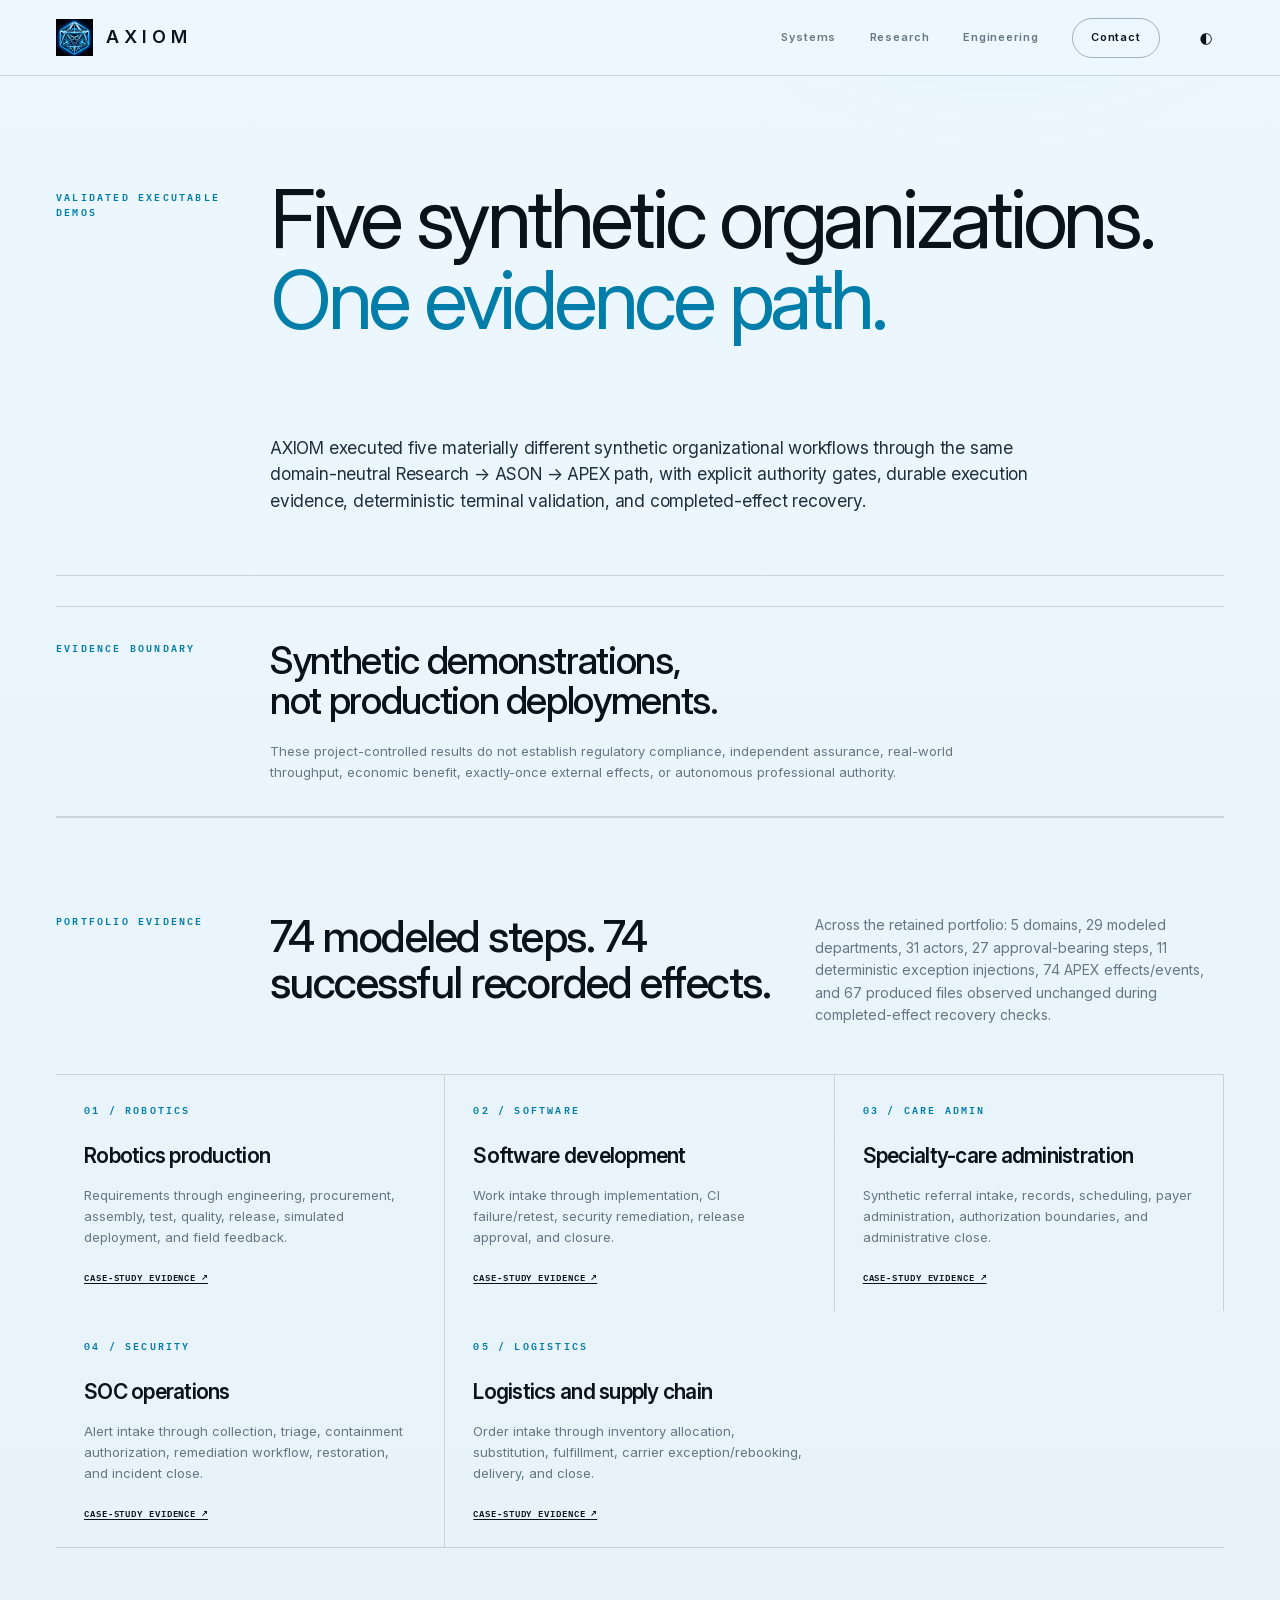
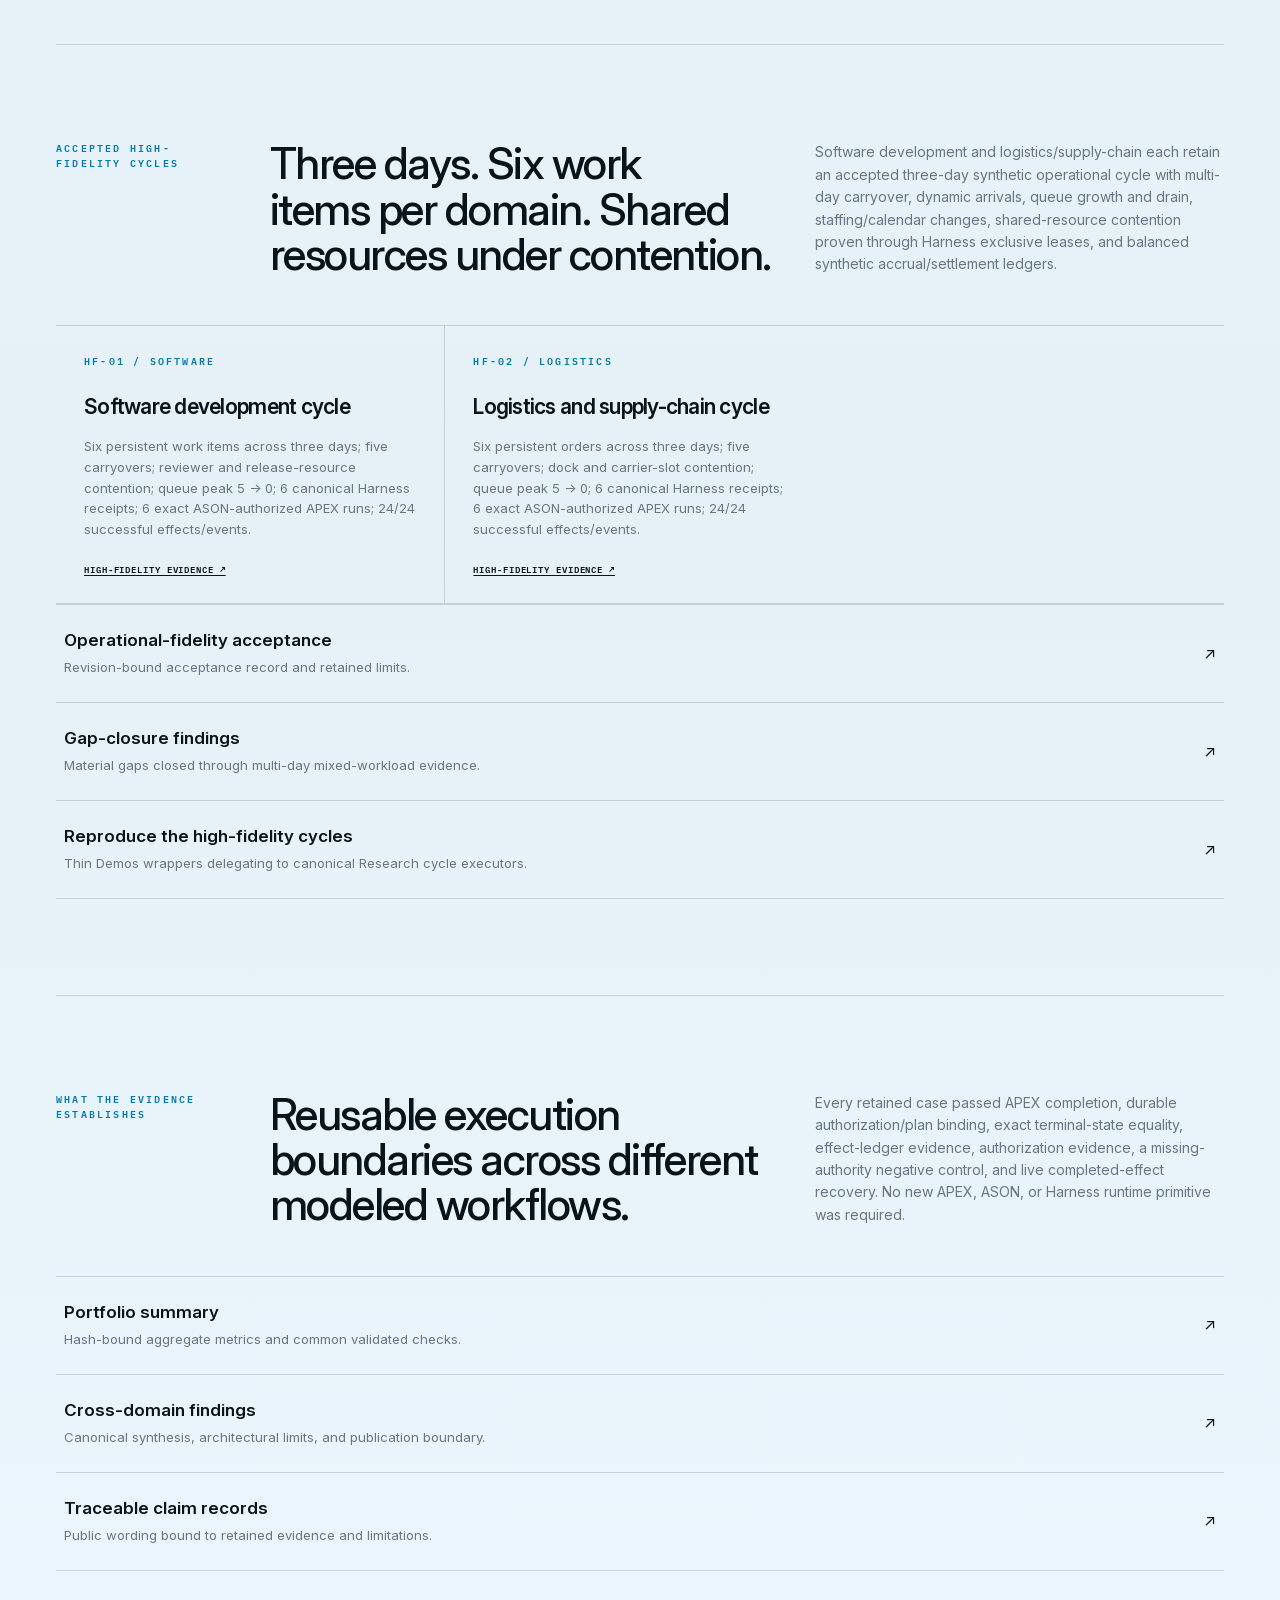
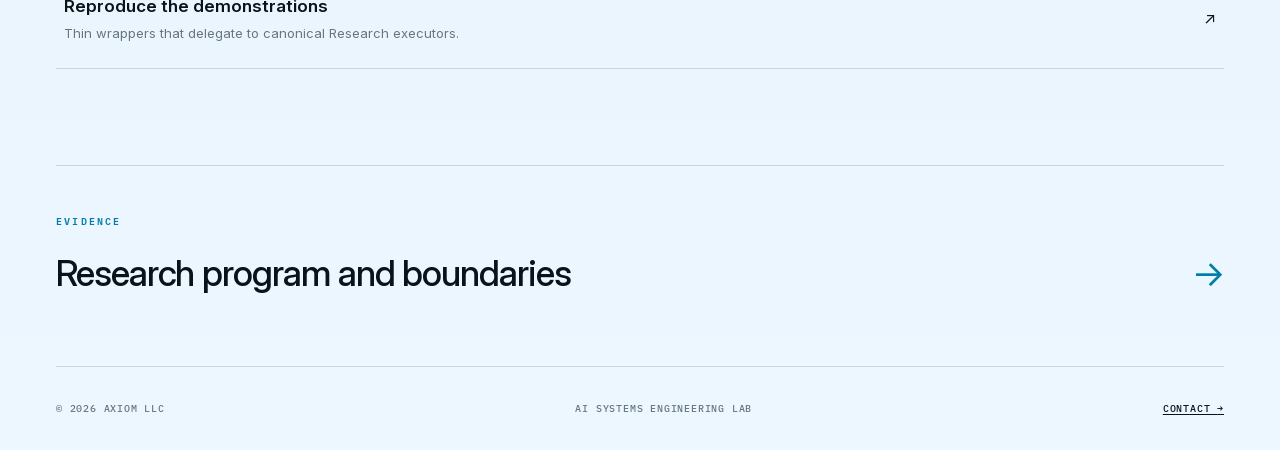
==== case-studies/index.html @ 838a7080 "Implement approved AXIOM Direction C design" ====
<!doctype html>
<html lang="en">
<head>
  <meta charset="utf-8"><meta name="viewport" content="width=device-width, initial-scale=1"><meta name="color-scheme" content="light dark"><meta name="theme-color" content="#edf7ff">
  <title>Organizational Simulation Case Studies — AXIOM LLC</title><meta name="description" content="Evidence-traceable AXIOM case studies from five validated synthetic organizational simulations.">
  <link rel="icon" type="image/svg+xml" href="../favicon.svg"><link rel="icon" type="image/png" sizes="32x32" href="../assets/brand/axiom-mark-32.png"><link rel="apple-touch-icon" sizes="180x180" href="../assets/brand/axiom-mark-180.png"><link rel="manifest" href="../site.webmanifest"><script>(()=>{try{const m=localStorage.getItem("axiom-theme");if(m==="light"||m==="dark")document.documentElement.dataset.theme=m;}catch(_){}})();</script><link rel="stylesheet" href="../styles.css">
</head>
<body>
  <a class="skip-link" href="#main">Skip to content</a>
  <header class="site-header wrap"><a class="brand" href="../" aria-label="AXIOM LLC home"><img src="../assets/brand/axiom-mark-64.png" width="37" height="37" srcset="../assets/brand/axiom-mark-64.png 1x, ../assets/brand/axiom-mark-128.png 2x" alt=""><span>AXIOM</span></a><button class="nav-toggle" type="button" data-nav-toggle aria-expanded="false" aria-label="Toggle navigation"><span aria-hidden="true"></span><span aria-hidden="true"></span><span aria-hidden="true"></span></button><nav aria-label="Main navigation"><a href="../systems/">Systems</a><a href="../research/">Research</a><a href="../engineering/">Engineering</a><a href="../contact/">Contact</a></nav><button class="theme-toggle" type="button" data-theme-toggle aria-label="Theme: system"><span data-theme-label aria-hidden="true">◐</span><span class="sr-only">Change theme</span></button></header>
  <main id="main">
    <header class="page-hero wrap"><p class="eyebrow">Validated executable demos</p><h1>Five synthetic organizations.<br><span class="hero-accent">One evidence path.</span></h1><p class="lede">AXIOM executed five materially different synthetic organizational workflows through the same domain-neutral Research → ASON → APEX path, with explicit authority gates, durable execution evidence, deterministic terminal validation, and completed-effect recovery.</p></header>
    <aside class="evidence-boundary wrap" aria-labelledby="boundary-title"><p class="eyebrow">Evidence boundary</p><div><h2 id="boundary-title">Synthetic demonstrations, not production deployments.</h2><p>These project-controlled results do not establish regulatory compliance, independent assurance, real-world throughput, economic benefit, exactly-once external effects, or autonomous professional authority.</p></div></aside>
    <section class="section wrap" aria-labelledby="portfolio-title">
      <div class="section-intro"><p class="eyebrow">Portfolio evidence</p><h2 id="portfolio-title">74 modeled steps. 74 successful recorded effects.</h2><p>Across the retained portfolio: 5 domains, 29 modeled departments, 31 actors, 27 approval-bearing steps, 11 deterministic exception injections, 74 APEX effects/events, and 67 produced files observed unchanged during completed-effect recovery checks.</p></div>
      <div class="agenda">
        <article><span class="index">01 / Robotics</span><h3>Robotics production</h3><p>Requirements through engineering, procurement, assembly, test, quality, release, simulated deployment, and field feedback.</p><a href="https://github.com/axiom-llc/axiom-research/blob/main/simulations/case-studies/robotics-production.md">Case-study evidence ↗</a></article>
        <article><span class="index">02 / Software</span><h3>Software development</h3><p>Work intake through implementation, CI failure/retest, security remediation, release approval, and closure.</p><a href="https://github.com/axiom-llc/axiom-research/blob/main/simulations/case-studies/software-development.md">Case-study evidence ↗</a></article>
        <article><span class="index">03 / Care admin</span><h3>Specialty-care administration</h3><p>Synthetic referral intake, records, scheduling, payer administration, authorization boundaries, and administrative close.</p><a href="https://github.com/axiom-llc/axiom-research/blob/main/simulations/case-studies/specialty-care-administration.md">Case-study evidence ↗</a></article>
        <article><span class="index">04 / Security</span><h3>SOC operations</h3><p>Alert intake through collection, triage, containment authorization, remediation workflow, restoration, and incident close.</p><a href="https://github.com/axiom-llc/axiom-research/blob/main/simulations/case-studies/soc-operations.md">Case-study evidence ↗</a></article>
        <article><span class="index">05 / Logistics</span><h3>Logistics and supply chain</h3><p>Order intake through inventory allocation, substitution, fulfillment, carrier exception/rebooking, delivery, and close.</p><a href="https://github.com/axiom-llc/axiom-research/blob/main/simulations/case-studies/logistics-supply-chain.md">Case-study evidence ↗</a></article>
      </div>
    </section>
    <section class="section wrap" aria-labelledby="high-fidelity-title">
      <div class="section-intro"><p class="eyebrow">Accepted high-fidelity cycles</p><h2 id="high-fidelity-title">Three days. Six work items per domain. Shared resources under contention.</h2><p>Software development and logistics/supply-chain each retain an accepted three-day synthetic operational cycle with multi-day carryover, dynamic arrivals, queue growth and drain, staffing/calendar changes, shared-resource contention proven through Harness exclusive leases, and balanced synthetic accrual/settlement ledgers.</p></div>
      <div class="agenda">
        <article><span class="index">HF-01 / Software</span><h3>Software development cycle</h3><p>Six persistent work items across three days; five carryovers; reviewer and release-resource contention; queue peak 5 → 0; 6 canonical Harness receipts; 6 exact ASON-authorized APEX runs; 24/24 successful effects/events.</p><a href="https://github.com/axiom-llc/axiom-research/blob/main/simulations/case-studies/software-development.md">High-fidelity evidence ↗</a></article>
        <article><span class="index">HF-02 / Logistics</span><h3>Logistics and supply-chain cycle</h3><p>Six persistent orders across three days; five carryovers; dock and carrier-slot contention; queue peak 5 → 0; 6 canonical Harness receipts; 6 exact ASON-authorized APEX runs; 24/24 successful effects/events.</p><a href="https://github.com/axiom-llc/axiom-research/blob/main/simulations/case-studies/logistics-supply-chain.md">High-fidelity evidence ↗</a></article>
      </div>
      <div class="artifact-list">
        <a href="https://github.com/axiom-llc/axiom-research/blob/main/simulations/operational-fidelity/portfolio-acceptance.json"><span><strong>Operational-fidelity acceptance</strong><small>Revision-bound acceptance record and retained limits.</small></span><b aria-hidden="true">↗</b></a>
        <a href="https://github.com/axiom-llc/axiom-research/blob/main/simulations/operational-fidelity/gap-closure-findings.md"><span><strong>Gap-closure findings</strong><small>Material gaps closed through multi-day mixed-workload evidence.</small></span><b aria-hidden="true">↗</b></a>
        <a href="https://github.com/axiom-llc/axiom-demos/tree/main/organizational-simulations/high-fidelity"><span><strong>Reproduce the high-fidelity cycles</strong><small>Thin Demos wrappers delegating to canonical Research cycle executors.</small></span><b aria-hidden="true">↗</b></a>
      </div>
    </section>
    <section class="section wrap" aria-labelledby="establish-title">
      <div class="section-intro"><p class="eyebrow">What the evidence establishes</p><h2 id="establish-title">Reusable execution boundaries across different modeled workflows.</h2><p>Every retained case passed APEX completion, durable authorization/plan binding, exact terminal-state equality, effect-ledger evidence, authorization evidence, a missing-authority negative control, and live completed-effect recovery. No new APEX, ASON, or Harness runtime primitive was required.</p></div>
      <div class="artifact-list">
        <a href="https://github.com/axiom-llc/axiom-research/blob/main/simulations/portfolio-summary.json"><span><strong>Portfolio summary</strong><small>Hash-bound aggregate metrics and common validated checks.</small></span><b aria-hidden="true">↗</b></a>
        <a href="https://github.com/axiom-llc/axiom-research/blob/main/simulations/cross-domain-findings.md"><span><strong>Cross-domain findings</strong><small>Canonical synthesis, architectural limits, and publication boundary.</small></span><b aria-hidden="true">↗</b></a>
        <a href="https://github.com/axiom-llc/axiom-research/tree/main/simulations/claims"><span><strong>Traceable claim records</strong><small>Public wording bound to retained evidence and limitations.</small></span><b aria-hidden="true">↗</b></a>
        <a href="https://github.com/axiom-llc/axiom-demos/tree/main/organizational-simulations"><span><strong>Reproduce the demonstrations</strong><small>Thin wrappers that delegate to canonical Research executors.</small></span><b aria-hidden="true">↗</b></a>
      </div>
    </section>
    <section class="next-page wrap"><p class="eyebrow">Evidence</p><a href="../research/"><span>Research program and boundaries</span><b aria-hidden="true">→</b></a></section>
  </main>
  <footer class="site-footer wrap"><p>© 2026 AXIOM LLC</p><p>AI systems engineering lab</p><a href="../contact/">Contact <span aria-hidden="true">→</span></a></footer>
  <script src="../theme.js" defer></script>
</body>
</html>
---- styles.css ----
@font-face {
  font-family: "Inter";
  src: url("assets/fonts/InterVariable.woff2") format("woff2");
  font-style: normal;
  font-weight: 100 900;
  font-display: swap;
}
@font-face {
  font-family: "IBM Plex Mono";
  src: url("assets/fonts/IBMPlexMonoVariable.woff2") format("woff2");
  font-style: normal;
  font-weight: 100 700;
  font-display: swap;
}

:root {
  color-scheme: light dark;
  --bg: #edf7ff;
  --bg-2: #e5f0f7;
  --surface: rgba(255,255,255,.52);
  --surface-solid: #f8fbfd;
  --surface-raised: rgba(255,255,255,.82);
  --text: #20303b;
  --text-strong: #08131a;
  --muted: #667782;
  --accent: #009fd4;
  --accent-strong: #007da8;
  --accent-soft: #c4efff;
  --line: rgba(20,48,64,.16);
  --line-strong: rgba(20,48,64,.34);
  --focus: #007da8;
  --header: rgba(237,247,255,.96);
  --mono-filter: none;
  --sans: "Inter", ui-sans-serif, system-ui, -apple-system, BlinkMacSystemFont, "Segoe UI", Arial, sans-serif;
  --mono: "IBM Plex Mono", ui-monospace, "SFMono-Regular", Consolas, monospace;
  --max: 1420px;
  --edge: 56px;
  background: var(--bg);
  color: var(--text);
  font-family: var(--sans);
  font-synthesis: none;
}

:root[data-theme="dark"] {
  color-scheme: dark;
  --bg: #03090e;
  --bg-2: #07121a;
  --surface: rgba(255,255,255,.018);
  --surface-solid: #071017;
  --surface-raised: rgba(255,255,255,.035);
  --text: #c8d2d8;
  --text-strong: #f5f7f8;
  --muted: #7f8d95;
  --accent: #4ad9ff;
  --accent-strong: #81e6ff;
  --accent-soft: #123b49;
  --line: rgba(152,198,218,.16);
  --line-strong: rgba(168,215,235,.34);
  --focus: #7ce5ff;
  --header: rgba(3,9,14,.96);
  --mono-filter: invert(1);
}

@media (prefers-color-scheme: dark) {
  :root:not([data-theme]) {
    color-scheme: dark;
    --bg: #03090e;
    --bg-2: #07121a;
    --surface: rgba(255,255,255,.018);
    --surface-solid: #071017;
    --surface-raised: rgba(255,255,255,.035);
    --text: #c8d2d8;
    --text-strong: #f5f7f8;
    --muted: #7f8d95;
    --accent: #4ad9ff;
    --accent-strong: #81e6ff;
    --accent-soft: #123b49;
    --line: rgba(152,198,218,.16);
    --line-strong: rgba(168,215,235,.34);
    --focus: #7ce5ff;
    --header: rgba(3,9,14,.96);
    --mono-filter: invert(1);
  }
}

* { box-sizing: border-box; }
html { min-height: 100%; background: var(--bg); scroll-behavior: smooth; }
body {
  min-height: 100vh;
  margin: 0;
  color: var(--text);
  background:
    radial-gradient(circle at 78% -8%, color-mix(in srgb, var(--accent) 7%, transparent), transparent 28rem),
    linear-gradient(180deg, var(--bg), var(--bg-2) 58%, var(--bg));
  font: 400 16px/1.6 var(--sans);
  text-rendering: optimizeLegibility;
}
body::before {
  content: "";
  position: fixed;
  inset: 0;
  z-index: -1;
  pointer-events: none;
  background:
    linear-gradient(90deg, transparent 0 calc(50% - .5px), var(--line) 50%, transparent calc(50% + .5px)),
    linear-gradient(0deg, transparent 0 calc(50% - .5px), color-mix(in srgb, var(--line) 45%, transparent) 50%, transparent calc(50% + .5px));
  opacity: .12;
}
a { color: inherit; text-underline-offset: .24em; text-decoration-thickness: 1px; }
a:hover { color: var(--text-strong); }
a:focus-visible, button:focus-visible { outline: 2px solid var(--focus); outline-offset: 5px; }
button { font: inherit; }
p, h1, h2, h3 { margin: 0; }
h1, h2, h3 { color: var(--text-strong); font-weight: 600; letter-spacing: -.035em; line-height: 1.04; text-wrap: balance; }
p { text-wrap: pretty; }
img { display: block; max-width: 100%; }
.wrap { width: min(var(--max), calc(100% - (var(--edge) * 2))); margin-inline: auto; }
.sr-only { position: absolute; width: 1px; height: 1px; padding: 0; margin: -1px; overflow: hidden; clip: rect(0,0,0,0); white-space: nowrap; border: 0; }
.skip-link { position: fixed; left: 18px; top: 12px; z-index: 100; padding: 9px 14px; color: #031017; background: #9beaff; transform: translateY(-160%); }
.skip-link:focus { transform: none; }
.eyebrow, .index {
  color: var(--accent-strong);
  font: 600 10px/1.5 var(--mono);
  letter-spacing: .22em;
  text-transform: uppercase;
}
.lede { color: var(--text); font-size: clamp(17px, 1.35vw, 21px); line-height: 1.55; letter-spacing: -.012em; }

.site-header {
  position: sticky;
  top: 0;
  z-index: 50;
  min-height: 76px;
  display: flex;
  align-items: center;
  gap: 28px;
  border-bottom: 1px solid var(--line);
  background: var(--header);
}
.site-header.wrap { width: 100%; padding-inline: max(var(--edge), calc((100vw - var(--max))/2)); }
.brand {
  display: inline-flex;
  align-items: center;
  gap: 13px;
  margin-right: auto;
  color: var(--text-strong);
  font-size: 18px;
  font-weight: 600;
  letter-spacing: .28em;
  text-decoration: none;
  white-space: nowrap;
}
.brand img { width: 37px; height: 37px; object-fit: contain; image-rendering: auto; }
.brand small { display: none; }
.site-header nav { display: flex; align-items: center; gap: clamp(18px, 2.6vw, 40px); }
.site-header nav a {
  position: relative;
  padding-block: 13px;
  color: var(--muted);
  font: 600 11px/1.2 var(--sans);
  letter-spacing: .08em;
  text-decoration: none;
}
.site-header nav a:hover, .site-header nav a[aria-current="page"] { color: var(--text-strong); }
.site-header nav a[aria-current="page"]::after {
  content: "";
  position: absolute;
  right: 0;
  bottom: 7px;
  left: 0;
  height: 1px;
  background: var(--accent);
}
.site-header nav a:last-child {
  min-height: 40px;
  display: inline-flex;
  align-items: center;
  padding: 0 18px;
  border: 1px solid var(--line-strong);
  border-radius: 999px;
  color: var(--text-strong);
}
.site-header nav a:last-child::after { display: none; }
.theme-toggle, .nav-toggle {
  color: var(--text-strong);
  background: transparent;
  border: 0;
  cursor: pointer;
}
.theme-toggle { width: 36px; height: 36px; flex: 0 0 36px; font-size: 15px; }
.nav-toggle { display: none; width: 38px; height: 38px; padding: 8px; }
.nav-toggle span { display: block; width: 100%; height: 1px; margin: 5px 0; background: var(--text-strong); }

.home-hero {
  position: relative;
  min-height: min(820px, calc(100vh - 76px));
  padding-block: clamp(86px, 9vw, 138px) 42px;
  display: grid;
  grid-template-columns: minmax(0, .86fr) minmax(520px, 1.14fr);
  grid-template-areas:
    "copy visual"
    "index index";
  gap: 24px 50px;
  align-content: start;
  overflow: clip;
}
.hero-copy { grid-area: copy; z-index: 2; align-self: start; }
.home-hero h1 {
  max-width: 720px;
  margin-top: 24px;
  font-size: clamp(64px, 6.2vw, 104px);
  font-weight: 400;
  letter-spacing: -.055em;
  line-height: .98;
}
.hero-accent { color: var(--accent-strong); }
.hero-bottom { z-index: 2; display: grid; gap: 28px; margin-top: 34px; }
.hero-bottom .lede { max-width: 570px; }
.actions { display: flex; align-items: center; gap: 28px; flex-wrap: wrap; }
.button {
  min-height: 48px;
  display: inline-flex;
  align-items: center;
  justify-content: space-between;
  gap: 28px;
  padding: 11px 20px;
  border: 1px solid var(--text-strong);
  border-radius: 999px;
  color: var(--bg);
  background: var(--text-strong);
  font: 600 10px/1 var(--mono);
  letter-spacing: .14em;
  text-transform: uppercase;
  text-decoration: none;
  transition: transform .16s ease, background-color .16s ease, color .16s ease;
}
.button:hover { color: var(--bg); transform: translateY(-1px); }
.quiet-link, .section-link {
  color: var(--text-strong);
  font: 600 10px/1.4 var(--mono);
  letter-spacing: .13em;
  text-transform: uppercase;
}
.quiet-link { padding-bottom: 6px; border-bottom: 1px solid var(--line-strong); text-decoration: none; }
.hero-geometry {
  grid-area: visual;
  position: relative;
  align-self: stretch;
  min-height: 530px;
  margin: -54px -11vw -36px -10%;
  display: grid;
  place-items: center;
  pointer-events: none;
}
.hero-geometry::before {
  content: "";
  position: absolute;
  width: min(680px, 65vw);
  aspect-ratio: 1;
  border: 1px solid var(--line);
  transform: rotate(45deg) scale(.66);
  opacity: .35;
}
.hero-geometry img {
  width: min(900px, 74vw);
  max-width: none;
  opacity: .98;
  filter: saturate(.82) contrast(1.02);
}
:root[data-theme="light"] .hero-geometry img { opacity: .78; mix-blend-mode: multiply; }\n@media (prefers-color-scheme: light) { :root:not([data-theme]) .hero-geometry img { opacity: .78; mix-blend-mode: multiply; } }
.hero-index {
  grid-area: index;
  z-index: 3;
  display: grid;
  grid-template-columns: repeat(4, 1fr);
  border-top: 1px solid var(--line);
}
.hero-index span {
  min-height: 62px;
  display: grid;
  align-content: center;
  gap: 4px;
  padding: 12px 18px;
  border-right: 1px solid var(--line);
  color: var(--muted);
  font: 500 9px/1.4 var(--mono);
  letter-spacing: .16em;
  text-transform: uppercase;
}
.hero-index span:last-child { border-right: 0; }
.hero-index b { color: var(--accent-strong); font-weight: 600; }

.section { padding-block: clamp(72px, 7.5vw, 112px); border-top: 1px solid var(--line); }
.section-intro {
  display: grid;
  grid-template-columns: 180px minmax(280px, 1fr) minmax(260px, .8fr);
  align-items: start;
  gap: 34px;
  margin-bottom: 48px;
}
.section-intro h2 { max-width: 720px; font-size: clamp(34px, 3.4vw, 50px); font-weight: 500; }
.section-intro > p:last-child { max-width: 480px; color: var(--muted); font-size: 14px; }
.section-intro.compact { grid-template-columns: 180px 1fr; }
.section-link {
  display: inline-flex;
  gap: 18px;
  margin-top: 30px;
  padding-bottom: 4px;
  border-bottom: 1px solid var(--line-strong);
  text-decoration: none;
}

.core-grid, .agenda, .principles {
  display: grid;
  grid-template-columns: repeat(3, 1fr);
  border-top: 1px solid var(--line);
  border-bottom: 1px solid var(--line);
}
.core-grid article, .agenda article, .principles article, .stack-group {
  min-height: 236px;
  padding: 28px;
  border-right: 1px solid var(--line);
  background: transparent;
}
.core-grid article:last-child, .agenda article:last-child, .stack-group:nth-child(3n) { border-right: 0; }
.core-grid article { position: relative; display: flex; flex-direction: column; }
.core-grid h3 { margin-block: 38px 18px; font-size: clamp(40px, 4vw, 58px); font-weight: 500; letter-spacing: -.045em; }
.core-grid article > p:last-child { margin-top: auto; max-width: 36ch; color: var(--muted); font-size: 13px; }
.system-glyph {
  position: absolute;
  top: 28px;
  right: 28px;
  width: 82px;
  aspect-ratio: 1;
  opacity: .58;
}
.system-glyph::before, .system-glyph::after {
  content: "";
  position: absolute;
  inset: 15px;
  border: 1px solid var(--line-strong);
  transform: rotate(30deg) skewY(-8deg);
}
.system-glyph::after { inset: 27px; transform: rotate(30deg) skewY(-8deg); border-color: var(--accent); }
.glyph-runtime::before { transform: rotate(45deg); }
.glyph-runtime::after { transform: rotate(45deg) scale(.65); }
.glyph-context::before { border-radius: 50%; transform: none; }
.glyph-context::after { border-radius: 50%; transform: scale(.58); }

.evidence-list, .artifact-list { display: grid; gap: 0; border-top: 1px solid var(--line); }
.evidence-list > a, .artifact-list > a {
  min-height: 98px;
  display: grid;
  grid-template-columns: 1fr 1.15fr auto;
  align-items: center;
  gap: 30px;
  padding: 22px 8px;
  border-bottom: 1px solid var(--line);
  text-decoration: none;
}
.evidence-list > a:hover, .artifact-list > a:hover { background: var(--surface); }
.evidence-list strong, .artifact-list strong { display: block; color: var(--text-strong); font-weight: 600; font-size: 17px; }
.evidence-list small { display: block; margin-top: 5px; color: var(--accent-strong); font: 600 9px var(--mono); letter-spacing: .14em; text-transform: uppercase; }
.evidence-list > a > span:nth-child(2), .artifact-list small { color: var(--muted); font-size: 13px; }
.evidence-list b, .artifact-list b { color: var(--text-strong); font-weight: 400; }

.evidence-panels { display: grid; grid-template-columns: repeat(3, 1fr); border-top: 1px solid var(--line); border-bottom: 1px solid var(--line); }
.evidence-panel { padding: 22px; border-right: 1px solid var(--line); text-decoration: none; }
.evidence-panel:last-child { border-right: 0; }
.evidence-panel h3 { margin-top: 18px; font-size: 24px; font-weight: 500; }
.evidence-panel p { margin-top: 9px; color: var(--muted); font-size: 13px; }
.evidence-visual { position: relative; display: block; aspect-ratio: 16/7; overflow: hidden; border: 1px solid var(--line); background: #071017; }
.evidence-visual::before, .evidence-visual::after { content: ""; position: absolute; inset: 0; }
.visual-systems::before { background: radial-gradient(circle at 75% 72%, rgba(117,222,255,.45), transparent 16%), linear-gradient(155deg, transparent 0 54%, rgba(175,224,242,.22) 54.3% 54.7%, transparent 55%), linear-gradient(25deg, #071017, #132531 62%, #030608); }
.visual-research::before { background: repeating-radial-gradient(ellipse at 50% 80%, transparent 0 8px, rgba(121,214,243,.18) 9px 10px, transparent 11px 18px), linear-gradient(#071017,#0b1921); transform: scale(1.25); }
.visual-engineering::before { background: linear-gradient(90deg, rgba(255,255,255,.04) 0 1px, transparent 1px 18%), linear-gradient(0deg, rgba(255,255,255,.04) 0 1px, transparent 1px 28%), linear-gradient(125deg,#05090d,#12212a 58%,#030607); background-size: 18% 100%,100% 28%,100% 100%; }
.evidence-visual::after { border-left: 1px solid rgba(113,220,255,.34); border-bottom: 1px solid rgba(113,220,255,.18); transform: skewX(-34deg) scale(.7); }

.ecosystem-grid {
  display: grid;
  grid-template-columns: repeat(5, minmax(0, 1fr));
  border-top: 1px solid var(--line);
  border-bottom: 1px solid var(--line);
}
.ecosystem-card {
  min-height: 150px;
  display: grid;
  align-content: center;
  gap: 12px;
  padding: 24px;
  border-right: 1px solid var(--line);
}
.ecosystem-card:last-child { border-right: 0; }
.ecosystem-logo { min-height: 58px; display: flex; align-items: center; background: transparent; }
.ecosystem-logo img { width: auto; max-width: 116px; max-height: 40px; object-fit: contain; }
:root[data-theme="dark"] .ecosystem-logo img { filter: saturate(.72) brightness(1.5) grayscale(.18); }
@media (prefers-color-scheme: dark) { :root:not([data-theme]) .ecosystem-logo img { filter: saturate(.72) brightness(1.5) grayscale(.18); } }
.ecosystem-card h3 { font-size: 16px; font-weight: 600; letter-spacing: -.015em; }
.ecosystem-card div > p:last-child { color: var(--muted); font-size: 12px; }
.ecosystem-attribution, .trademark-note { max-width: 850px; margin-top: 18px; color: var(--muted); font-size: 11px; }

.principle {
  padding-block: clamp(82px, 9vw, 132px);
  display: grid;
  grid-template-columns: 180px 1.15fr .85fr;
  gap: 34px;
  border-top: 1px solid var(--line);
}
.principle h2 { max-width: 760px; font-size: clamp(46px, 4.8vw, 72px); font-weight: 400; }
.principle > p:nth-of-type(2) { align-self: end; max-width: 430px; color: var(--muted); font-size: 14px; }
.principle .section-link { grid-column: 2; margin-top: 0; justify-self: start; }

.home-contact {
  position: relative;
  margin-block: 0;
  padding-block: clamp(64px, 7vw, 100px);
  display: grid;
  grid-template-columns: 1.1fr .9fr;
  gap: 70px;
  border-top: 1px solid var(--line);
  overflow: clip;
}
.home-contact::after {
  content: "";
  position: absolute;
  right: 0;
  bottom: 12%;
  width: 28%;
  aspect-ratio: 2.2;
  border-top: 1px solid var(--line-strong);
  border-right: 1px solid var(--line);
  transform: skewX(-32deg);
  opacity: .5;
  pointer-events: none;
}
.home-contact h2 { margin-top: 18px; max-width: 760px; font-size: clamp(44px, 5vw, 76px); font-weight: 400; }
.home-contact > div:last-child { align-self: end; z-index: 1; }
.home-contact > div:last-child p { max-width: 470px; color: var(--muted); }
.home-contact .button { margin-top: 26px; }

.page-hero {
  min-height: 500px;
  padding-block: clamp(76px, 8vw, 118px) 60px;
  display: grid;
  grid-template-columns: 180px 1fr;
  grid-template-rows: auto 1fr;
  gap: 24px 34px;
  border-bottom: 1px solid var(--line);
}
.page-hero .eyebrow { padding-top: 12px; }
.page-hero h1 { margin: 0; max-width: 1050px; font-size: clamp(54px, 6.4vw, 92px); font-weight: 400; letter-spacing: -.052em; line-height: .99; }
.page-hero .lede { grid-column: 2; max-width: 760px; margin-top: 28px; align-self: end; }

.architecture { padding-top: 54px; }
.architecture-flow { margin: 0; padding: 0; list-style: none; display: grid; border-top: 1px solid var(--line); }
.architecture-flow > li {
  display: grid;
  grid-template-columns: 150px .8fr 1.2fr;
  gap: 30px;
  padding: 32px 8px;
  border-bottom: 1px solid var(--line);
}
.arch-meta { display: flex; flex-direction: column; gap: 10px; color: var(--muted); font: 600 9px/1.45 var(--mono); letter-spacing: .14em; text-transform: uppercase; }
.arch-meta span:first-child { color: var(--accent-strong); }
.arch-name h3 { font-size: clamp(34px, 3.6vw, 50px); font-weight: 500; }
.arch-name p { margin-top: 8px; color: var(--muted); font-size: 13px; }
.arch-copy p { max-width: 560px; color: var(--text); font-size: 14px; }
.arch-copy a { display: inline-block; margin-top: 20px; color: var(--text-strong); font: 600 10px var(--mono); letter-spacing: .12em; text-transform: uppercase; }
.relationship-note { margin: 24px 0 0 150px; padding: 28px 0 28px 30px; display: grid; grid-template-columns: .7fr 1.3fr; gap: 30px; border-left: 1px solid var(--accent); }
.relationship-note p { max-width: 620px; color: var(--muted); font-size: 13px; }

.system-rows { display: grid; border-top: 1px solid var(--line); }
.system-rows article {
  min-height: 126px;
  display: grid;
  grid-template-columns: .8fr 1.25fr auto;
  align-items: center;
  gap: 36px;
  padding: 24px 8px;
  border-bottom: 1px solid var(--line);
}
.system-rows h3 { margin-top: 7px; font-size: 26px; font-weight: 500; }
.system-rows article > p { max-width: 540px; color: var(--muted); font-size: 13px; }
.system-rows a { color: var(--text-strong); font: 600 10px var(--mono); letter-spacing: .11em; text-transform: uppercase; }

.evidence-boundary {
  margin-top: 30px;
  padding: 34px 0;
  display: grid;
  grid-template-columns: 180px 1fr;
  gap: 34px;
  border-top: 1px solid var(--line);
  border-bottom: 1px solid var(--line);
}
.evidence-boundary h2 { max-width: 850px; font-size: clamp(28px, 3vw, 42px); font-weight: 500; }
.evidence-boundary div p { max-width: 720px; margin-top: 20px; color: var(--muted); font-size: 13px; }

.agenda { grid-template-columns: repeat(3, 1fr); }
.agenda article { display: flex; flex-direction: column; }
.agenda h3, .principles h3 { margin-block: 26px 16px; font-size: 21px; line-height: 1.18; }
.agenda p, .principles p { color: var(--muted); font-size: 13px; }
.agenda a { margin-top: auto; padding-top: 24px; color: var(--text-strong); font: 600 9px var(--mono); letter-spacing: .1em; text-transform: uppercase; }
.artifact-list > a { grid-template-columns: 1fr auto; }

.principles { grid-template-columns: repeat(2, 1fr); }
.principles article { min-height: 215px; }
.principles article:nth-child(2n) { border-right: 0; }
.principles article:nth-child(n+3) { border-top: 1px solid var(--line); }

.validation-flow {
  margin: 0;
  padding: 0;
  list-style: none;
  display: grid;
  grid-template-columns: repeat(3, 1fr);
  border-top: 1px solid var(--line);
  border-bottom: 1px solid var(--line);
}
.validation-flow li { padding: 28px; border-right: 1px solid var(--line); }
.validation-flow li:last-child { border-right: 0; }
.validation-flow li > span { color: var(--accent-strong); font: 600 10px var(--mono); }
.validation-flow h3 { margin-block: 30px 14px; font-size: 20px; }
.validation-flow p { color: var(--muted); font-size: 13px; }

.stack { display: grid; grid-template-columns: repeat(3, minmax(0, 1fr)); border-top: 1px solid var(--line); border-bottom: 1px solid var(--line); }
.stack-group { min-width: 0; min-height: 0; }
.stack-group > h3 { margin-bottom: 14px; color: var(--accent-strong); font: 600 9px var(--mono); letter-spacing: .14em; text-transform: uppercase; }
.stack-group ul { margin: 0; padding: 0; list-style: none; }
.stack-group li { min-height: 56px; border-top: 1px solid var(--line); }
.technology { display: flex; align-items: center; gap: 14px; }
.technology img { width: 68px; height: 26px; object-fit: contain; object-position: left center; }
.technology.icon-only img { width: 25px; height: 25px; }
.technology.mono-mark img { filter: var(--mono-filter); }
.technology span, .text-technology { color: var(--text); font: 400 13px var(--sans); }
.text-technology { display: flex; align-items: center; }
.trademark-note { max-width: 850px; margin-top: 18px; color: var(--muted); font-size: 11px; }

.contact-page {
  min-height: calc(100vh - 150px);
  padding-block: clamp(76px, 8vw, 120px);
  display: grid;
  grid-template-columns: 1.05fr .95fr;
  gap: 64px 90px;
}
.contact-statement h1 { margin-block: 22px 34px; font-size: clamp(52px, 6.4vw, 88px); font-weight: 400; letter-spacing: -.052em; }
.contact-statement .lede { max-width: 650px; }
.contact-details { align-self: center; padding: 0; font-style: normal; border-top: 1px solid var(--line); }
.contact-details a {
  min-height: 88px;
  display: grid;
  grid-template-columns: 82px 1fr auto;
  align-items: center;
  gap: 18px;
  padding-inline: 0;
  border-bottom: 1px solid var(--line);
  text-decoration: none;
}
.contact-details span { color: var(--muted); font: 600 9px var(--mono); letter-spacing: .13em; text-transform: uppercase; }
.contact-details strong { font-size: clamp(16px, 1.55vw, 20px); font-weight: 500; overflow-wrap: anywhere; }
.contact-details b { color: var(--text-strong); font-weight: 400; }
.contact-note { grid-column: 2; max-width: 570px; color: var(--muted); font-size: 13px; }

.next-page { padding-block: 48px 64px; border-top: 1px solid var(--line); }
.next-page > a { margin-top: 16px; display: flex; justify-content: space-between; align-items: center; gap: 30px; color: var(--text-strong); font-size: clamp(26px, 2.8vw, 38px); font-weight: 500; letter-spacing: -.03em; text-decoration: none; }
.next-page b { color: var(--accent-strong); font-weight: 400; }

.site-footer {
  min-height: 84px;
  display: flex;
  justify-content: space-between;
  align-items: center;
  gap: 25px;
  border-top: 1px solid var(--line);
  color: var(--muted);
  font: 500 10px/1.4 var(--mono);
  letter-spacing: .08em;
  text-transform: uppercase;
}
.site-footer a { padding-block: 10px; color: var(--text-strong); }

@media (max-width: 1080px) {
  :root { --edge: 32px; }
  .home-hero { grid-template-columns: .95fr 1.05fr; }
  .hero-geometry { margin-right: -22vw; }
  .section-intro { grid-template-columns: 130px 1fr; }
  .section-intro > p:last-child { grid-column: 2; }
  .section-intro.compact { grid-template-columns: 130px 1fr; }
  .principle { grid-template-columns: 130px 1fr; }
  .principle > p:nth-of-type(2), .principle .section-link { grid-column: 2; }
  .page-hero { grid-template-columns: 130px 1fr; }
  .architecture-flow > li { grid-template-columns: 120px .75fr 1.25fr; }
  .relationship-note { margin-left: 120px; }
  .ecosystem-grid { grid-template-columns: repeat(3, 1fr); }
  .ecosystem-card:nth-child(3) { border-right: 0; }
  .ecosystem-card:nth-child(n+4) { border-top: 1px solid var(--line); }
}

@media (max-width: 760px) {
  :root { --edge: 18px; }
  body { font-size: 15px; }
  .site-header { min-height: 66px; flex-wrap: wrap; gap: 7px 12px; padding-block: 8px; }
  .brand { font-size: 16px; letter-spacing: .22em; }
  .brand img { width: 34px; height: 34px; }
  .theme-toggle { width: 34px; height: 34px; flex-basis: 34px; }
  .nav-toggle { display: block; }
  .site-header nav { display: none; order: 3; width: 100%; padding: 10px 0 2px; grid-template-columns: repeat(2, 1fr); gap: 0; border-top: 1px solid var(--line); }
  .site-header.nav-open nav { display: grid; }
  .site-header nav a, .site-header nav a:last-child { min-height: 44px; padding: 13px 0; border: 0; border-radius: 0; font-size: 10px; }
  .site-header nav a:nth-child(odd) { border-right: 1px solid var(--line); }
  .site-header nav a:nth-child(n+3) { border-top: 1px solid var(--line); }

  .home-hero {
    min-height: auto;
    padding-block: 64px 26px;
    grid-template-columns: 1fr;
    grid-template-areas: "copy" "visual" "index";
    gap: 22px;
  }
  .home-hero h1 { font-size: clamp(50px, 15vw, 72px); }
  .hero-bottom { gap: 22px; }
  .actions { align-items: flex-start; flex-direction: column; gap: 18px; }
  .hero-geometry { min-height: 330px; margin: -16px -38% -40px -25%; }
  .hero-geometry img { width: 175%; }
  .hero-index { grid-template-columns: repeat(2, 1fr); }
  .hero-index span:nth-child(2) { border-right: 0; }
  .hero-index span:nth-child(n+3) { border-top: 1px solid var(--line); }

  .section { padding-block: 64px; }
  .section-intro, .section-intro.compact { display: block; margin-bottom: 32px; }
  .section-intro h2 { margin-top: 13px; }
  .section-intro > p:last-child { margin-top: 18px; }
  .core-grid, .agenda, .principles, .validation-flow, .stack, .ecosystem-grid, .evidence-panels { grid-template-columns: 1fr; }
  .core-grid article, .agenda article, .principles article, .validation-flow li, .stack-group, .ecosystem-card, .evidence-panel { min-height: 0; border-right: 0; border-bottom: 1px solid var(--line); }
  .core-grid article:last-child, .agenda article:last-child, .principles article:last-child, .validation-flow li:last-child, .stack-group:last-child, .ecosystem-card:last-child, .evidence-panel:last-child { border-bottom: 0; }
  .system-glyph { width: 68px; }
  .evidence-list > a, .artifact-list > a { grid-template-columns: 1fr auto; gap: 9px 16px; }
  .evidence-list > a > span:nth-child(2) { grid-column: 1; }
  .ecosystem-card:nth-child(n) { border-top: 0; }
  .principle { display: block; padding-block: 70px; }
  .principle h2, .principle > p:nth-of-type(2), .principle .section-link { margin-top: 20px; }
  .home-contact { grid-template-columns: 1fr; gap: 28px; }
  .home-contact::after { width: 52%; }
  .page-hero { min-height: auto; display: block; padding-block: 58px; }
  .page-hero h1 { margin-top: 17px; font-size: clamp(46px, 14vw, 68px); }
  .page-hero .lede { margin-top: 26px; }
  .architecture-flow > li { grid-template-columns: 1fr; gap: 18px; }
  .relationship-note { margin-left: 0; grid-template-columns: 1fr; }
  .system-rows article { grid-template-columns: 1fr auto; gap: 13px; }
  .system-rows article > p { grid-column: 1 / -1; }
  .evidence-boundary { grid-template-columns: 1fr; }
  .contact-page { grid-template-columns: 1fr; gap: 32px; padding-block: 58px; }
  .contact-note { grid-column: 1; }
  .contact-details a { grid-template-columns: 70px 1fr auto; min-height: 82px; }
  .site-footer { padding-block: 22px; flex-wrap: wrap; }
}

@media (prefers-reduced-motion: reduce) {
  html { scroll-behavior: auto; }
  *, *::before, *::after { transition: none !important; animation: none !important; }
}
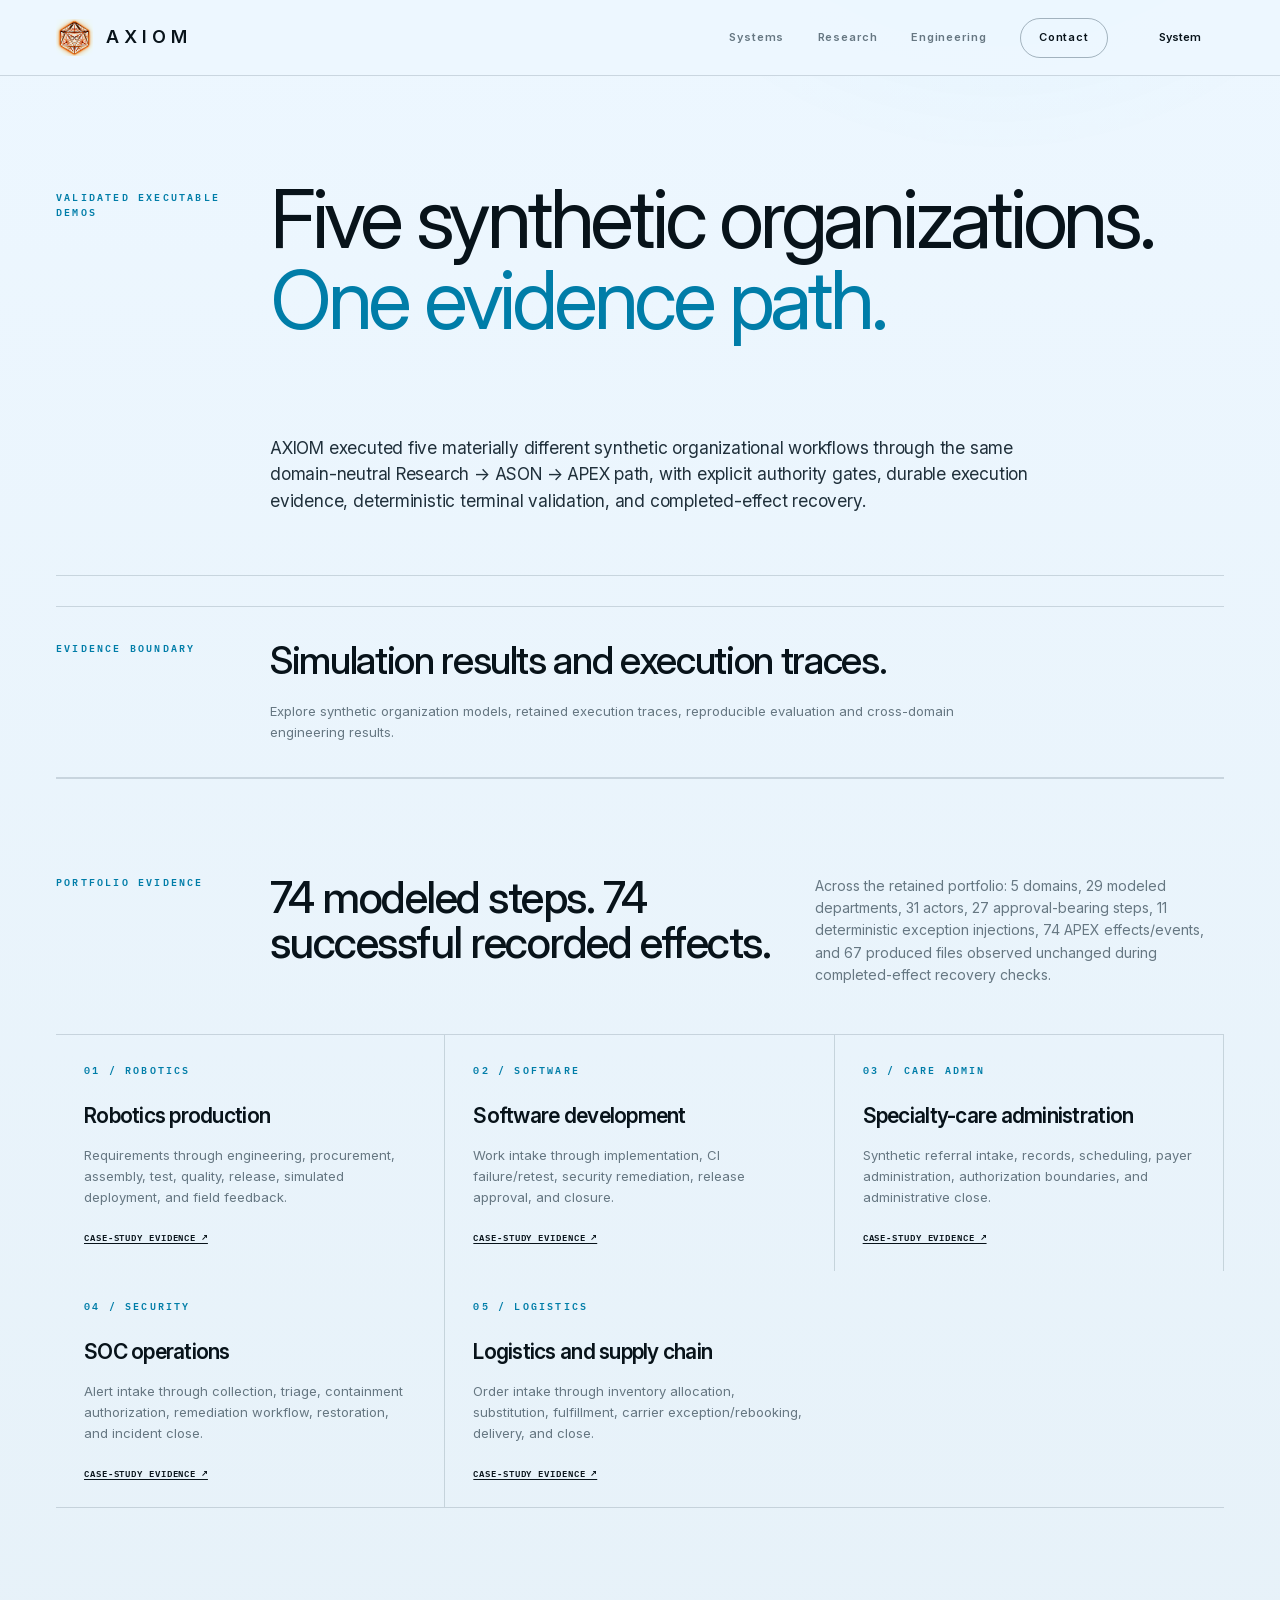
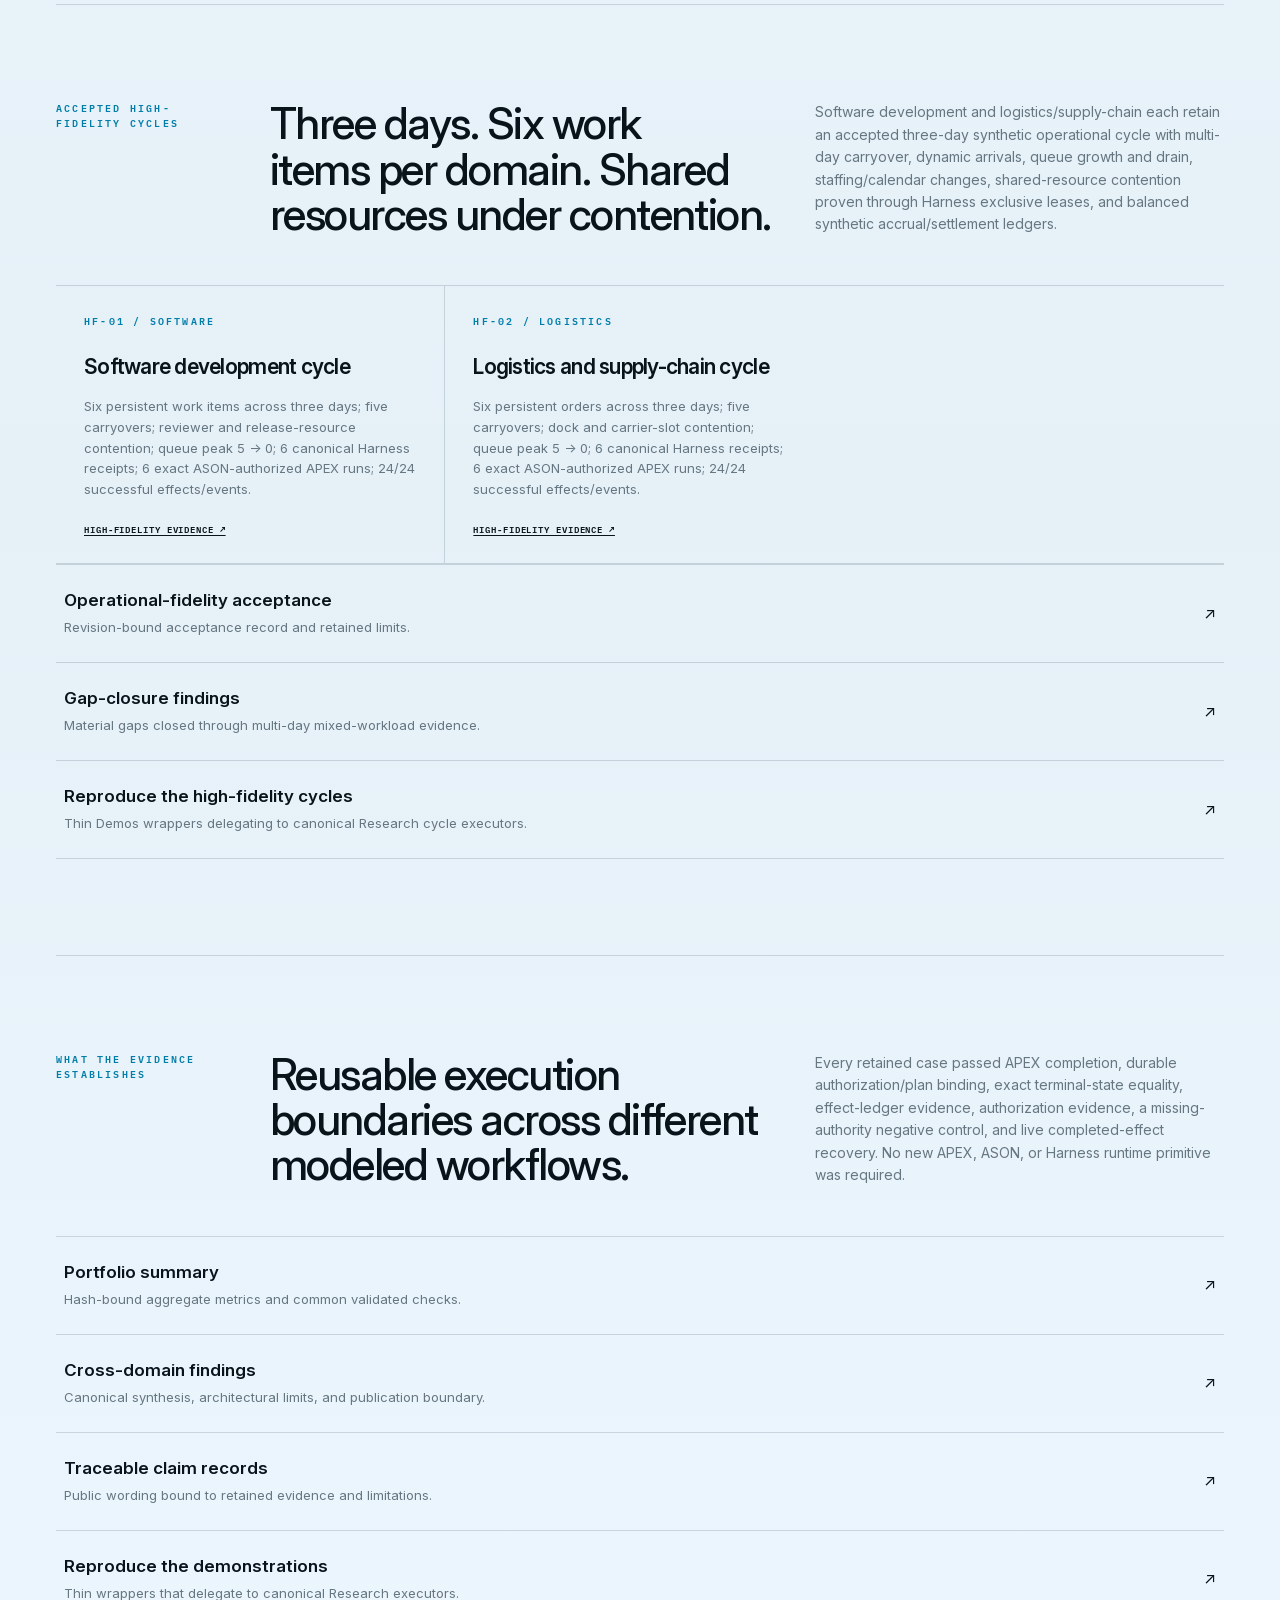
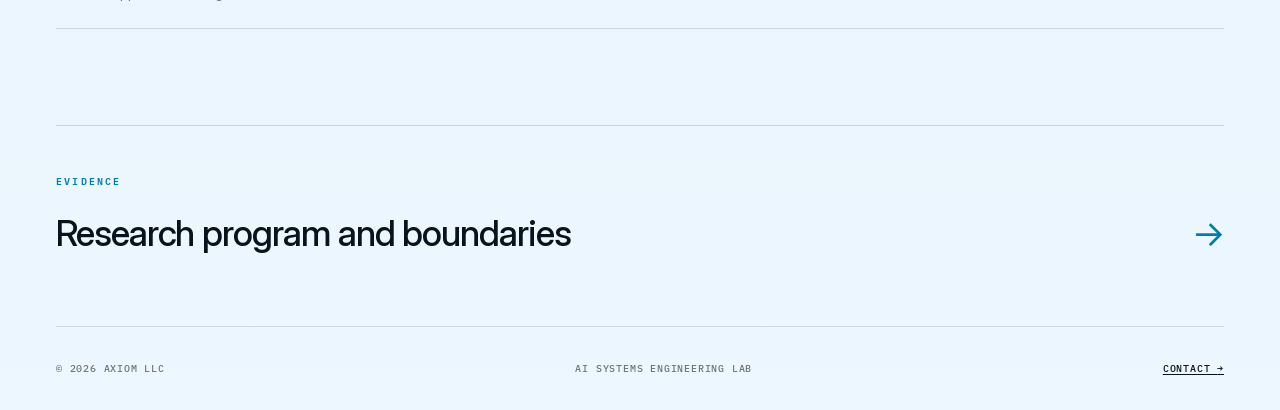
==== commit 3ca76ecb: "Present advanced AI systems directly across the AXIOM portfolio" ====
--- a/case-studies/index.html
+++ b/case-studies/index.html
@@ -10,7 +10,7 @@
   <header class="site-header wrap"><a class="brand" href="../" aria-label="AXIOM LLC home"><img src="../assets/brand/axiom-mark-64.png" width="37" height="37" srcset="../assets/brand/axiom-mark-64.png 1x, ../assets/brand/axiom-mark-128.png 2x" alt=""><span>AXIOM</span></a><button class="nav-toggle" type="button" data-nav-toggle aria-expanded="false" aria-label="Toggle navigation"><span aria-hidden="true"></span><span aria-hidden="true"></span><span aria-hidden="true"></span></button><nav aria-label="Main navigation"><a href="../systems/">Systems</a><a href="../research/">Research</a><a href="../engineering/">Engineering</a><a href="../contact/">Contact</a></nav><button class="theme-toggle" type="button" data-theme-toggle aria-label="Theme: system"><span data-theme-label aria-hidden="true">◐</span><span class="sr-only">Change theme</span></button></header>
   <main id="main">
     <header class="page-hero wrap"><p class="eyebrow">Validated executable demos</p><h1>Five synthetic organizations.<br><span class="hero-accent">One evidence path.</span></h1><p class="lede">AXIOM executed five materially different synthetic organizational workflows through the same domain-neutral Research → ASON → APEX path, with explicit authority gates, durable execution evidence, deterministic terminal validation, and completed-effect recovery.</p></header>
-    <aside class="evidence-boundary wrap" aria-labelledby="boundary-title"><p class="eyebrow">Evidence boundary</p><div><h2 id="boundary-title">Synthetic demonstrations, not production deployments.</h2><p>These project-controlled results do not establish regulatory compliance, independent assurance, real-world throughput, economic benefit, exactly-once external effects, or autonomous professional authority.</p></div></aside>
+    <aside class="evidence-boundary wrap" aria-labelledby="boundary-title"><p class="eyebrow">Evidence boundary</p><div><h2 id="boundary-title">Simulation results and execution traces.</h2><p>Explore synthetic organization models, retained execution traces, reproducible evaluation and cross-domain engineering results.</p></div></aside>
     <section class="section wrap" aria-labelledby="portfolio-title">
       <div class="section-intro"><p class="eyebrow">Portfolio evidence</p><h2 id="portfolio-title">74 modeled steps. 74 successful recorded effects.</h2><p>Across the retained portfolio: 5 domains, 29 modeled departments, 31 actors, 27 approval-bearing steps, 11 deterministic exception injections, 74 APEX effects/events, and 67 produced files observed unchanged during completed-effect recovery checks.</p></div>
       <div class="agenda">
--- a/styles.css
+++ b/styles.css
@@ -151,6 +151,11 @@
   white-space: nowrap;
 }
 .brand img { width: 37px; height: 37px; object-fit: contain; image-rendering: auto; }
+/* Opaque brand PNG: invert light lines to dark, then multiply its light backdrop into the page. */
+:root[data-theme="light"] .brand img { filter: invert(1); mix-blend-mode: multiply; }
+@media (prefers-color-scheme: light) {
+  :root:not([data-theme]) .brand img { filter: invert(1); mix-blend-mode: multiply; }
+}
 .brand small { display: none; }
 .site-header nav { display: flex; align-items: center; gap: clamp(18px, 2.6vw, 40px); }
 .site-header nav a {
@@ -187,7 +192,21 @@
   border: 0;
   cursor: pointer;
 }
-.theme-toggle { width: 36px; height: 36px; flex: 0 0 36px; font-size: 15px; }
+.theme-toggle {
+  display: inline-flex;
+  align-items: center;
+  justify-content: center;
+  gap: 7px;
+  height: 36px;
+  min-width: 88px;
+  padding: 0 8px;
+  flex: 0 0 auto;
+  font: 600 11px/1 var(--sans);
+}
+.theme-toggle .theme-icon { display: none; width: 18px; height: 18px; flex: none; }
+.theme-toggle[data-mode="system"] .theme-icon-system,
+.theme-toggle[data-mode="light"] .theme-icon-light,
+.theme-toggle[data-mode="dark"] .theme-icon-dark { display: block; }
 .nav-toggle { display: none; width: 38px; height: 38px; padding: 8px; }
 .nav-toggle span { display: block; width: 100%; height: 1px; margin: 5px 0; background: var(--text-strong); }
 
@@ -263,11 +282,13 @@
 }
 .hero-geometry img {
   width: min(900px, 74vw);
+  height: auto;
   max-width: none;
   opacity: .98;
   filter: saturate(.82) contrast(1.02);
 }
-:root[data-theme="light"] .hero-geometry img { opacity: .78; mix-blend-mode: multiply; }\n@media (prefers-color-scheme: light) { :root:not([data-theme]) .hero-geometry img { opacity: .78; mix-blend-mode: multiply; } }
+:root[data-theme="light"] .hero-geometry img { opacity: .78; mix-blend-mode: multiply; }
+@media (prefers-color-scheme: light) { :root:not([data-theme]) .hero-geometry img { opacity: .78; mix-blend-mode: multiply; } }
 .hero-index {
   grid-area: index;
   z-index: 3;
@@ -369,12 +390,12 @@
 .evidence-panel:last-child { border-right: 0; }
 .evidence-panel h3 { margin-top: 18px; font-size: 24px; font-weight: 500; }
 .evidence-panel p { margin-top: 9px; color: var(--muted); font-size: 13px; }
-.evidence-visual { position: relative; display: block; aspect-ratio: 16/7; overflow: hidden; border: 1px solid var(--line); background: #071017; }
-.evidence-visual::before, .evidence-visual::after { content: ""; position: absolute; inset: 0; }
-.visual-systems::before { background: radial-gradient(circle at 75% 72%, rgba(117,222,255,.45), transparent 16%), linear-gradient(155deg, transparent 0 54%, rgba(175,224,242,.22) 54.3% 54.7%, transparent 55%), linear-gradient(25deg, #071017, #132531 62%, #030608); }
-.visual-research::before { background: repeating-radial-gradient(ellipse at 50% 80%, transparent 0 8px, rgba(121,214,243,.18) 9px 10px, transparent 11px 18px), linear-gradient(#071017,#0b1921); transform: scale(1.25); }
-.visual-engineering::before { background: linear-gradient(90deg, rgba(255,255,255,.04) 0 1px, transparent 1px 18%), linear-gradient(0deg, rgba(255,255,255,.04) 0 1px, transparent 1px 28%), linear-gradient(125deg,#05090d,#12212a 58%,#030607); background-size: 18% 100%,100% 28%,100% 100%; }
-.evidence-visual::after { border-left: 1px solid rgba(113,220,255,.34); border-bottom: 1px solid rgba(113,220,255,.18); transform: skewX(-34deg) scale(.7); }
+/* Editorial assets are 1672 × 941: preserve every subject, including the full engineering assembly. */
+.evidence-visual { position: relative; display: block; aspect-ratio: 1672 / 941; overflow: hidden; border: 1px solid var(--line); background: #071017; }
+.evidence-visual img { width: 100%; height: 100%; object-fit: contain; }
+.visual-systems img { object-position: center 54%; }
+.visual-research img { object-position: center; }
+.visual-engineering img { object-position: center 48%; }
 
 .ecosystem-grid {
   display: grid;
@@ -395,6 +416,9 @@
 .ecosystem-logo img { width: auto; max-width: 116px; max-height: 40px; object-fit: contain; }
 :root[data-theme="dark"] .ecosystem-logo img { filter: saturate(.72) brightness(1.5) grayscale(.18); }
 @media (prefers-color-scheme: dark) { :root:not([data-theme]) .ecosystem-logo img { filter: saturate(.72) brightness(1.5) grayscale(.18); } }
+/* ASUS has black SVG paths; brighten() leaves black unchanged. Invert only this mark. */
+:root[data-theme="dark"] .ecosystem-logo img[src$="/asus.svg"] { filter: invert(1); }
+@media (prefers-color-scheme: dark) { :root:not([data-theme]) .ecosystem-logo img[src$="/asus.svg"] { filter: invert(1); } }
 .ecosystem-card h3 { font-size: 16px; font-weight: 600; letter-spacing: -.015em; }
 .ecosystem-card div > p:last-child { color: var(--muted); font-size: 12px; }
 .ecosystem-attribution, .trademark-note { max-width: 850px; margin-top: 18px; color: var(--muted); font-size: 11px; }
@@ -411,32 +435,24 @@
 .principle .section-link { grid-column: 2; margin-top: 0; justify-self: start; }
 
 .home-contact {
-  position: relative;
   margin-block: 0;
-  padding-block: clamp(64px, 7vw, 100px);
-  display: grid;
-  grid-template-columns: 1.1fr .9fr;
-  gap: 70px;
-  border-top: 1px solid var(--line);
-  overflow: clip;
-}
-.home-contact::after {
-  content: "";
-  position: absolute;
-  right: 0;
-  bottom: 12%;
-  width: 28%;
-  aspect-ratio: 2.2;
-  border-top: 1px solid var(--line-strong);
-  border-right: 1px solid var(--line);
-  transform: skewX(-32deg);
-  opacity: .5;
-  pointer-events: none;
-}
-.home-contact h2 { margin-top: 18px; max-width: 760px; font-size: clamp(44px, 5vw, 76px); font-weight: 400; }
-.home-contact > div:last-child { align-self: end; z-index: 1; }
-.home-contact > div:last-child p { max-width: 470px; color: var(--muted); }
-.home-contact .button { margin-top: 26px; }
+  padding-block: clamp(80px, 9vw, 132px);
+  display: grid;
+  grid-template-columns: minmax(0, .94fr) minmax(0, 1.06fr);
+  align-items: center;
+  gap: clamp(36px, 6vw, 92px);
+  border-top: 1px solid var(--line);
+}
+.home-contact-main { min-width: 0; }
+.home-contact h2 { margin-top: 18px; max-width: 720px; font-size: clamp(44px, 5vw, 76px); font-weight: 400; }
+.home-contact-lede { max-width: 580px; margin-top: 25px; color: var(--text-strong); font-size: clamp(18px, 1.6vw, 22px); line-height: 1.5; }
+.home-contact-detail { max-width: 570px; margin-top: 16px; color: var(--muted); font-size: 14px; }
+.home-contact-focus { display: flex; flex-wrap: wrap; gap: 10px 24px; margin: 26px 0 0; padding: 18px 0 0; border-top: 1px solid var(--line); list-style: none; }
+.home-contact-focus li { color: var(--text); font: 500 11px/1.5 var(--mono); }
+.home-contact .actions { margin-top: 26px; }
+.home-contact-direct { margin-top: 24px; color: var(--muted); font-size: 12px; }
+.home-contact-direct a { color: var(--text-strong); }
+.home-contact-visual { display: block; width: 100%; height: auto; aspect-ratio: 1672 / 941; object-fit: cover; border: 1px solid var(--line); }
 
 .page-hero {
   min-height: 500px;
@@ -601,7 +617,8 @@
   .site-header { min-height: 66px; flex-wrap: wrap; gap: 7px 12px; padding-block: 8px; }
   .brand { font-size: 16px; letter-spacing: .22em; }
   .brand img { width: 34px; height: 34px; }
-  .theme-toggle { width: 34px; height: 34px; flex-basis: 34px; }
+  .theme-toggle { width: 34px; min-width: 34px; height: 34px; flex-basis: 34px; gap: 0; padding: 0; }
+  .theme-toggle [data-theme-label] { display: none; }
   .nav-toggle { display: block; }
   .site-header nav { display: none; order: 3; width: 100%; padding: 10px 0 2px; grid-template-columns: repeat(2, 1fr); gap: 0; border-top: 1px solid var(--line); }
   .site-header.nav-open nav { display: grid; }
@@ -639,7 +656,7 @@
   .principle { display: block; padding-block: 70px; }
   .principle h2, .principle > p:nth-of-type(2), .principle .section-link { margin-top: 20px; }
   .home-contact { grid-template-columns: 1fr; gap: 28px; }
-  .home-contact::after { width: 52%; }
+  .home-contact-visual { width: 100%; }
   .page-hero { min-height: auto; display: block; padding-block: 58px; }
   .page-hero h1 { margin-top: 17px; font-size: clamp(46px, 14vw, 68px); }
   .page-hero .lede { margin-top: 26px; }
@@ -658,3 +675,27 @@
   html { scroll-behavior: auto; }
   *, *::before, *::after { transition: none !important; animation: none !important; }
 }
+
+
+/* Featured evidence: keep the demo readable alongside the existing editorial grid. */
+.featured-demo {
+  display: grid;
+  grid-template-columns: minmax(0, .8fr) minmax(0, 1.2fr);
+  align-items: center;
+  gap: clamp(28px, 4vw, 64px);
+  padding-block: clamp(44px, 6vw, 88px);
+  border-top: 1px solid var(--line);
+  border-bottom: 1px solid var(--line);
+}
+.featured-demo-copy { display: grid; gap: 22px; min-width: 0; }
+.featured-demo h2 { font-size: clamp(32px, 3.3vw, 52px); }
+.featured-demo .actions { gap: 22px; }
+.featured-demo .demo-requirements { font: 400 12px/1.7 var(--mono); }
+.featured-demo-figure { min-width: 0; margin: 0; }
+.featured-demo-figure > a { display: block; border-radius: 14px; }
+.featured-demo-figure img { width: 100%; height: auto; border: 1px solid var(--line-strong); border-radius: 14px; }
+.featured-demo-figure figcaption { margin-top: 16px; font-size: 13px; line-height: 1.65; }
+@media (max-width: 1000px) {
+  .featured-demo { grid-template-columns: minmax(0, 1fr); }
+  .featured-demo-copy { max-width: 680px; }
+}
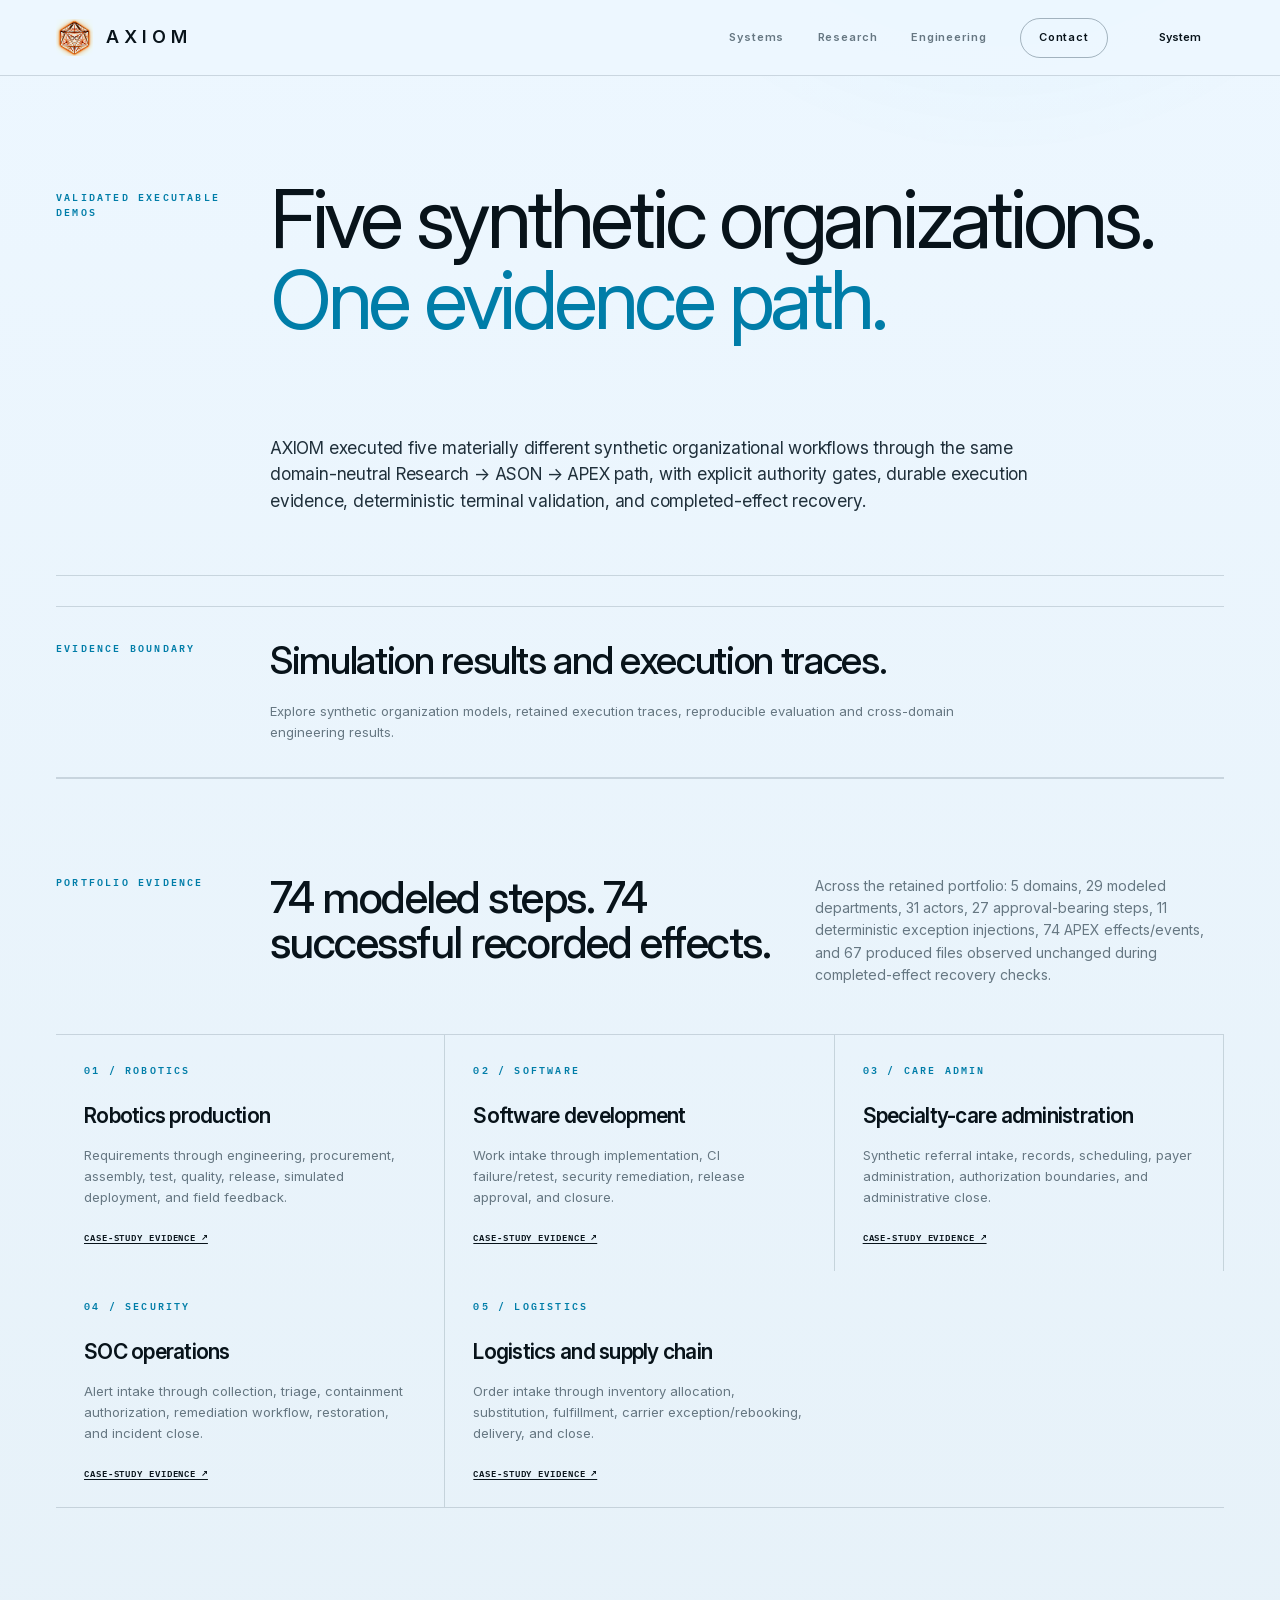
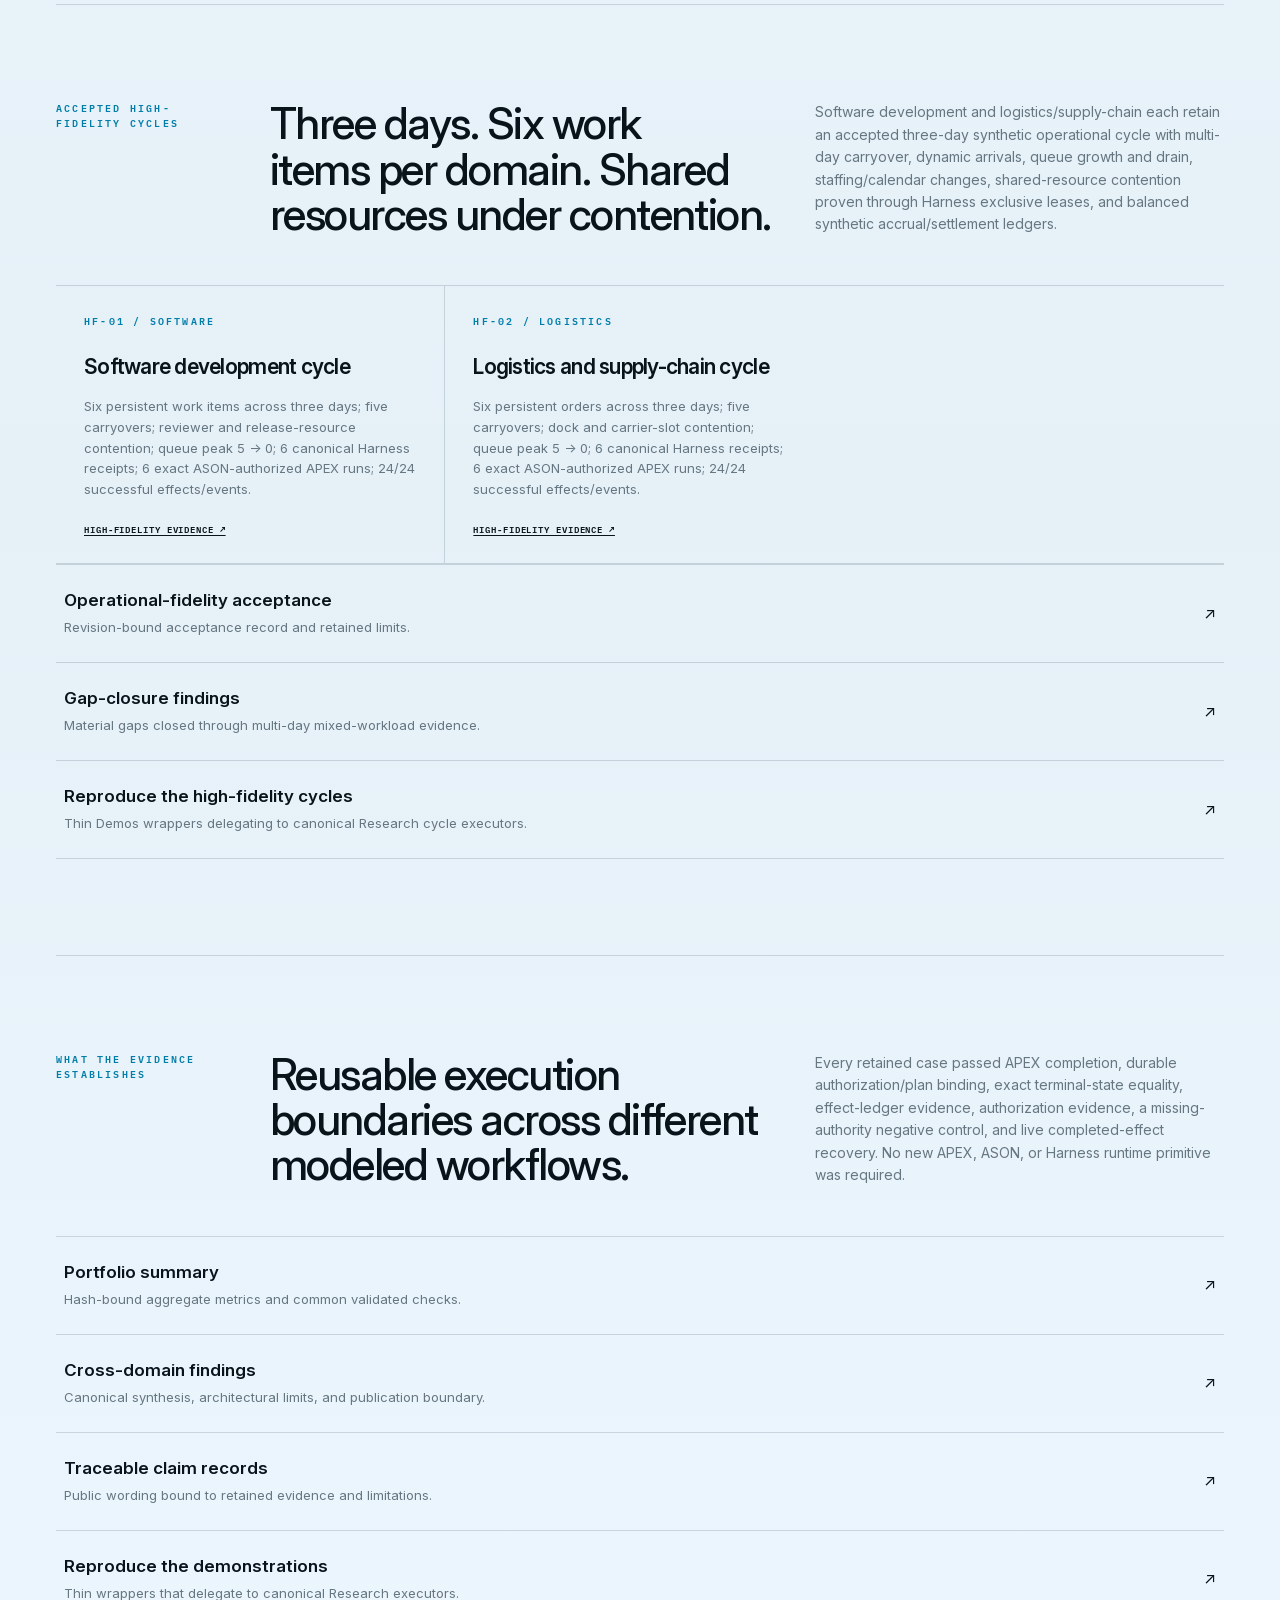
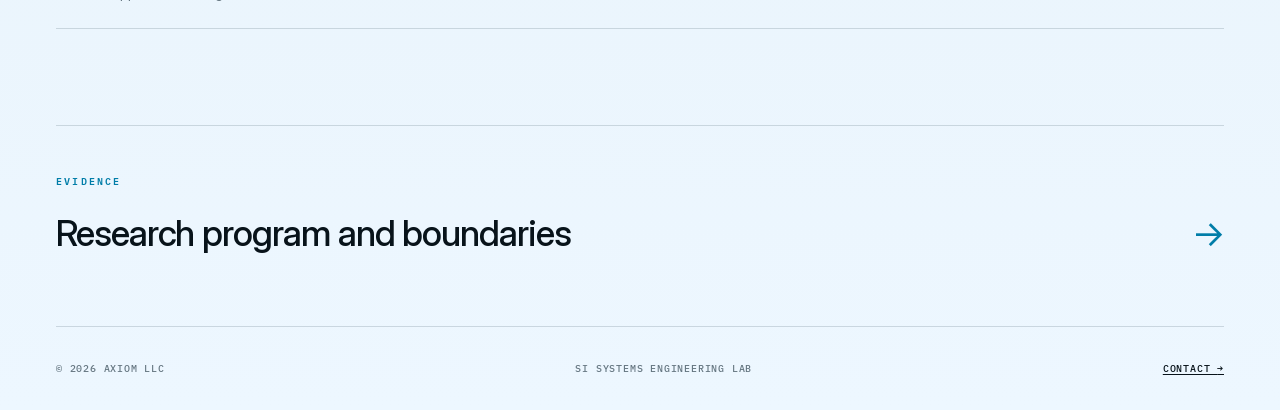
==== commit b1e153e2: "Use SI exclusively in public positioning and metadata" ====
--- a/case-studies/index.html
+++ b/case-studies/index.html
@@ -44,7 +44,7 @@
     </section>
     <section class="next-page wrap"><p class="eyebrow">Evidence</p><a href="../research/"><span>Research program and boundaries</span><b aria-hidden="true">→</b></a></section>
   </main>
-  <footer class="site-footer wrap"><p>© 2026 AXIOM LLC</p><p>AI systems engineering lab</p><a href="../contact/">Contact <span aria-hidden="true">→</span></a></footer>
+  <footer class="site-footer wrap"><p>© 2026 AXIOM LLC</p><p>SI systems engineering lab</p><a href="../contact/">Contact <span aria-hidden="true">→</span></a></footer>
   <script src="../theme.js" defer></script>
 </body>
 </html>
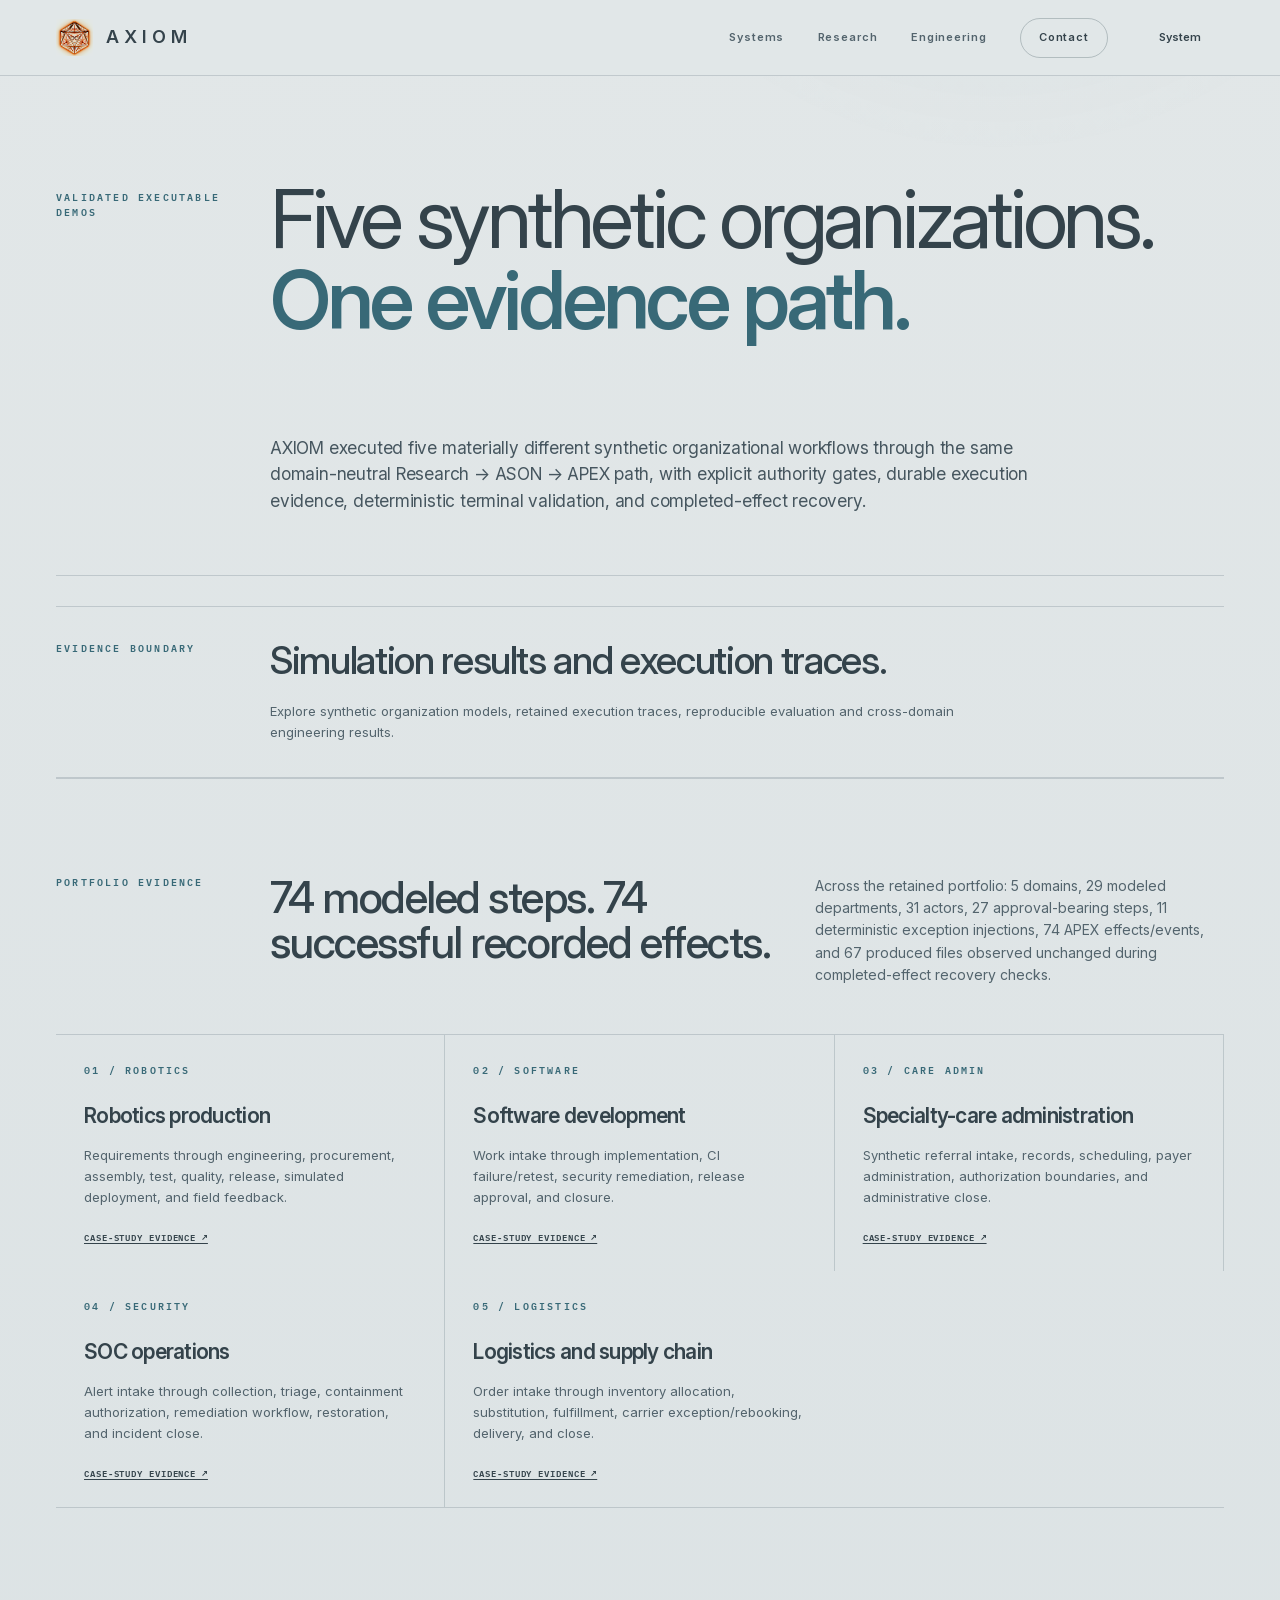
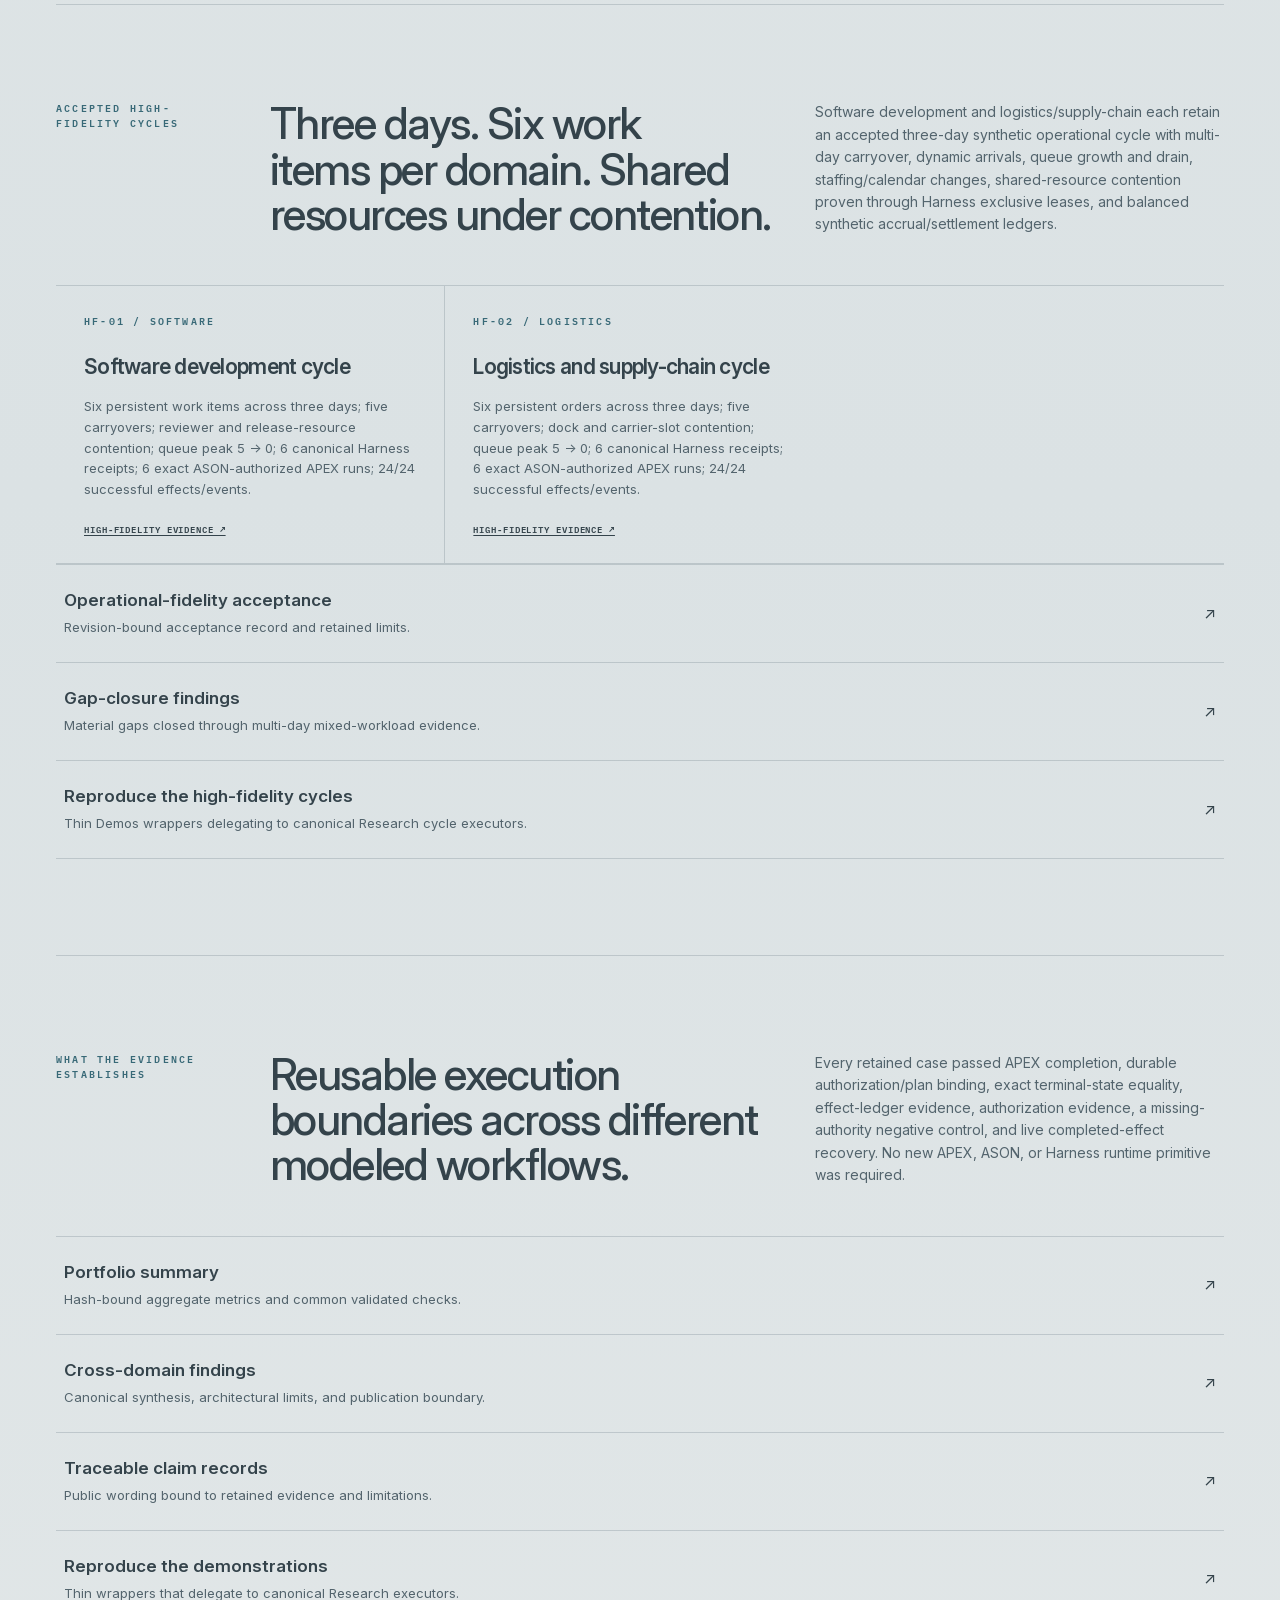
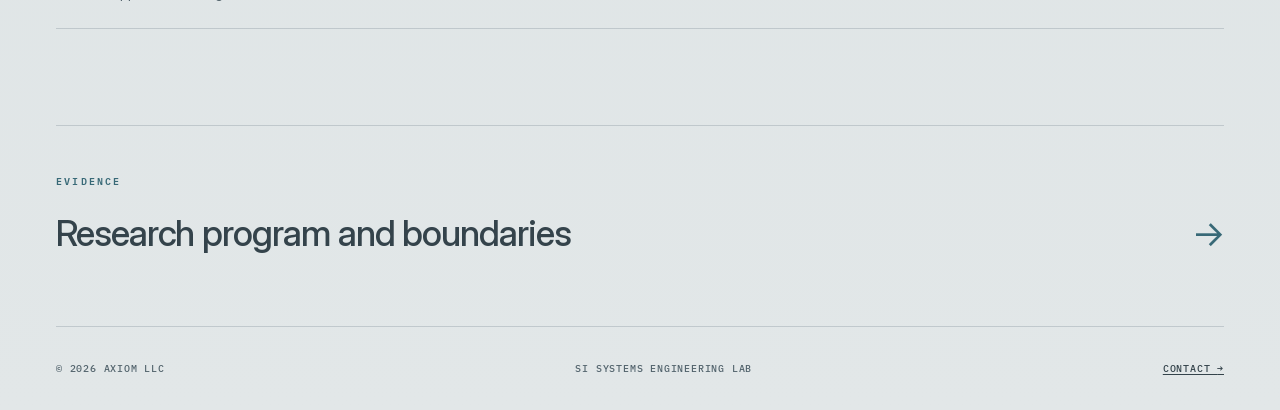
==== commit e288e864: "Soften light and dark palettes and accent structure in hero title" ====
--- a/case-studies/index.html
+++ b/case-studies/index.html
@@ -1,7 +1,7 @@
 <!doctype html>
 <html lang="en">
 <head>
-  <meta charset="utf-8"><meta name="viewport" content="width=device-width, initial-scale=1"><meta name="color-scheme" content="light dark"><meta name="theme-color" content="#edf7ff">
+  <meta charset="utf-8"><meta name="viewport" content="width=device-width, initial-scale=1"><meta name="color-scheme" content="light dark"><meta name="theme-color" content="#e2e7e8">
   <title>Organizational Simulation Case Studies — AXIOM LLC</title><meta name="description" content="Evidence-traceable AXIOM case studies from five validated synthetic organizational simulations.">
   <link rel="icon" type="image/svg+xml" href="../favicon.svg"><link rel="icon" type="image/png" sizes="32x32" href="../assets/brand/axiom-mark-32.png"><link rel="apple-touch-icon" sizes="180x180" href="../assets/brand/axiom-mark-180.png"><link rel="manifest" href="../site.webmanifest"><script>(()=>{try{const m=localStorage.getItem("axiom-theme");if(m==="light"||m==="dark")document.documentElement.dataset.theme=m;}catch(_){}})();</script><link rel="stylesheet" href="../styles.css">
 </head>
--- a/styles.css
+++ b/styles.css
@@ -14,22 +14,22 @@
 }
 
 :root {
-  color-scheme: light dark;
-  --bg: #edf7ff;
-  --bg-2: #e5f0f7;
-  --surface: rgba(255,255,255,.52);
-  --surface-solid: #f8fbfd;
-  --surface-raised: rgba(255,255,255,.82);
-  --text: #20303b;
-  --text-strong: #08131a;
-  --muted: #667782;
-  --accent: #009fd4;
-  --accent-strong: #007da8;
-  --accent-soft: #c4efff;
+  color-scheme: light;
+  --bg: #e2e7e8;
+  --bg-2: #dbe2e4;
+  --surface: rgba(255,255,255,.20);
+  --surface-solid: #e8edee;
+  --surface-raised: rgba(255,255,255,.32);
+  --text: #46565f;
+  --text-strong: #34434b;
+  --muted: #53646d;
+  --accent: #507f8b;
+  --accent-strong: #386977;
+  --accent-soft: #cfdee2;
   --line: rgba(20,48,64,.16);
-  --line-strong: rgba(20,48,64,.34);
-  --focus: #007da8;
-  --header: rgba(237,247,255,.96);
+  --line-strong: rgba(42,65,76,.26);
+  --focus: #386977;
+  --header: rgba(226,231,232,.97);
   --mono-filter: none;
   --sans: "Inter", ui-sans-serif, system-ui, -apple-system, BlinkMacSystemFont, "Segoe UI", Arial, sans-serif;
   --mono: "IBM Plex Mono", ui-monospace, "SFMono-Regular", Consolas, monospace;
@@ -43,42 +43,42 @@
 
 :root[data-theme="dark"] {
   color-scheme: dark;
-  --bg: #03090e;
-  --bg-2: #07121a;
+  --bg: #182126;
+  --bg-2: #1d282e;
   --surface: rgba(255,255,255,.018);
-  --surface-solid: #071017;
+  --surface-solid: #1c272d;
   --surface-raised: rgba(255,255,255,.035);
-  --text: #c8d2d8;
-  --text-strong: #f5f7f8;
-  --muted: #7f8d95;
-  --accent: #4ad9ff;
-  --accent-strong: #81e6ff;
-  --accent-soft: #123b49;
+  --text: #adbcc4;
+  --text-strong: #c4cdd1;
+  --muted: #96a4ac;
+  --accent: #759eac;
+  --accent-strong: #91b5c1;
+  --accent-soft: #293e47;
   --line: rgba(152,198,218,.16);
-  --line-strong: rgba(168,215,235,.34);
-  --focus: #7ce5ff;
-  --header: rgba(3,9,14,.96);
+  --line-strong: rgba(168,194,207,.26);
+  --focus: #91b5c1;
+  --header: rgba(24,33,38,.97);
   --mono-filter: invert(1);
 }
 
 @media (prefers-color-scheme: dark) {
   :root:not([data-theme]) {
     color-scheme: dark;
-    --bg: #03090e;
-    --bg-2: #07121a;
+    --bg: #182126;
+    --bg-2: #1d282e;
     --surface: rgba(255,255,255,.018);
-    --surface-solid: #071017;
+    --surface-solid: #1c272d;
     --surface-raised: rgba(255,255,255,.035);
-    --text: #c8d2d8;
-    --text-strong: #f5f7f8;
-    --muted: #7f8d95;
-    --accent: #4ad9ff;
-    --accent-strong: #81e6ff;
-    --accent-soft: #123b49;
+    --text: #adbcc4;
+    --text-strong: #c4cdd1;
+    --muted: #96a4ac;
+    --accent: #759eac;
+    --accent-strong: #91b5c1;
+    --accent-soft: #293e47;
     --line: rgba(152,198,218,.16);
-    --line-strong: rgba(168,215,235,.34);
-    --focus: #7ce5ff;
-    --header: rgba(3,9,14,.96);
+    --line-strong: rgba(168,194,207,.26);
+    --focus: #91b5c1;
+    --header: rgba(24,33,38,.97);
     --mono-filter: invert(1);
   }
 }
@@ -116,7 +116,7 @@
 img { display: block; max-width: 100%; }
 .wrap { width: min(var(--max), calc(100% - (var(--edge) * 2))); margin-inline: auto; }
 .sr-only { position: absolute; width: 1px; height: 1px; padding: 0; margin: -1px; overflow: hidden; clip: rect(0,0,0,0); white-space: nowrap; border: 0; }
-.skip-link { position: fixed; left: 18px; top: 12px; z-index: 100; padding: 9px 14px; color: #031017; background: #9beaff; transform: translateY(-160%); }
+.skip-link { position: fixed; left: 18px; top: 12px; z-index: 100; padding: 9px 14px; color: var(--bg); background: var(--text-strong); transform: translateY(-160%); }
 .skip-link:focus { transform: none; }
 .eyebrow, .index {
   color: var(--accent-strong);
@@ -232,7 +232,7 @@
   letter-spacing: -.055em;
   line-height: .98;
 }
-.hero-accent { color: var(--accent-strong); }
+.hero-accent { color: var(--accent-strong); font-weight: 550; }
 .hero-bottom { z-index: 2; display: grid; gap: 28px; margin-top: 34px; }
 .hero-bottom .lede { max-width: 570px; }
 .actions { display: flex; align-items: center; gap: 28px; flex-wrap: wrap; }
@@ -285,7 +285,7 @@
   height: auto;
   max-width: none;
   opacity: .98;
-  filter: saturate(.82) contrast(1.02);
+  filter: saturate(.68) contrast(.9);
 }
 :root[data-theme="light"] .hero-geometry img { opacity: .78; mix-blend-mode: multiply; }
 @media (prefers-color-scheme: light) { :root:not([data-theme]) .hero-geometry img { opacity: .78; mix-blend-mode: multiply; } }
@@ -391,8 +391,9 @@
 .evidence-panel h3 { margin-top: 18px; font-size: 24px; font-weight: 500; }
 .evidence-panel p { margin-top: 9px; color: var(--muted); font-size: 13px; }
 /* Editorial assets are 1672 × 941: preserve every subject, including the full engineering assembly. */
-.evidence-visual { position: relative; display: block; aspect-ratio: 1672 / 941; overflow: hidden; border: 1px solid var(--line); background: #071017; }
+.evidence-visual { position: relative; display: block; aspect-ratio: 1672 / 941; overflow: hidden; border: 1px solid var(--line); background: #1c272d; }
 .evidence-visual img { width: 100%; height: 100%; object-fit: contain; }
+.evidence-visual img, .home-contact-visual { filter: saturate(.82) contrast(.94); }
 .visual-systems img { object-position: center 54%; }
 .visual-research img { object-position: center; }
 .visual-engineering img { object-position: center 48%; }
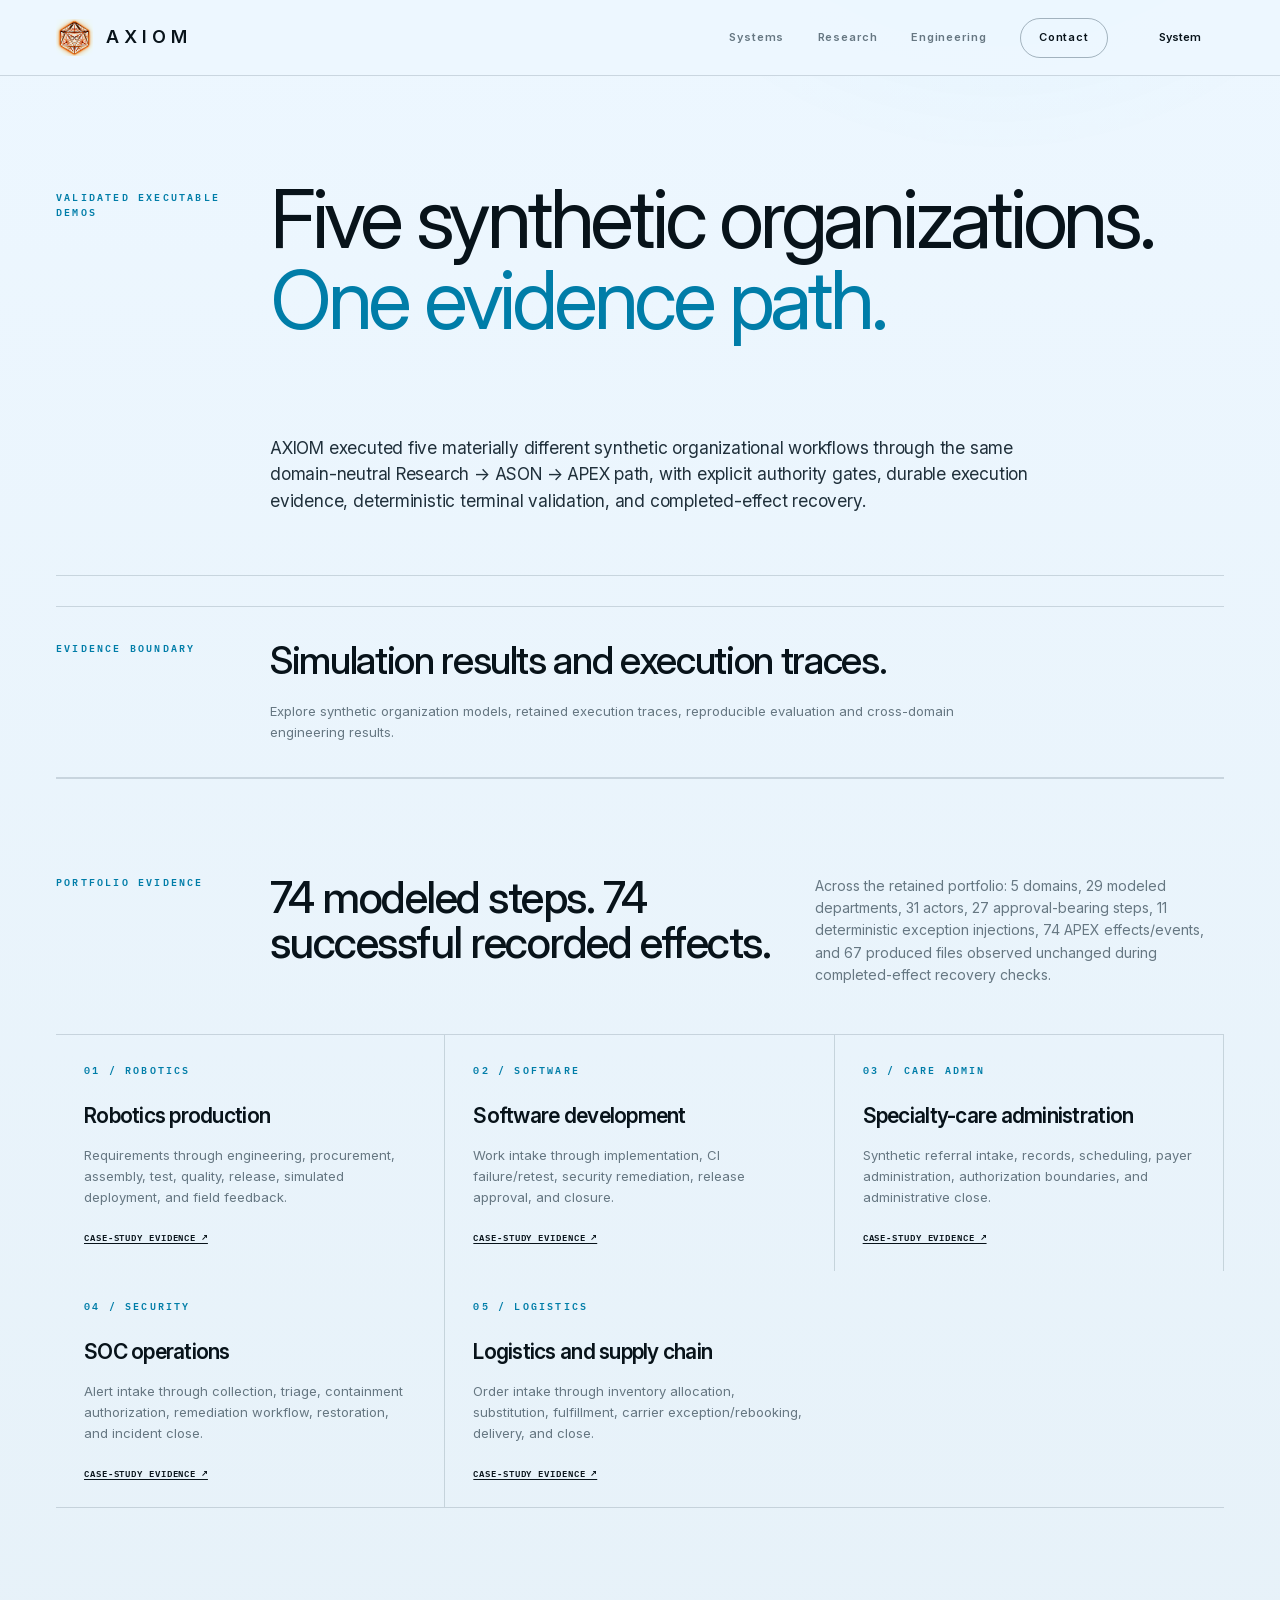
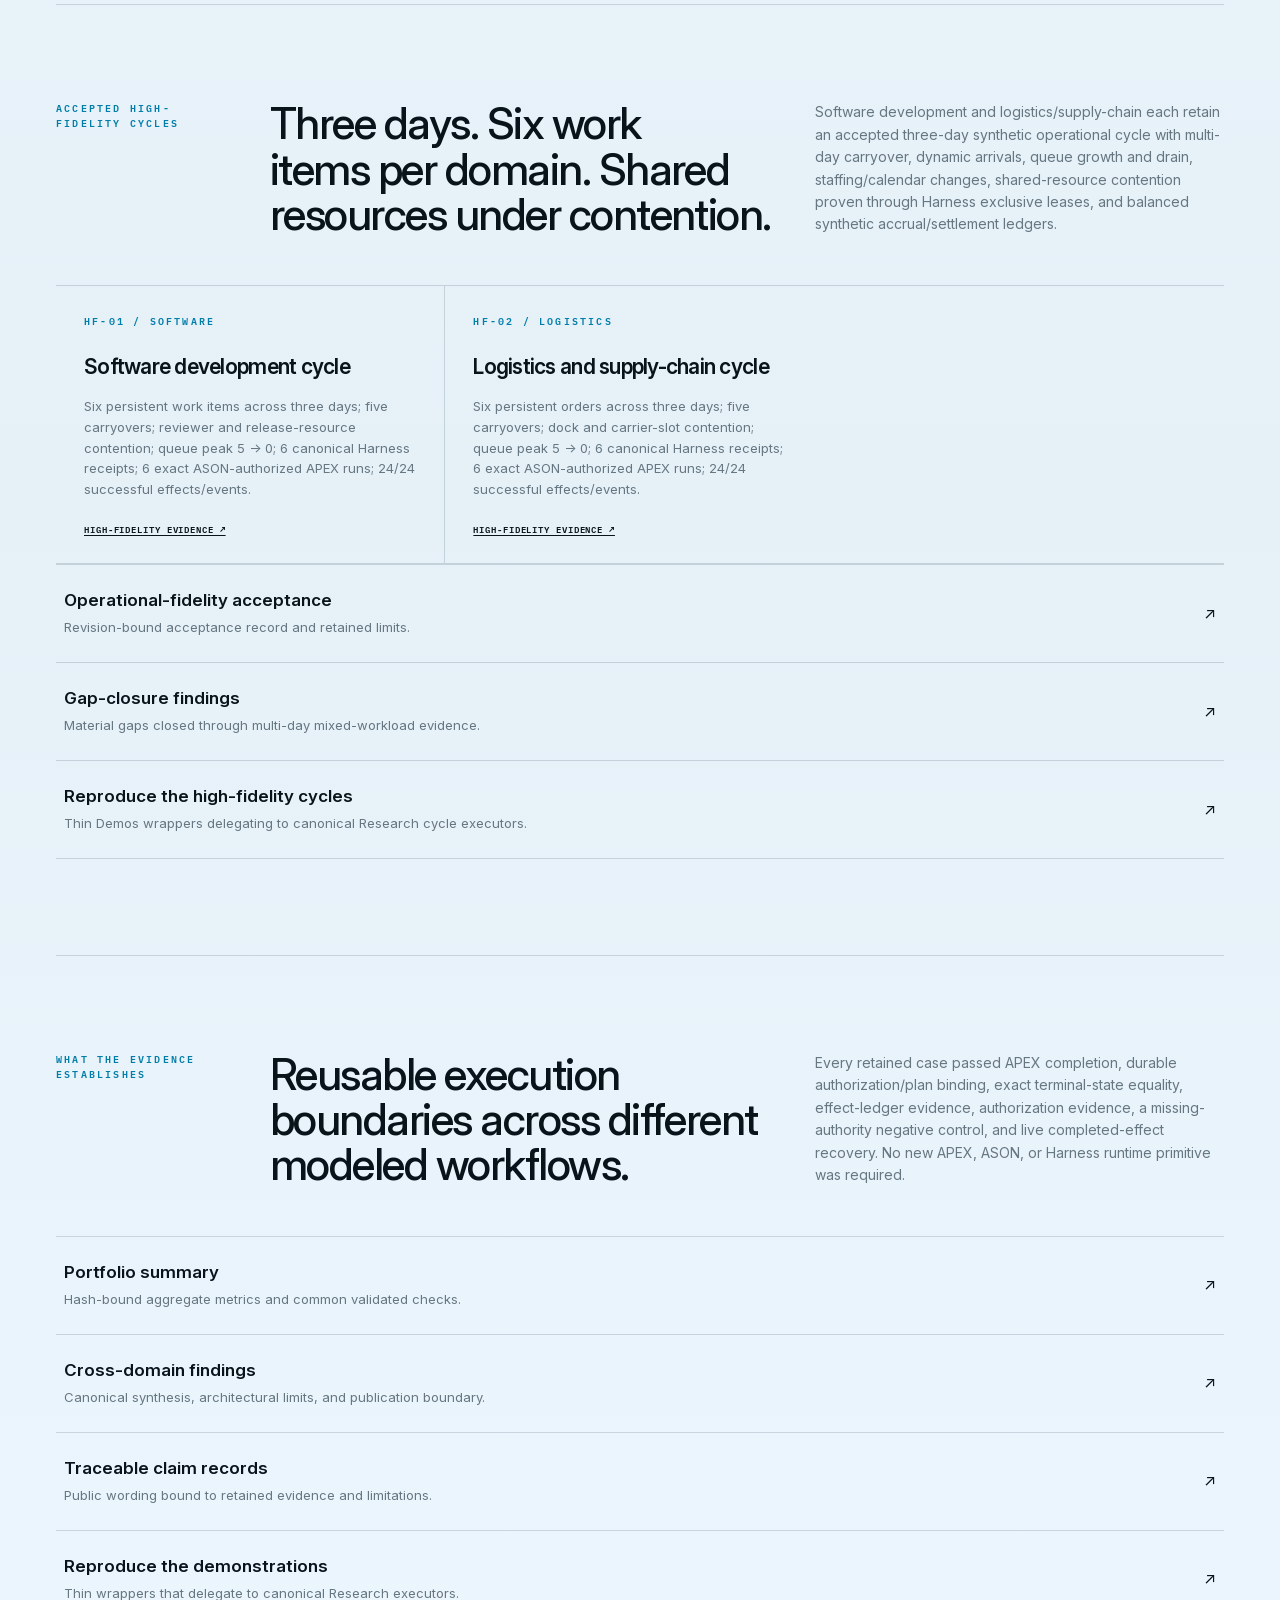
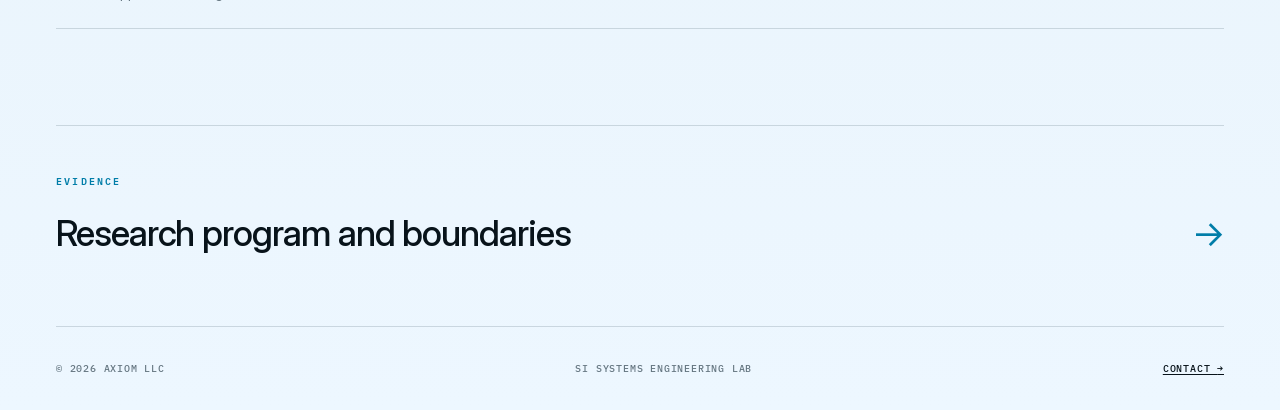
==== commit 5d7c84cc: "Revert rejected visual changes and remove redundant hero label" ====
--- a/case-studies/index.html
+++ b/case-studies/index.html
@@ -1,7 +1,7 @@
 <!doctype html>
 <html lang="en">
 <head>
-  <meta charset="utf-8"><meta name="viewport" content="width=device-width, initial-scale=1"><meta name="color-scheme" content="light dark"><meta name="theme-color" content="#e2e7e8">
+  <meta charset="utf-8"><meta name="viewport" content="width=device-width, initial-scale=1"><meta name="color-scheme" content="light dark"><meta name="theme-color" content="#edf7ff">
   <title>Organizational Simulation Case Studies — AXIOM LLC</title><meta name="description" content="Evidence-traceable AXIOM case studies from five validated synthetic organizational simulations.">
   <link rel="icon" type="image/svg+xml" href="../favicon.svg"><link rel="icon" type="image/png" sizes="32x32" href="../assets/brand/axiom-mark-32.png"><link rel="apple-touch-icon" sizes="180x180" href="../assets/brand/axiom-mark-180.png"><link rel="manifest" href="../site.webmanifest"><script>(()=>{try{const m=localStorage.getItem("axiom-theme");if(m==="light"||m==="dark")document.documentElement.dataset.theme=m;}catch(_){}})();</script><link rel="stylesheet" href="../styles.css">
 </head>
--- a/styles.css
+++ b/styles.css
@@ -14,22 +14,22 @@
 }
 
 :root {
-  color-scheme: light;
-  --bg: #e2e7e8;
-  --bg-2: #dbe2e4;
-  --surface: rgba(255,255,255,.20);
-  --surface-solid: #e8edee;
-  --surface-raised: rgba(255,255,255,.32);
-  --text: #46565f;
-  --text-strong: #34434b;
-  --muted: #53646d;
-  --accent: #507f8b;
-  --accent-strong: #386977;
-  --accent-soft: #cfdee2;
+  color-scheme: light dark;
+  --bg: #edf7ff;
+  --bg-2: #e5f0f7;
+  --surface: rgba(255,255,255,.52);
+  --surface-solid: #f8fbfd;
+  --surface-raised: rgba(255,255,255,.82);
+  --text: #20303b;
+  --text-strong: #08131a;
+  --muted: #667782;
+  --accent: #009fd4;
+  --accent-strong: #007da8;
+  --accent-soft: #c4efff;
   --line: rgba(20,48,64,.16);
-  --line-strong: rgba(42,65,76,.26);
-  --focus: #386977;
-  --header: rgba(226,231,232,.97);
+  --line-strong: rgba(20,48,64,.34);
+  --focus: #007da8;
+  --header: rgba(237,247,255,.96);
   --mono-filter: none;
   --sans: "Inter", ui-sans-serif, system-ui, -apple-system, BlinkMacSystemFont, "Segoe UI", Arial, sans-serif;
   --mono: "IBM Plex Mono", ui-monospace, "SFMono-Regular", Consolas, monospace;
@@ -43,42 +43,42 @@
 
 :root[data-theme="dark"] {
   color-scheme: dark;
-  --bg: #182126;
-  --bg-2: #1d282e;
+  --bg: #03090e;
+  --bg-2: #07121a;
   --surface: rgba(255,255,255,.018);
-  --surface-solid: #1c272d;
+  --surface-solid: #071017;
   --surface-raised: rgba(255,255,255,.035);
-  --text: #adbcc4;
-  --text-strong: #c4cdd1;
-  --muted: #96a4ac;
-  --accent: #759eac;
-  --accent-strong: #91b5c1;
-  --accent-soft: #293e47;
+  --text: #c8d2d8;
+  --text-strong: #f5f7f8;
+  --muted: #7f8d95;
+  --accent: #4ad9ff;
+  --accent-strong: #81e6ff;
+  --accent-soft: #123b49;
   --line: rgba(152,198,218,.16);
-  --line-strong: rgba(168,194,207,.26);
-  --focus: #91b5c1;
-  --header: rgba(24,33,38,.97);
+  --line-strong: rgba(168,215,235,.34);
+  --focus: #7ce5ff;
+  --header: rgba(3,9,14,.96);
   --mono-filter: invert(1);
 }
 
 @media (prefers-color-scheme: dark) {
   :root:not([data-theme]) {
     color-scheme: dark;
-    --bg: #182126;
-    --bg-2: #1d282e;
+    --bg: #03090e;
+    --bg-2: #07121a;
     --surface: rgba(255,255,255,.018);
-    --surface-solid: #1c272d;
+    --surface-solid: #071017;
     --surface-raised: rgba(255,255,255,.035);
-    --text: #adbcc4;
-    --text-strong: #c4cdd1;
-    --muted: #96a4ac;
-    --accent: #759eac;
-    --accent-strong: #91b5c1;
-    --accent-soft: #293e47;
+    --text: #c8d2d8;
+    --text-strong: #f5f7f8;
+    --muted: #7f8d95;
+    --accent: #4ad9ff;
+    --accent-strong: #81e6ff;
+    --accent-soft: #123b49;
     --line: rgba(152,198,218,.16);
-    --line-strong: rgba(168,194,207,.26);
-    --focus: #91b5c1;
-    --header: rgba(24,33,38,.97);
+    --line-strong: rgba(168,215,235,.34);
+    --focus: #7ce5ff;
+    --header: rgba(3,9,14,.96);
     --mono-filter: invert(1);
   }
 }
@@ -116,7 +116,7 @@
 img { display: block; max-width: 100%; }
 .wrap { width: min(var(--max), calc(100% - (var(--edge) * 2))); margin-inline: auto; }
 .sr-only { position: absolute; width: 1px; height: 1px; padding: 0; margin: -1px; overflow: hidden; clip: rect(0,0,0,0); white-space: nowrap; border: 0; }
-.skip-link { position: fixed; left: 18px; top: 12px; z-index: 100; padding: 9px 14px; color: var(--bg); background: var(--text-strong); transform: translateY(-160%); }
+.skip-link { position: fixed; left: 18px; top: 12px; z-index: 100; padding: 9px 14px; color: #031017; background: #9beaff; transform: translateY(-160%); }
 .skip-link:focus { transform: none; }
 .eyebrow, .index {
   color: var(--accent-strong);
@@ -232,7 +232,7 @@
   letter-spacing: -.055em;
   line-height: .98;
 }
-.hero-accent { color: var(--accent-strong); font-weight: 550; }
+.hero-accent { color: var(--accent-strong); }
 .hero-bottom { z-index: 2; display: grid; gap: 28px; margin-top: 34px; }
 .hero-bottom .lede { max-width: 570px; }
 .actions { display: flex; align-items: center; gap: 28px; flex-wrap: wrap; }
@@ -285,7 +285,7 @@
   height: auto;
   max-width: none;
   opacity: .98;
-  filter: saturate(.68) contrast(.9);
+  filter: saturate(.82) contrast(1.02);
 }
 :root[data-theme="light"] .hero-geometry img { opacity: .78; mix-blend-mode: multiply; }
 @media (prefers-color-scheme: light) { :root:not([data-theme]) .hero-geometry img { opacity: .78; mix-blend-mode: multiply; } }
@@ -391,9 +391,8 @@
 .evidence-panel h3 { margin-top: 18px; font-size: 24px; font-weight: 500; }
 .evidence-panel p { margin-top: 9px; color: var(--muted); font-size: 13px; }
 /* Editorial assets are 1672 × 941: preserve every subject, including the full engineering assembly. */
-.evidence-visual { position: relative; display: block; aspect-ratio: 1672 / 941; overflow: hidden; border: 1px solid var(--line); background: #1c272d; }
+.evidence-visual { position: relative; display: block; aspect-ratio: 1672 / 941; overflow: hidden; border: 1px solid var(--line); background: #071017; }
 .evidence-visual img { width: 100%; height: 100%; object-fit: contain; }
-.evidence-visual img, .home-contact-visual { filter: saturate(.82) contrast(.94); }
 .visual-systems img { object-position: center 54%; }
 .visual-research img { object-position: center; }
 .visual-engineering img { object-position: center 48%; }
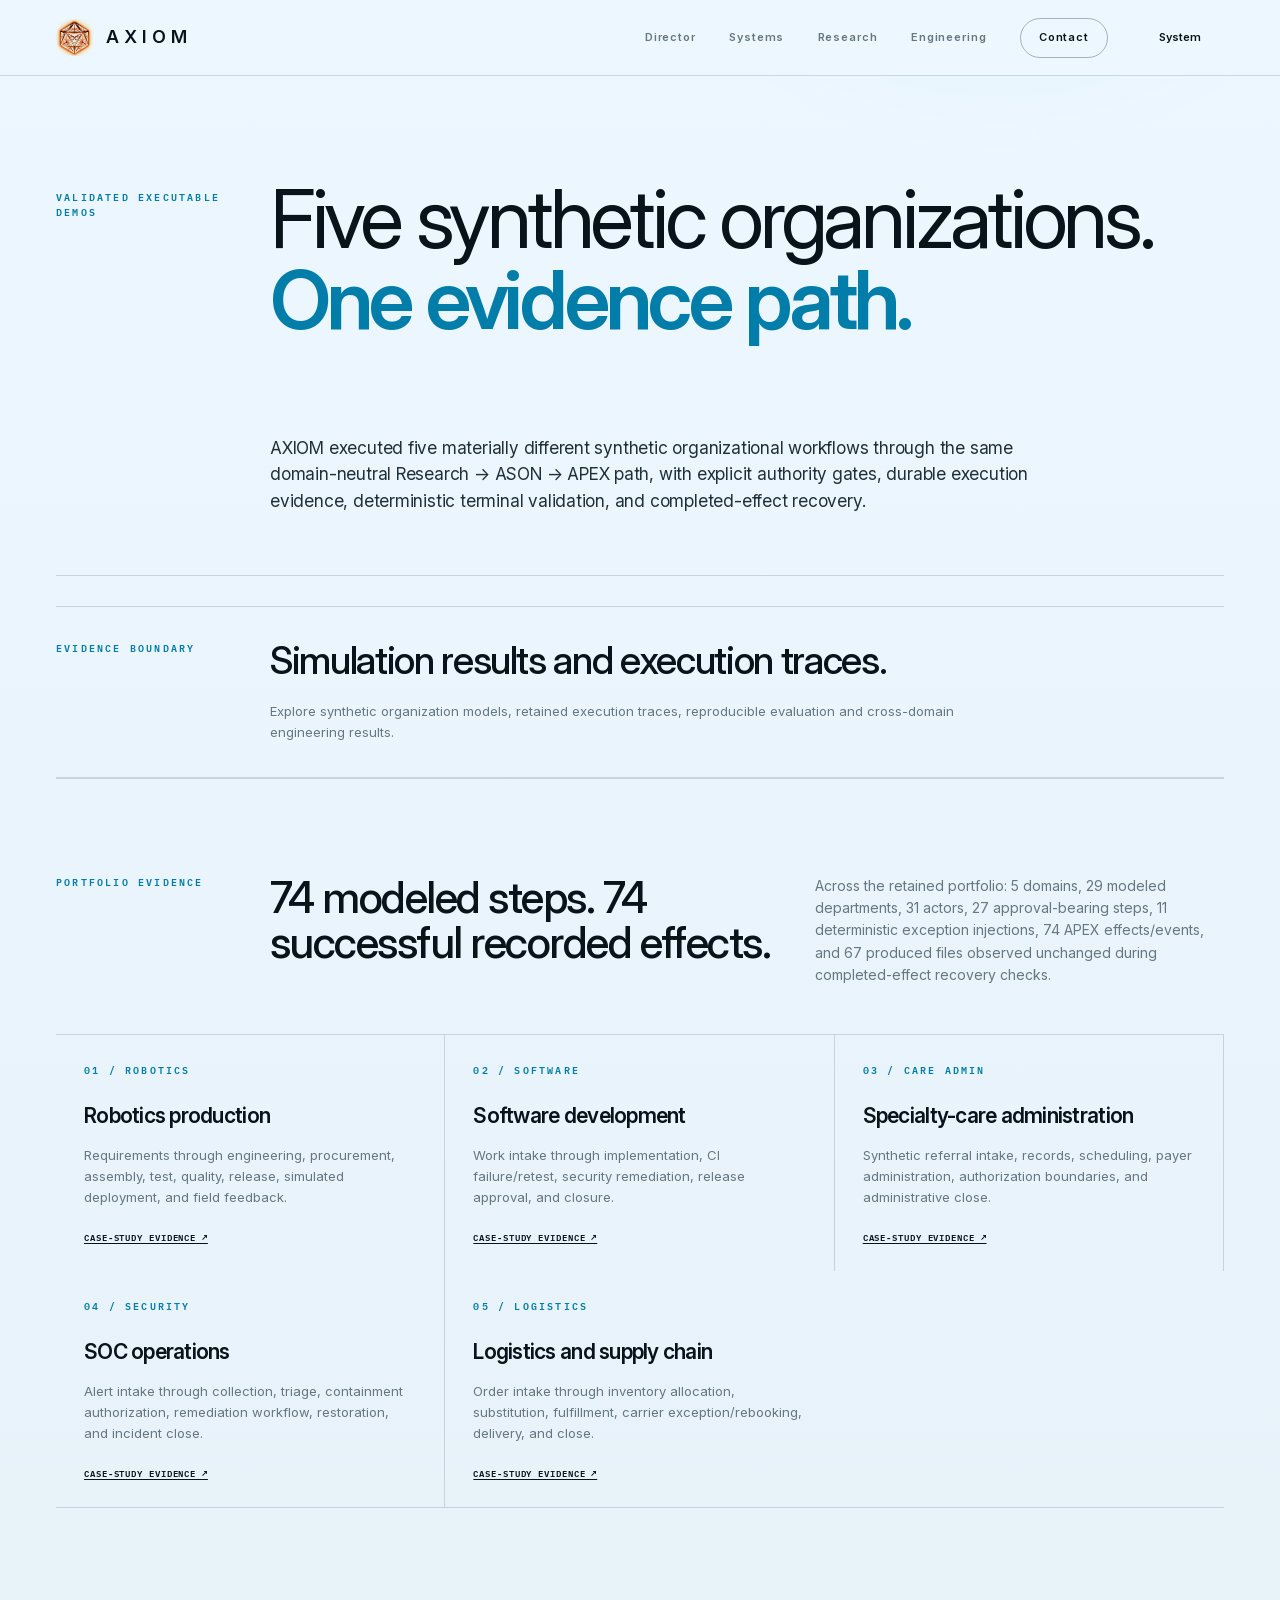
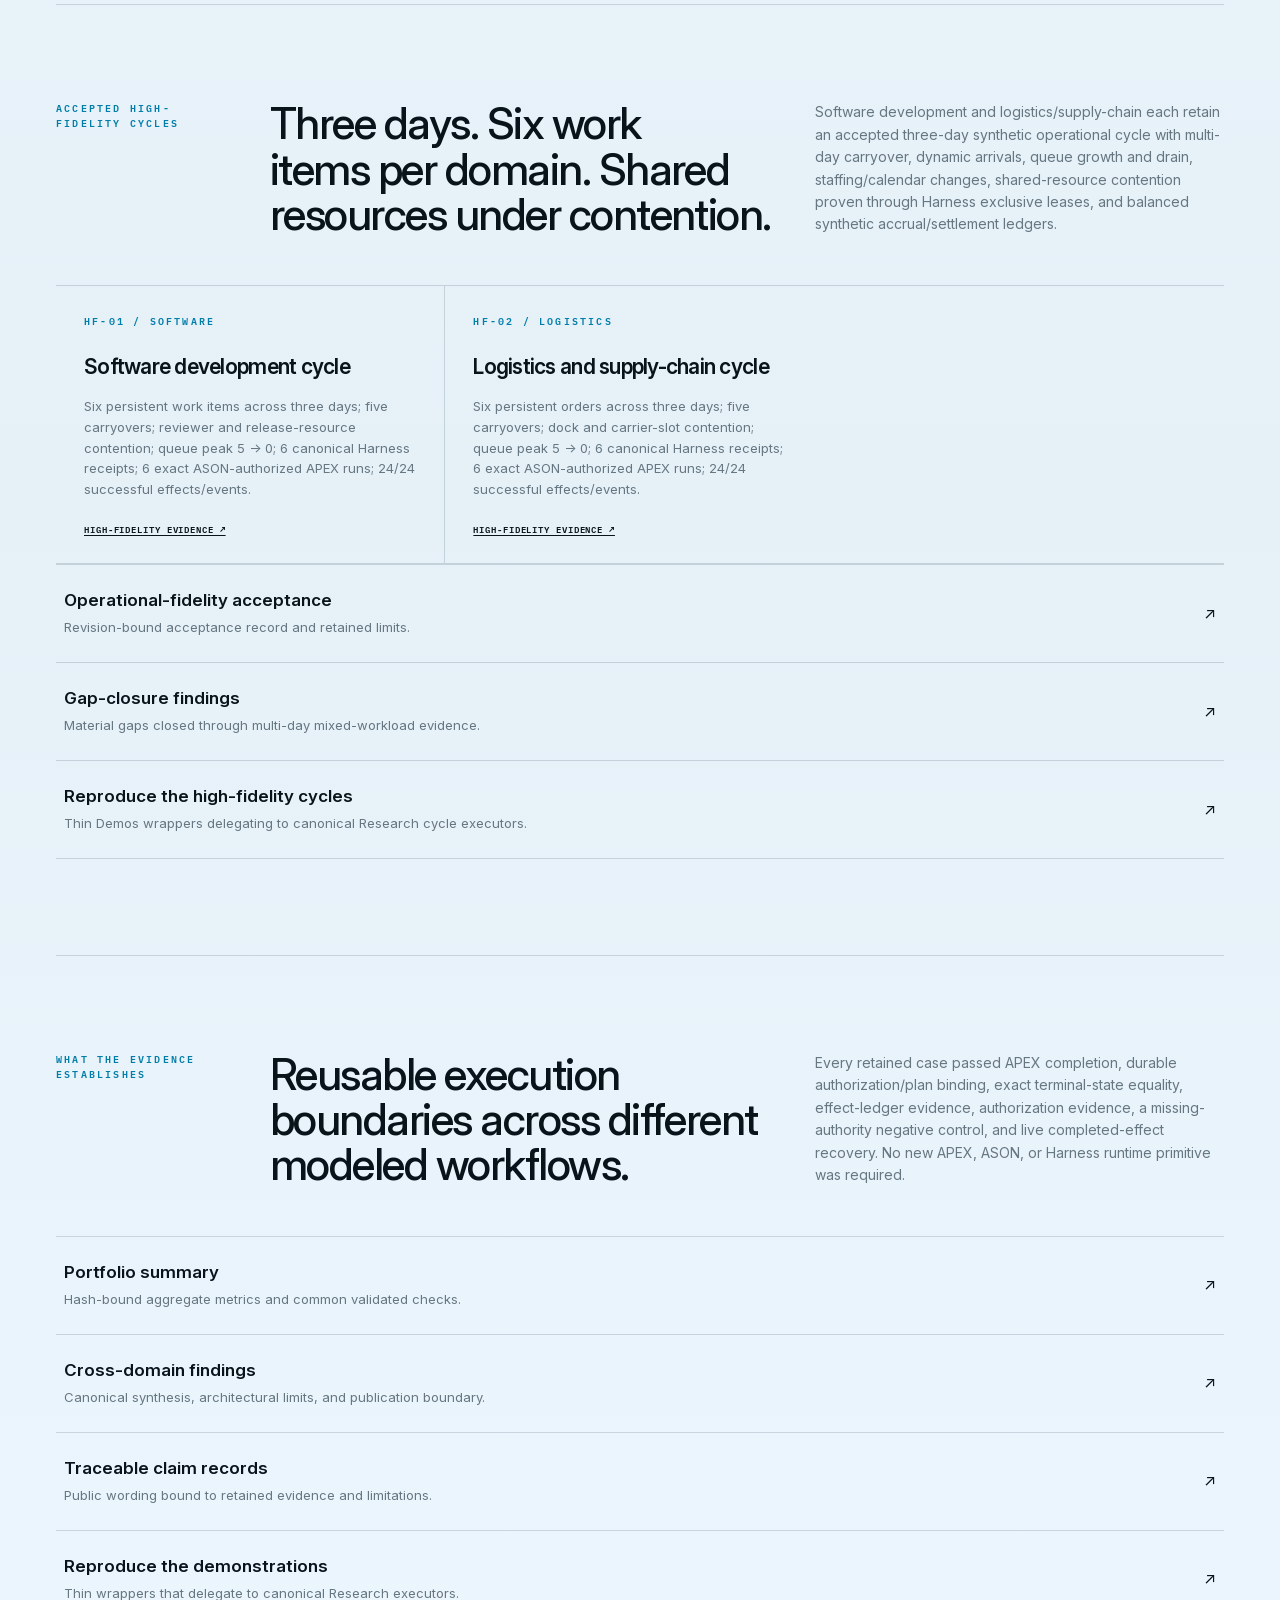
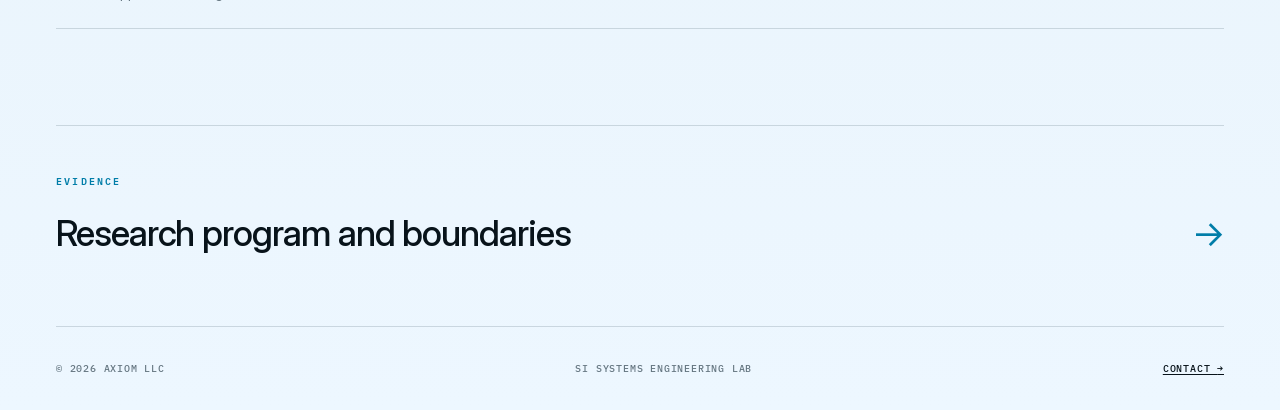
==== commit ea7aaa2b: "Launch dedicated Director flagship page and site-wide navigation" ====
--- a/case-studies/index.html
+++ b/case-studies/index.html
@@ -7,7 +7,7 @@
 </head>
 <body>
   <a class="skip-link" href="#main">Skip to content</a>
-  <header class="site-header wrap"><a class="brand" href="../" aria-label="AXIOM LLC home"><img src="../assets/brand/axiom-mark-64.png" width="37" height="37" srcset="../assets/brand/axiom-mark-64.png 1x, ../assets/brand/axiom-mark-128.png 2x" alt=""><span>AXIOM</span></a><button class="nav-toggle" type="button" data-nav-toggle aria-expanded="false" aria-label="Toggle navigation"><span aria-hidden="true"></span><span aria-hidden="true"></span><span aria-hidden="true"></span></button><nav aria-label="Main navigation"><a href="../systems/">Systems</a><a href="../research/">Research</a><a href="../engineering/">Engineering</a><a href="../contact/">Contact</a></nav><button class="theme-toggle" type="button" data-theme-toggle aria-label="Theme: system"><span data-theme-label aria-hidden="true">◐</span><span class="sr-only">Change theme</span></button></header>
+  <header class="site-header wrap"><a class="brand" href="../" aria-label="AXIOM LLC home"><img src="../assets/brand/axiom-mark-64.png" width="37" height="37" srcset="../assets/brand/axiom-mark-64.png 1x, ../assets/brand/axiom-mark-128.png 2x" alt=""><span>AXIOM</span></a><button class="nav-toggle" type="button" data-nav-toggle aria-expanded="false" aria-label="Toggle navigation"><span aria-hidden="true"></span><span aria-hidden="true"></span><span aria-hidden="true"></span></button><nav aria-label="Main navigation"><a href="../director/">Director</a><a href="../systems/">Systems</a><a href="../research/">Research</a><a href="../engineering/">Engineering</a><a href="../contact/">Contact</a></nav><button class="theme-toggle" type="button" data-theme-toggle aria-label="Theme: system"><span data-theme-label aria-hidden="true">◐</span><span class="sr-only">Change theme</span></button></header>
   <main id="main">
     <header class="page-hero wrap"><p class="eyebrow">Validated executable demos</p><h1>Five synthetic organizations.<br><span class="hero-accent">One evidence path.</span></h1><p class="lede">AXIOM executed five materially different synthetic organizational workflows through the same domain-neutral Research → ASON → APEX path, with explicit authority gates, durable execution evidence, deterministic terminal validation, and completed-effect recovery.</p></header>
     <aside class="evidence-boundary wrap" aria-labelledby="boundary-title"><p class="eyebrow">Evidence boundary</p><div><h2 id="boundary-title">Simulation results and execution traces.</h2><p>Explore synthetic organization models, retained execution traces, reproducible evaluation and cross-domain engineering results.</p></div></aside>
--- a/styles.css
+++ b/styles.css
@@ -20,6 +20,7 @@
   --surface: rgba(255,255,255,.52);
   --surface-solid: #f8fbfd;
   --surface-raised: rgba(255,255,255,.82);
+  --button-text: #c6d0d6;
   --text: #20303b;
   --text-strong: #08131a;
   --muted: #667782;
@@ -39,6 +40,10 @@
   color: var(--text);
   font-family: var(--sans);
   font-synthesis: none;
+  font-optical-sizing: auto;
+  font-kerning: normal;
+  -webkit-font-smoothing: antialiased;
+  -moz-osx-font-smoothing: grayscale;
 }
 
 :root[data-theme="dark"] {
@@ -48,11 +53,12 @@
   --surface: rgba(255,255,255,.018);
   --surface-solid: #071017;
   --surface-raised: rgba(255,255,255,.035);
-  --text: #c8d2d8;
-  --text-strong: #f5f7f8;
+  --button-text: #10202a;
+  --text: #a6b5bf;
+  --text-strong: #b9c5cd;
   --muted: #7f8d95;
   --accent: #4ad9ff;
-  --accent-strong: #81e6ff;
+  --accent-strong: #89afbd;
   --accent-soft: #123b49;
   --line: rgba(152,198,218,.16);
   --line-strong: rgba(168,215,235,.34);
@@ -69,11 +75,12 @@
     --surface: rgba(255,255,255,.018);
     --surface-solid: #071017;
     --surface-raised: rgba(255,255,255,.035);
-    --text: #c8d2d8;
-    --text-strong: #f5f7f8;
+    --button-text: #10202a;
+    --text: #a6b5bf;
+    --text-strong: #b9c5cd;
     --muted: #7f8d95;
     --accent: #4ad9ff;
-    --accent-strong: #81e6ff;
+    --accent-strong: #89afbd;
     --accent-soft: #123b49;
     --line: rgba(152,198,218,.16);
     --line-strong: rgba(168,215,235,.34);
@@ -232,7 +239,7 @@
   letter-spacing: -.055em;
   line-height: .98;
 }
-.hero-accent { color: var(--accent-strong); }
+.hero-accent { color: var(--accent-strong); font-weight: 600; }
 .hero-bottom { z-index: 2; display: grid; gap: 28px; margin-top: 34px; }
 .hero-bottom .lede { max-width: 570px; }
 .actions { display: flex; align-items: center; gap: 28px; flex-wrap: wrap; }
@@ -245,7 +252,7 @@
   padding: 11px 20px;
   border: 1px solid var(--text-strong);
   border-radius: 999px;
-  color: var(--bg);
+  color: var(--button-text);
   background: var(--text-strong);
   font: 600 10px/1 var(--mono);
   letter-spacing: .14em;
@@ -253,7 +260,7 @@
   text-decoration: none;
   transition: transform .16s ease, background-color .16s ease, color .16s ease;
 }
-.button:hover { color: var(--bg); transform: translateY(-1px); }
+.button:hover { color: var(--button-text); transform: translateY(-1px); }
 .quiet-link, .section-link {
   color: var(--text-strong);
   font: 600 10px/1.4 var(--mono);
@@ -363,10 +370,11 @@
   transform: rotate(30deg) skewY(-8deg);
 }
 .system-glyph::after { inset: 27px; transform: rotate(30deg) skewY(-8deg); border-color: var(--accent); }
-.glyph-runtime::before { transform: rotate(45deg); }
-.glyph-runtime::after { transform: rotate(45deg) scale(.65); }
-.glyph-context::before { border-radius: 50%; transform: none; }
-.glyph-context::after { border-radius: 50%; transform: scale(.58); }
+.glyph-policy::before, .glyph-policy::after,
+.glyph-runtime::before, .glyph-runtime::after,
+.glyph-context::before, .glyph-context::after { content: none; }
+.glyph-policy, .glyph-runtime, .glyph-context { opacity: .8; color: var(--accent-strong); }
+.system-glyph svg { width: 100%; height: 100%; }
 
 .evidence-list, .artifact-list { display: grid; gap: 0; border-top: 1px solid var(--line); }
 .evidence-list > a, .artifact-list > a {
@@ -614,17 +622,6 @@
 @media (max-width: 760px) {
   :root { --edge: 18px; }
   body { font-size: 15px; }
-  .site-header { min-height: 66px; flex-wrap: wrap; gap: 7px 12px; padding-block: 8px; }
-  .brand { font-size: 16px; letter-spacing: .22em; }
-  .brand img { width: 34px; height: 34px; }
-  .theme-toggle { width: 34px; min-width: 34px; height: 34px; flex-basis: 34px; gap: 0; padding: 0; }
-  .theme-toggle [data-theme-label] { display: none; }
-  .nav-toggle { display: block; }
-  .site-header nav { display: none; order: 3; width: 100%; padding: 10px 0 2px; grid-template-columns: repeat(2, 1fr); gap: 0; border-top: 1px solid var(--line); }
-  .site-header.nav-open nav { display: grid; }
-  .site-header nav a, .site-header nav a:last-child { min-height: 44px; padding: 13px 0; border: 0; border-radius: 0; font-size: 10px; }
-  .site-header nav a:nth-child(odd) { border-right: 1px solid var(--line); }
-  .site-header nav a:nth-child(n+3) { border-top: 1px solid var(--line); }
 
   .home-hero {
     min-height: auto;
@@ -699,3 +696,60 @@
   .featured-demo { grid-template-columns: minmax(0, 1fr); }
   .featured-demo-copy { max-width: 680px; }
 }
+
+/* Director has its own control-plane presentation above the three core services. */
+.director-feature { scroll-margin-top: 100px; }
+.director-capabilities { display: grid; grid-template-columns: repeat(3, minmax(0, 1fr)); border-block: 1px solid var(--line); }
+.director-capabilities-wide { grid-template-columns: repeat(2, minmax(0, 1fr)); }
+.director-capabilities article { min-width: 0; padding: 28px; border-right: 1px solid var(--line); }
+.director-capabilities article:last-child, .director-capabilities-wide article:nth-child(2n) { border-right: 0; }
+.director-capabilities-wide article:nth-child(n+3) { border-top: 1px solid var(--line); }
+.director-capabilities h3, .director-boundary h3 { font-size: 22px; font-weight: 500; line-height: 1.2; }
+.director-capabilities p { margin-top: 14px; color: var(--muted); font-size: 14px; max-width: 52ch; }
+.director-boundary { display: grid; grid-template-columns: minmax(0, .7fr) minmax(0, 1.3fr); gap: 32px; margin-top: 32px; }
+.director-boundary p { color: var(--text); font-size: 14px; }
+@media (max-width: 760px) {
+  .director-capabilities, .director-capabilities-wide, .director-boundary { grid-template-columns: 1fr; }
+  .director-capabilities article { padding: 24px 0; border-right: 0; }
+  .director-capabilities article + article { border-top: 1px solid var(--line); }
+}
+
+/* Collapse the expanded primary navigation before it crowds the header. */
+@media (max-width: 960px) {
+  .site-header { min-height: 66px; flex-wrap: wrap; gap: 7px 12px; padding-block: 8px; }
+  .brand { font-size: 16px; letter-spacing: .22em; }
+  .brand img { width: 34px; height: 34px; }
+  .theme-toggle { width: 34px; min-width: 34px; height: 34px; flex-basis: 34px; gap: 0; padding: 0; }
+  .theme-toggle [data-theme-label] { display: none; }
+  .nav-toggle { display: block; }
+  .site-header nav { display: none; order: 3; width: 100%; padding: 10px 0 2px; grid-template-columns: repeat(2, 1fr); gap: 0; border-top: 1px solid var(--line); }
+  .site-header.nav-open nav { display: grid; }
+  .site-header nav a, .site-header nav a:last-child { min-height: 44px; padding: 13px 0; border: 0; border-radius: 0; font-size: 10px; }
+  .site-header nav a:nth-child(odd) { border-right: 1px solid var(--line); }
+  .site-header nav a:nth-child(n+3) { border-top: 1px solid var(--line); }
+
+}
+.director-cycle { list-style: none; margin: 0; padding: 0; display: grid; grid-template-columns: repeat(2, minmax(0, 1fr)); border-block: 1px solid var(--line); }
+.director-cycle li { min-width: 0; padding: 28px; border-right: 1px solid var(--line); }
+.director-cycle li:nth-child(2n) { border-right: 0; }
+.director-cycle li:nth-child(n+3) { border-top: 1px solid var(--line); }
+.director-cycle h3 { margin-top: 18px; font-size: 22px; font-weight: 500; }
+.director-cycle p { margin-top: 14px; color: var(--muted); font-size: 14px; }
+.director-example { list-style: none; margin: 0; padding: 0; border-top: 1px solid var(--line); }
+.director-example li { display: grid; grid-template-columns: minmax(100px, .3fr) minmax(0, 1fr); gap: 28px; padding: 24px 0; border-bottom: 1px solid var(--line); }
+.director-example b { color: var(--accent-strong); font: 500 12px/1.6 var(--mono); }
+.director-example p { color: var(--text); font-size: 14px; }
+.director-table-wrap { width: 100%; }
+.director-table { width: 100%; border-collapse: collapse; text-align: left; font-size: 14px; }
+.director-table caption { text-align: left; margin-bottom: 16px; color: var(--muted); font-size: 12px; }
+.director-table th, .director-table td { padding: 20px; border-bottom: 1px solid var(--line); vertical-align: top; }
+.director-table th { color: var(--text-strong); font-weight: 500; }
+.director-table thead th { color: var(--accent-strong); font: 500 11px/1.5 var(--mono); }
+.director-table td { color: var(--text); overflow-wrap: anywhere; }
+@media (max-width: 760px) {
+  .director-cycle { grid-template-columns: 1fr; }
+  .director-cycle li { border-right: 0; padding: 24px 0; }
+  .director-cycle li + li { border-top: 1px solid var(--line); }
+  .director-example li { grid-template-columns: 1fr; gap: 10px; }
+  .director-table th, .director-table td { padding: 16px 10px; }
+}
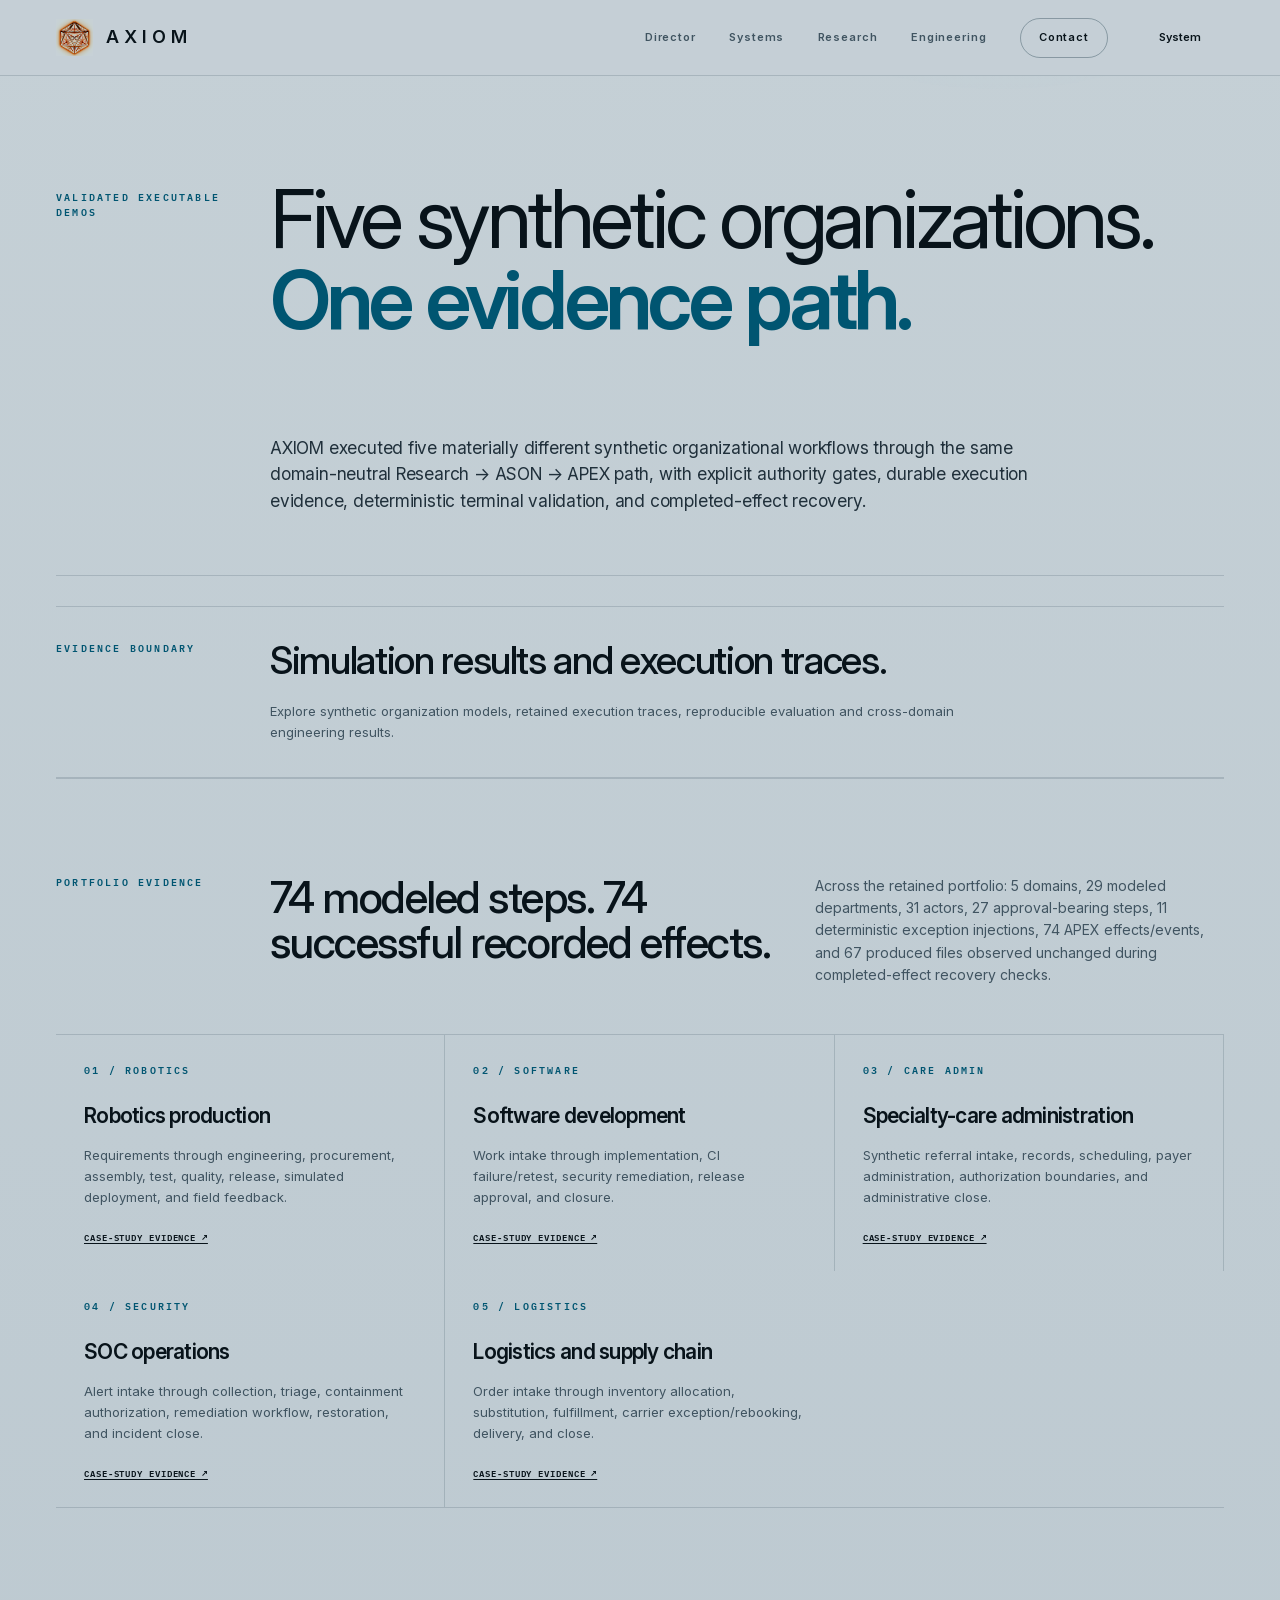
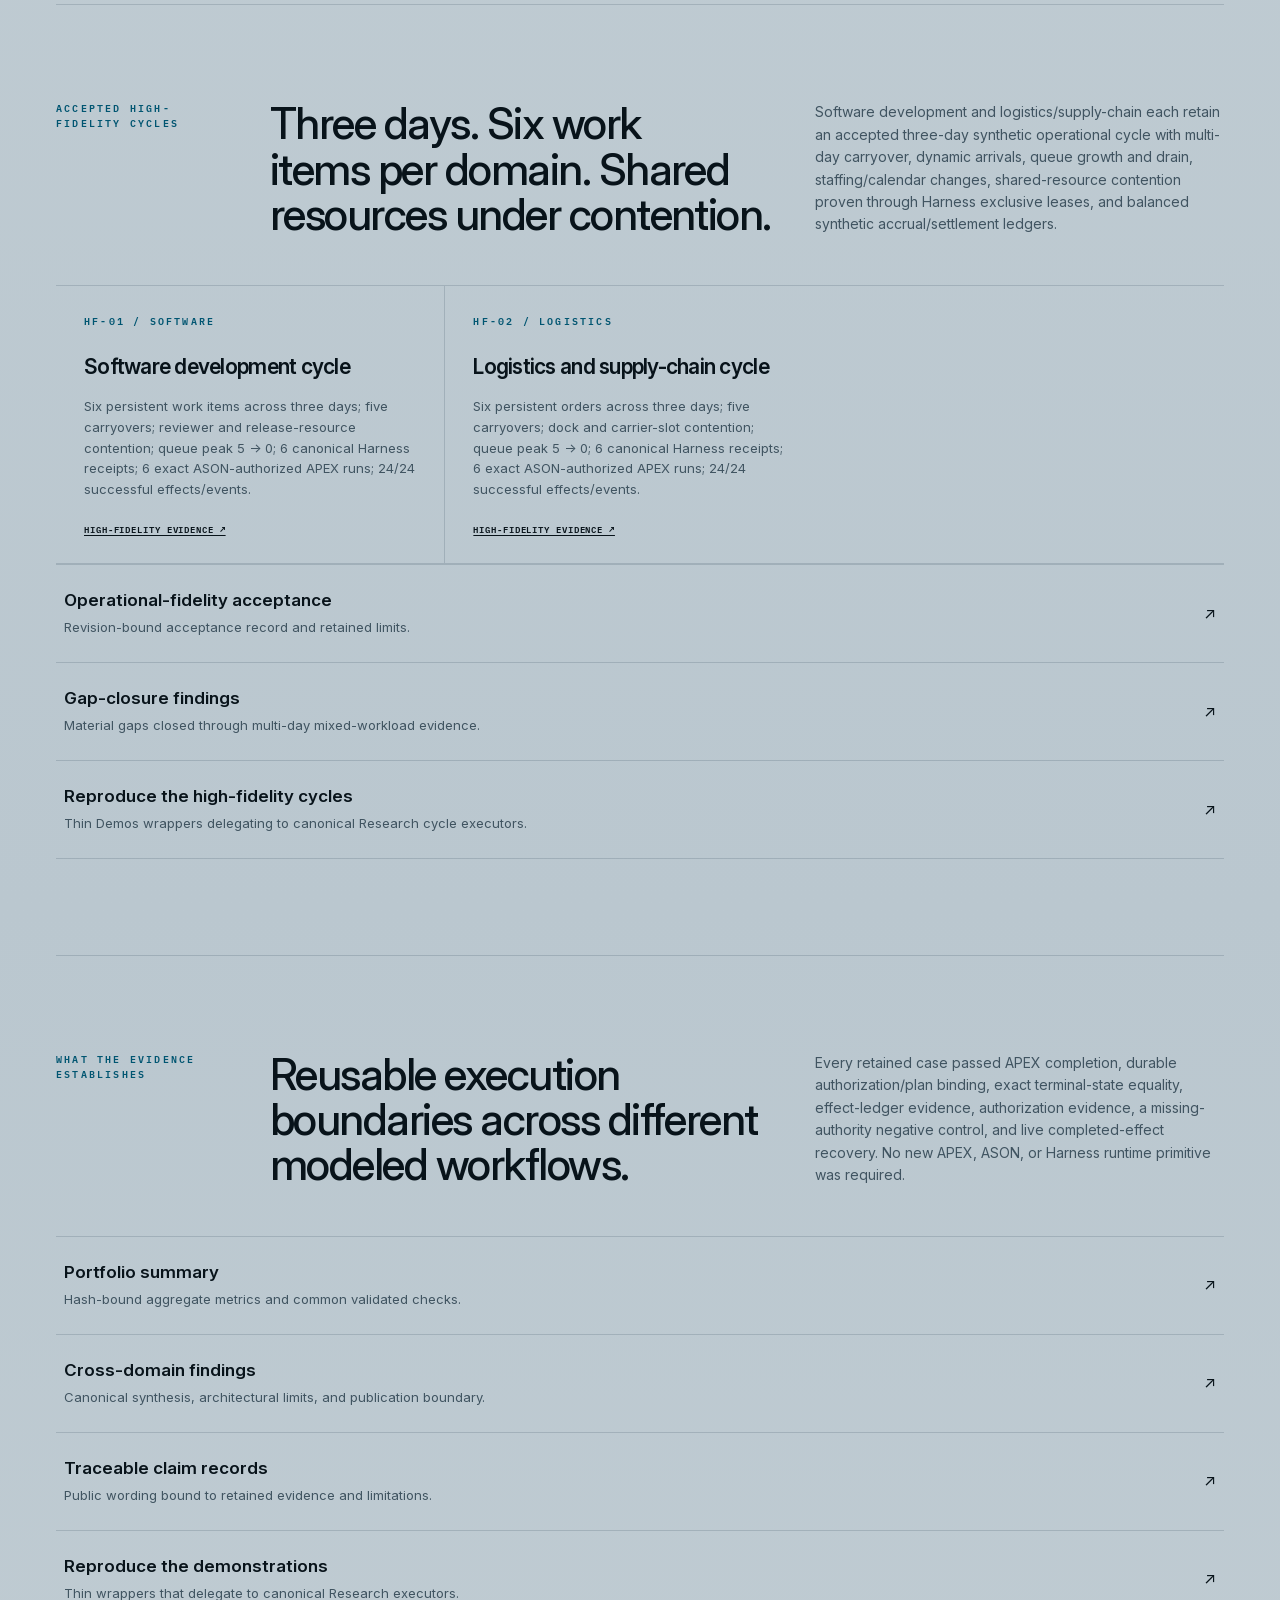
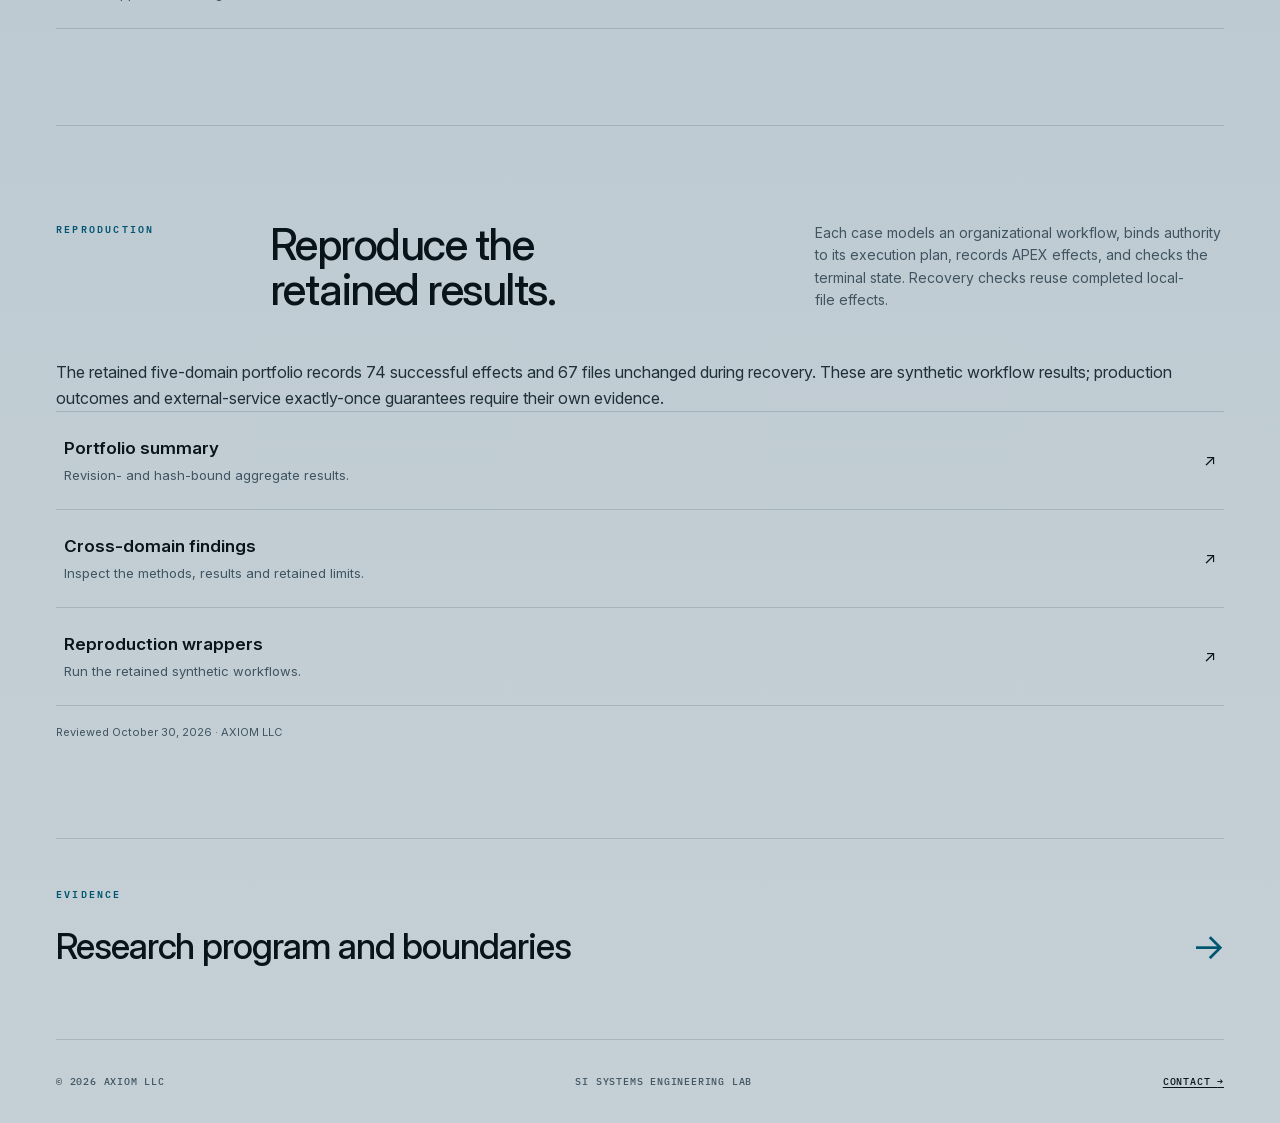
==== commit c6670ec7: "Add search discovery, structured data and evidence-focused metadata" ====
--- a/case-studies/index.html
+++ b/case-studies/index.html
@@ -2,8 +2,24 @@
 <html lang="en">
 <head>
   <meta charset="utf-8"><meta name="viewport" content="width=device-width, initial-scale=1"><meta name="color-scheme" content="light dark"><meta name="theme-color" content="#edf7ff">
-  <title>Organizational Simulation Case Studies — AXIOM LLC</title><meta name="description" content="Evidence-traceable AXIOM case studies from five validated synthetic organizational simulations.">
+  <title>Agent Orchestration Case Studies — AXIOM LLC</title><meta name="description" content="Explore five synthetic organizational workflows with recorded execution effects, explicit authority gates and reproducible recovery evidence across AXIOM systems.">
   <link rel="icon" type="image/svg+xml" href="../favicon.svg"><link rel="icon" type="image/png" sizes="32x32" href="../assets/brand/axiom-mark-32.png"><link rel="apple-touch-icon" sizes="180x180" href="../assets/brand/axiom-mark-180.png"><link rel="manifest" href="../site.webmanifest"><script>(()=>{try{const m=localStorage.getItem("axiom-theme");if(m==="light"||m==="dark")document.documentElement.dataset.theme=m;}catch(_){}})();</script><link rel="stylesheet" href="../styles.css">
+  <link rel="canonical" href="https://axiom-llc.github.io/case-studies/">
+  <meta property="og:type" content="website">
+  <meta property="og:site_name" content="AXIOM LLC">
+  <meta property="og:title" content="Agent Orchestration Case Studies — AXIOM LLC">
+  <meta property="og:description" content="Explore five synthetic organizational workflows with recorded execution effects, explicit authority gates and reproducible recovery evidence across AXIOM systems.">
+  <meta property="og:url" content="https://axiom-llc.github.io/case-studies/">
+  <meta property="og:image" content="https://axiom-llc.github.io/assets/visual/hero-axiom.png">
+  <meta property="og:image:width" content="1672">
+  <meta property="og:image:height" content="941">
+  <meta property="og:image:alt" content="AXIOM structural artwork">
+  <meta name="twitter:card" content="summary_large_image">
+  <meta name="twitter:title" content="Agent Orchestration Case Studies — AXIOM LLC">
+  <meta name="twitter:description" content="Explore five synthetic organizational workflows with recorded execution effects, explicit authority gates and reproducible recovery evidence across AXIOM systems.">
+  <meta name="twitter:image" content="https://axiom-llc.github.io/assets/visual/hero-axiom.png">
+  <meta name="twitter:image:alt" content="AXIOM structural artwork">
+  <script type="application/ld+json">{"@context":"https://schema.org","@graph":[{"@type":"WebPage","@id":"https://axiom-llc.github.io/case-studies/#webpage","url":"https://axiom-llc.github.io/case-studies/","name":"Agent Orchestration Case Studies — AXIOM LLC","description":"Explore five synthetic organizational workflows with recorded execution effects, explicit authority gates and reproducible recovery evidence across AXIOM systems.","inLanguage":"en","isPartOf":{"@id":"https://axiom-llc.github.io/#website"},"publisher":{"@id":"https://axiom-llc.github.io/#organization"},"breadcrumb":{"@id":"https://axiom-llc.github.io/case-studies/#breadcrumbs"}},{"@type":"BreadcrumbList","@id":"https://axiom-llc.github.io/case-studies/#breadcrumbs","itemListElement":[{"@type":"ListItem","position":1,"name":"Home","item":"https://axiom-llc.github.io/"},{"@type":"ListItem","position":2,"name":"Case studies","item":"https://axiom-llc.github.io/case-studies/"}]}]}</script>
 </head>
 <body>
   <a class="skip-link" href="#main">Skip to content</a>
@@ -42,6 +58,16 @@
         <a href="https://github.com/axiom-llc/axiom-demos/tree/main/organizational-simulations"><span><strong>Reproduce the demonstrations</strong><small>Thin wrappers that delegate to canonical Research executors.</small></span><b aria-hidden="true">↗</b></a>
       </div>
     </section>
+    <section class="section wrap" aria-labelledby="reproduce-title">
+      <div class="section-intro"><p class="eyebrow">Reproduction</p><h2 id="reproduce-title">Reproduce the retained results.</h2><p>Each case models an organizational workflow, binds authority to its execution plan, records APEX effects, and checks the terminal state. Recovery checks reuse completed local-file effects.</p></div>
+      <p>The retained five-domain portfolio records 74 successful effects and 67 files unchanged during recovery. These are synthetic workflow results; production outcomes and external-service exactly-once guarantees require their own evidence.</p>
+      <div class="artifact-list">
+        <a href="https://github.com/axiom-llc/axiom-research/blob/main/simulations/portfolio-summary.json"><span><strong>Portfolio summary</strong><small>Revision- and hash-bound aggregate results.</small></span><b aria-hidden="true">↗</b></a>
+        <a href="https://github.com/axiom-llc/axiom-research/blob/main/simulations/cross-domain-findings.md"><span><strong>Cross-domain findings</strong><small>Inspect the methods, results and retained limits.</small></span><b aria-hidden="true">↗</b></a>
+        <a href="https://github.com/axiom-llc/axiom-demos/tree/main/organizational-simulations"><span><strong>Reproduction wrappers</strong><small>Run the retained synthetic workflows.</small></span><b aria-hidden="true">↗</b></a>
+      </div>
+      <p class="ecosystem-attribution">Reviewed October 30, 2026 · AXIOM LLC</p>
+    </section>
     <section class="next-page wrap"><p class="eyebrow">Evidence</p><a href="../research/"><span>Research program and boundaries</span><b aria-hidden="true">→</b></a></section>
   </main>
   <footer class="site-footer wrap"><p>© 2026 AXIOM LLC</p><p>SI systems engineering lab</p><a href="../contact/">Contact <span aria-hidden="true">→</span></a></footer>
--- a/styles.css
+++ b/styles.css
@@ -15,22 +15,22 @@
 
 :root {
   color-scheme: light dark;
-  --bg: #edf7ff;
-  --bg-2: #e5f0f7;
-  --surface: rgba(255,255,255,.52);
-  --surface-solid: #f8fbfd;
-  --surface-raised: rgba(255,255,255,.82);
+  --bg: #c5d0d6;
+  --bg-2: #bac7cf;
+  --surface: rgba(209,219,224,.52);
+  --surface-solid: #d1dbe0;
+  --surface-raised: rgba(209,219,224,.82);
   --button-text: #c6d0d6;
   --text: #20303b;
   --text-strong: #08131a;
-  --muted: #667782;
+  --muted: #405461;
   --accent: #009fd4;
-  --accent-strong: #007da8;
+  --accent-strong: #005571;
   --accent-soft: #c4efff;
   --line: rgba(20,48,64,.16);
   --line-strong: rgba(20,48,64,.34);
   --focus: #007da8;
-  --header: rgba(237,247,255,.96);
+  --header: rgba(197,208,214,.96);
   --mono-filter: none;
   --sans: "Inter", ui-sans-serif, system-ui, -apple-system, BlinkMacSystemFont, "Segoe UI", Arial, sans-serif;
   --mono: "IBM Plex Mono", ui-monospace, "SFMono-Regular", Consolas, monospace;
@@ -294,8 +294,8 @@
   opacity: .98;
   filter: saturate(.82) contrast(1.02);
 }
-:root[data-theme="light"] .hero-geometry img { opacity: .78; mix-blend-mode: multiply; }
-@media (prefers-color-scheme: light) { :root:not([data-theme]) .hero-geometry img { opacity: .78; mix-blend-mode: multiply; } }
+:root[data-theme="light"] .hero-geometry img { opacity: .98; mix-blend-mode: normal; }
+@media (prefers-color-scheme: light) { :root:not([data-theme]) .hero-geometry img { opacity: .98; mix-blend-mode: normal; } }
 .hero-index {
   grid-area: index;
   z-index: 3;
@@ -753,3 +753,54 @@
   .director-example li { grid-template-columns: 1fr; gap: 10px; }
   .director-table th, .director-table td { padding: 16px 10px; }
 }
+
+/* Director hero: overlapping artwork with soft edges and no card frame. */
+.page-hero.director-hero {
+  grid-template-columns: minmax(0, 1fr);
+  grid-template-rows: auto;
+  align-items: center;
+  gap: 0;
+  isolation: isolate;
+}
+.director-hero-copy {
+  grid-area: 1 / 1;
+  min-width: 0;
+  width: 52%;
+  position: relative;
+  z-index: 1;
+}
+.director-hero .eyebrow { padding-top: 0; margin-bottom: 24px; }
+.director-hero h1 { font-size: clamp(46px, 5vw, 76px); }
+.director-hero .lede { margin-top: 28px; max-width: 100%; }
+.director-hero-art {
+  grid-area: 1 / 1;
+  width: 68%;
+  justify-self: end;
+  pointer-events: none;
+  -webkit-mask-image: linear-gradient(to right, transparent 0 30%, #000 55%, #000 92%, transparent), linear-gradient(to bottom, transparent, #000 12%, #000 82%, transparent);
+  -webkit-mask-composite: source-in;
+  mask-image: linear-gradient(to right, transparent 0 30%, #000 55%, #000 92%, transparent), linear-gradient(to bottom, transparent, #000 12%, #000 82%, transparent);
+  mask-composite: intersect;
+}
+.director-hero-art img { display: block; width: 100%; height: auto; border: 0; }
+@media (max-width: 760px) {
+  .page-hero.director-hero { display: grid; grid-template-columns: 1fr; gap: 0; }
+  .director-hero-copy { grid-area: auto; width: 100%; }
+  .director-hero-art {
+    grid-area: auto; width: 100%; max-width: 600px; justify-self: center; margin-top: 0;
+    -webkit-mask-image: linear-gradient(to right, transparent, #000 18%, #000 92%, transparent), linear-gradient(to bottom, transparent, #000 14%, #000 82%, transparent);
+    mask-image: linear-gradient(to right, transparent, #000 18%, #000 92%, transparent), linear-gradient(to bottom, transparent, #000 14%, #000 82%, transparent);
+  }
+}
+
+/* Fit the complete homepage term to its own column at every viewport. */
+.home-hero .hero-copy { container-type: inline-size; grid-column: 1 / -1; width: min(100%, 900px); }
+.home-hero #hero-title { font-size: clamp(32px, 11cqw, 116px); }
+.hero-term { white-space: nowrap; }
+
+/* Give the engagement contact prompt and action distinct breathing room. */
+.engagement-contact-details { display: grid; align-content: center; gap: 30px; padding-block: 12px; }
+.engagement-contact-details > p { max-width: 58ch; line-height: 1.8; }
+.engagement-contact-details > .button { justify-self: start; }
+
+.home-hero .hero-second { font-size: 1.12em; }
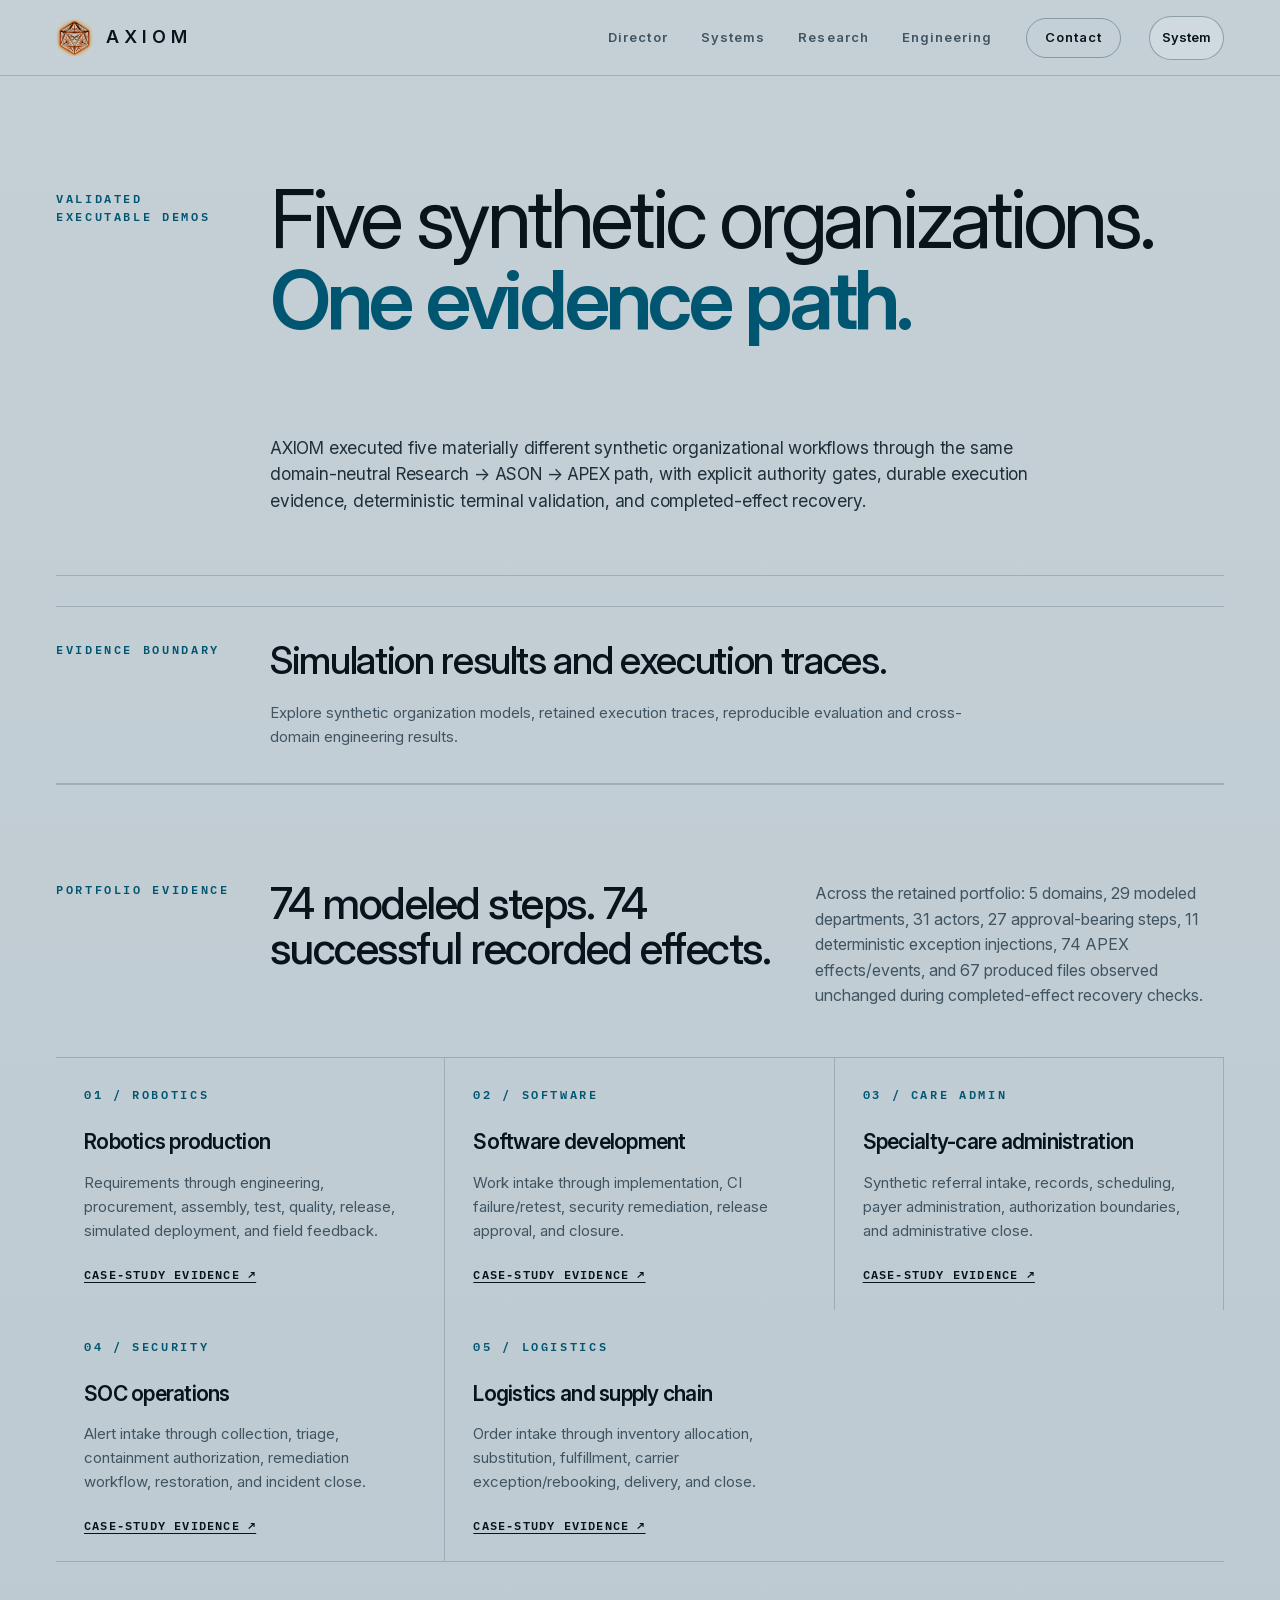
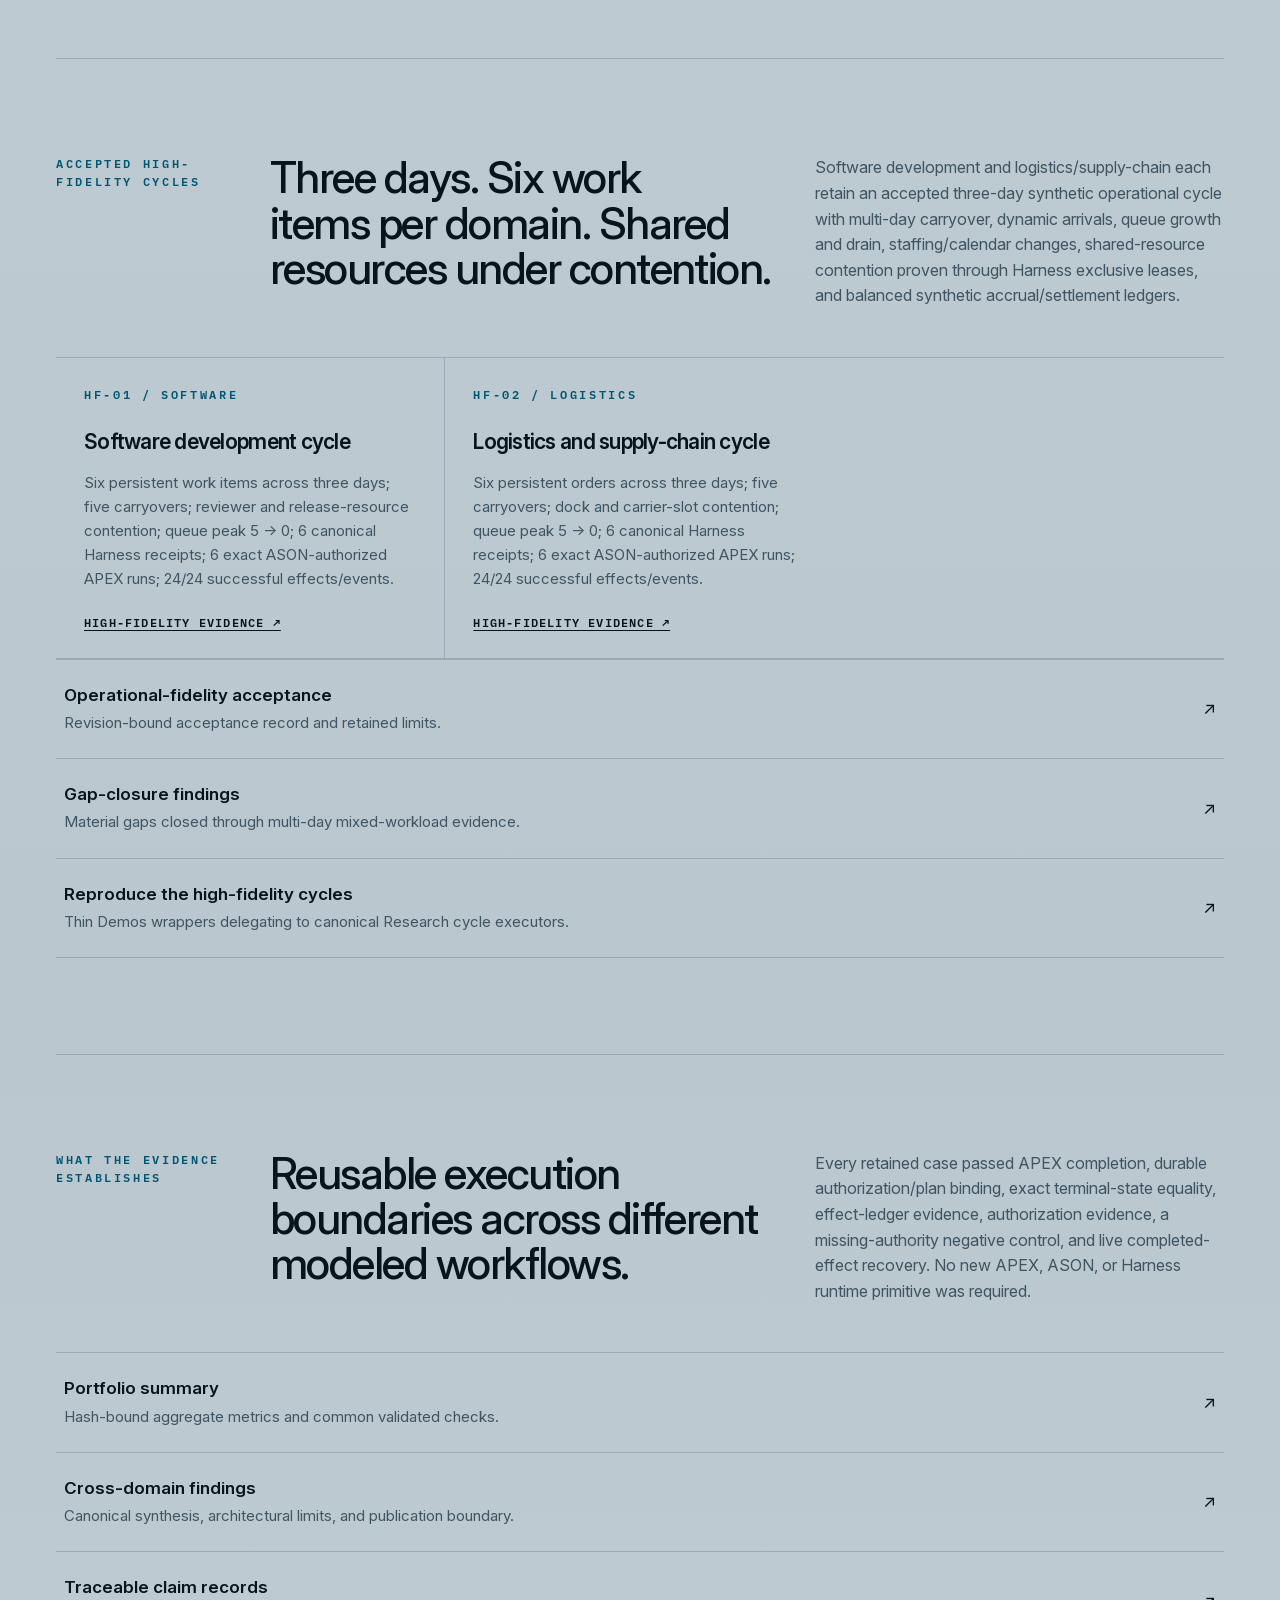
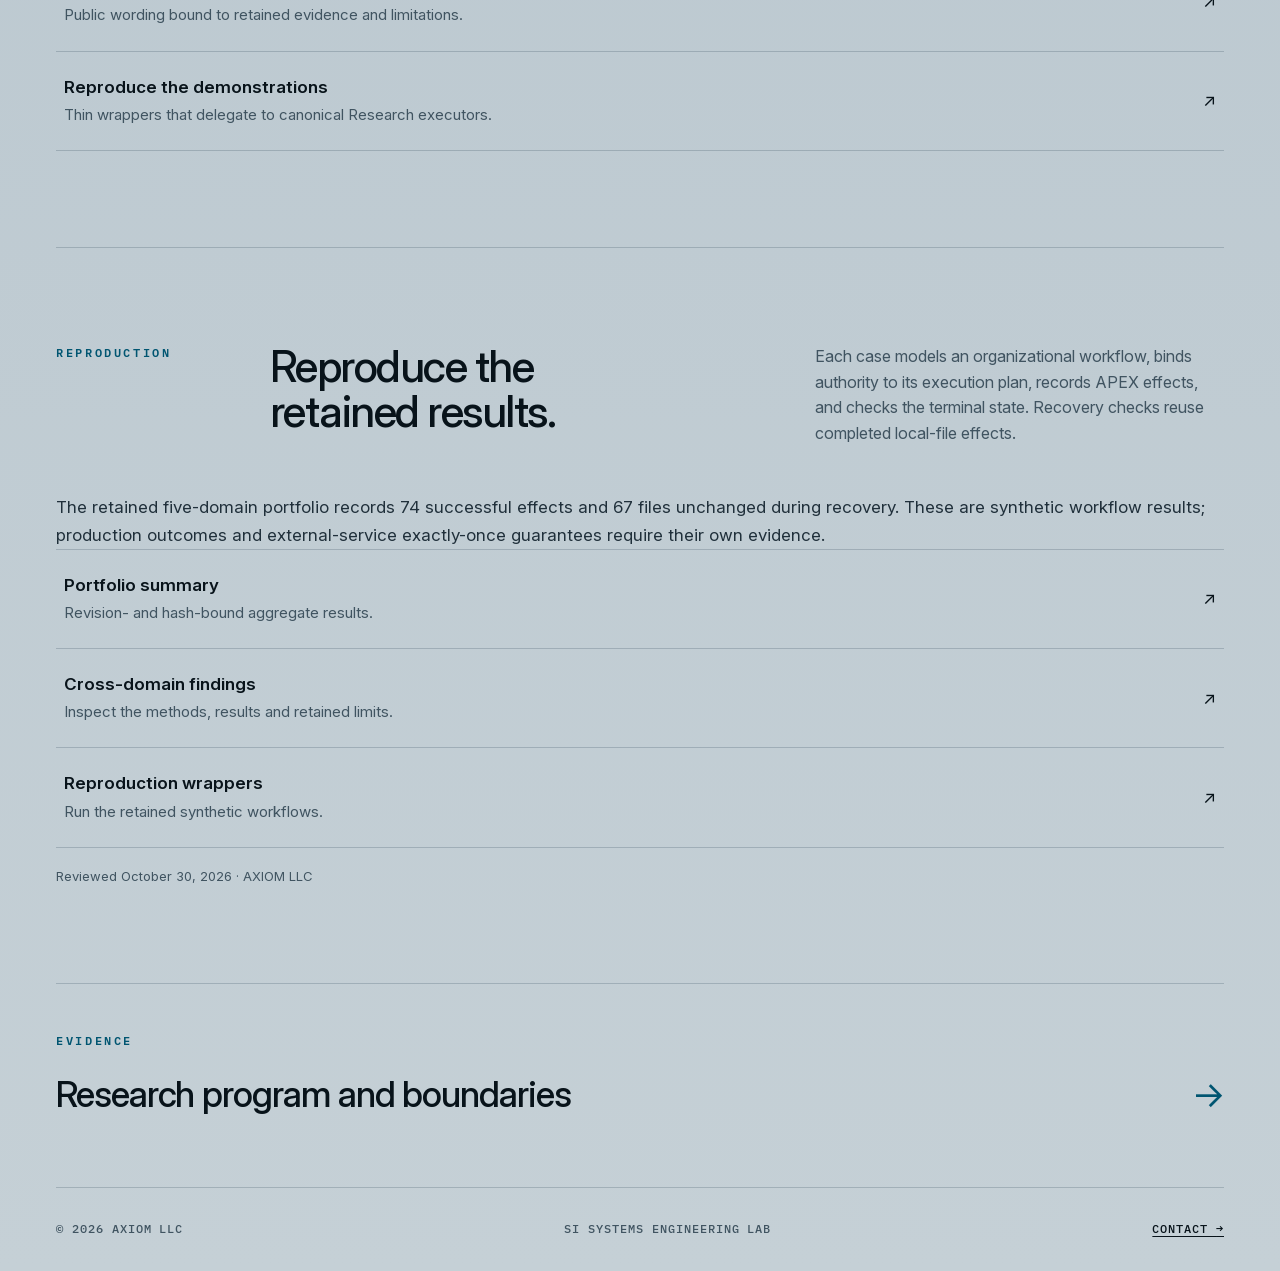
==== commit 1b1b4e51: "Refine dual-theme UI and clarify agent reliability packages" ====
--- a/case-studies/index.html
+++ b/case-studies/index.html
@@ -1,7 +1,7 @@
 <!doctype html>
 <html lang="en">
 <head>
-  <meta charset="utf-8"><meta name="viewport" content="width=device-width, initial-scale=1"><meta name="color-scheme" content="light dark"><meta name="theme-color" content="#edf7ff">
+  <meta charset="utf-8"><meta name="viewport" content="width=device-width, initial-scale=1"><meta name="color-scheme" content="light dark"><meta name="theme-color" content="#c5d0d6">
   <title>Agent Orchestration Case Studies — AXIOM LLC</title><meta name="description" content="Explore five synthetic organizational workflows with recorded execution effects, explicit authority gates and reproducible recovery evidence across AXIOM systems.">
   <link rel="icon" type="image/svg+xml" href="../favicon.svg"><link rel="icon" type="image/png" sizes="32x32" href="../assets/brand/axiom-mark-32.png"><link rel="apple-touch-icon" sizes="180x180" href="../assets/brand/axiom-mark-180.png"><link rel="manifest" href="../site.webmanifest"><script>(()=>{try{const m=localStorage.getItem("axiom-theme");if(m==="light"||m==="dark")document.documentElement.dataset.theme=m;}catch(_){}})();</script><link rel="stylesheet" href="../styles.css">
   <link rel="canonical" href="https://axiom-llc.github.io/case-studies/">
--- a/styles.css
+++ b/styles.css
@@ -14,7 +14,7 @@
 }
 
 :root {
-  color-scheme: light dark;
+  color-scheme: light;
   --bg: #c5d0d6;
   --bg-2: #bac7cf;
   --surface: rgba(209,219,224,.52);
@@ -27,7 +27,7 @@
   --accent: #009fd4;
   --accent-strong: #005571;
   --accent-soft: #c4efff;
-  --line: rgba(20,48,64,.16);
+  --line: rgba(20,48,64,.20);
   --line-strong: rgba(20,48,64,.34);
   --focus: #007da8;
   --header: rgba(197,208,214,.96);
@@ -50,18 +50,18 @@
   color-scheme: dark;
   --bg: #03090e;
   --bg-2: #07121a;
-  --surface: rgba(255,255,255,.018);
+  --surface: rgba(255,255,255,.032);
   --surface-solid: #071017;
-  --surface-raised: rgba(255,255,255,.035);
-  --button-text: #10202a;
-  --text: #a6b5bf;
-  --text-strong: #b9c5cd;
-  --muted: #7f8d95;
+  --surface-raised: rgba(255,255,255,.055);
+  --button-text: #0b1821;
+  --text: #b3c1cb;
+  --text-strong: #dce8ee;
+  --muted: #8d9da7;
   --accent: #4ad9ff;
-  --accent-strong: #89afbd;
+  --accent-strong: #91c6d4;
   --accent-soft: #123b49;
-  --line: rgba(152,198,218,.16);
-  --line-strong: rgba(168,215,235,.34);
+  --line: rgba(152,198,218,.22);
+  --line-strong: rgba(168,215,235,.40);
   --focus: #7ce5ff;
   --header: rgba(3,9,14,.96);
   --mono-filter: invert(1);
@@ -72,18 +72,18 @@
     color-scheme: dark;
     --bg: #03090e;
     --bg-2: #07121a;
-    --surface: rgba(255,255,255,.018);
+    --surface: rgba(255,255,255,.032);
     --surface-solid: #071017;
-    --surface-raised: rgba(255,255,255,.035);
-    --button-text: #10202a;
-    --text: #a6b5bf;
-    --text-strong: #b9c5cd;
-    --muted: #7f8d95;
+    --surface-raised: rgba(255,255,255,.055);
+    --button-text: #0b1821;
+    --text: #b3c1cb;
+    --text-strong: #dce8ee;
+    --muted: #8d9da7;
     --accent: #4ad9ff;
-    --accent-strong: #89afbd;
+    --accent-strong: #91c6d4;
     --accent-soft: #123b49;
-    --line: rgba(152,198,218,.16);
-    --line-strong: rgba(168,215,235,.34);
+    --line: rgba(152,198,218,.22);
+    --line-strong: rgba(168,215,235,.40);
     --focus: #7ce5ff;
     --header: rgba(3,9,14,.96);
     --mono-filter: invert(1);
@@ -99,7 +99,7 @@
   background:
     radial-gradient(circle at 78% -8%, color-mix(in srgb, var(--accent) 7%, transparent), transparent 28rem),
     linear-gradient(180deg, var(--bg), var(--bg-2) 58%, var(--bg));
-  font: 400 16px/1.6 var(--sans);
+  font: 400 1.0625rem/1.6 var(--sans);
   text-rendering: optimizeLegibility;
 }
 body::before {
@@ -127,7 +127,7 @@
 .skip-link:focus { transform: none; }
 .eyebrow, .index {
   color: var(--accent-strong);
-  font: 600 10px/1.5 var(--mono);
+  font: 600 .75rem/1.5 var(--mono);
   letter-spacing: .22em;
   text-transform: uppercase;
 }
@@ -169,11 +169,12 @@
   position: relative;
   padding-block: 13px;
   color: var(--muted);
-  font: 600 11px/1.2 var(--sans);
+  font: 600 .8125rem/1.2 var(--sans);
   letter-spacing: .08em;
   text-decoration: none;
 }
 .site-header nav a:hover, .site-header nav a[aria-current="page"] { color: var(--text-strong); }
+.site-header nav a:last-child:hover { background: var(--surface-raised); border-color: var(--accent-strong); }
 .site-header nav a[aria-current="page"]::after {
   content: "";
   position: absolute;
@@ -204,17 +205,23 @@
   align-items: center;
   justify-content: center;
   gap: 7px;
-  height: 36px;
+  height: 44px;
   min-width: 88px;
-  padding: 0 8px;
+  padding: 0 12px;
+  border: 1px solid var(--line-strong);
+  border-radius: 999px;
+  background: var(--surface-raised);
+  transition: background-color .16s ease, border-color .16s ease;
   flex: 0 0 auto;
-  font: 600 11px/1 var(--sans);
-}
+  font: 600 .8125rem/1 var(--sans);
+}
+.theme-toggle:hover, .nav-toggle:hover { background: var(--surface-solid); border-color: var(--accent-strong); }
 .theme-toggle .theme-icon { display: none; width: 18px; height: 18px; flex: none; }
 .theme-toggle[data-mode="system"] .theme-icon-system,
 .theme-toggle[data-mode="light"] .theme-icon-light,
 .theme-toggle[data-mode="dark"] .theme-icon-dark { display: block; }
-.nav-toggle { display: none; width: 38px; height: 38px; padding: 8px; }
+.nav-toggle { display: none; width: 44px; height: 44px; padding: 10px; border: 1px solid var(--line-strong); border-radius: 50%; transition: background-color .16s ease, border-color .16s ease; }
+.site-header.nav-open .nav-toggle { background: var(--surface-raised); border-color: var(--accent-strong); }
 .nav-toggle span { display: block; width: 100%; height: 1px; margin: 5px 0; background: var(--text-strong); }
 
 .home-hero {
@@ -254,7 +261,7 @@
   border-radius: 999px;
   color: var(--button-text);
   background: var(--text-strong);
-  font: 600 10px/1 var(--mono);
+  font: 600 .8125rem/1.25 var(--mono);
   letter-spacing: .14em;
   text-transform: uppercase;
   text-decoration: none;
@@ -263,7 +270,7 @@
 .button:hover { color: var(--button-text); transform: translateY(-1px); }
 .quiet-link, .section-link {
   color: var(--text-strong);
-  font: 600 10px/1.4 var(--mono);
+  font: 600 .8125rem/1.4 var(--mono);
   letter-spacing: .13em;
   text-transform: uppercase;
 }
@@ -311,7 +318,7 @@
   padding: 12px 18px;
   border-right: 1px solid var(--line);
   color: var(--muted);
-  font: 500 9px/1.4 var(--mono);
+  font: 500 .75rem/1.4 var(--mono);
   letter-spacing: .16em;
   text-transform: uppercase;
 }
@@ -327,7 +334,7 @@
   margin-bottom: 48px;
 }
 .section-intro h2 { max-width: 720px; font-size: clamp(34px, 3.4vw, 50px); font-weight: 500; }
-.section-intro > p:last-child { max-width: 480px; color: var(--muted); font-size: 14px; }
+.section-intro > p:last-child { max-width: 480px; color: var(--muted); font-size: 1rem; }
 .section-intro.compact { grid-template-columns: 180px 1fr; }
 .section-link {
   display: inline-flex;
@@ -353,7 +360,7 @@
 .core-grid article:last-child, .agenda article:last-child, .stack-group:nth-child(3n) { border-right: 0; }
 .core-grid article { position: relative; display: flex; flex-direction: column; }
 .core-grid h3 { margin-block: 38px 18px; font-size: clamp(40px, 4vw, 58px); font-weight: 500; letter-spacing: -.045em; }
-.core-grid article > p:last-child { margin-top: auto; max-width: 36ch; color: var(--muted); font-size: 13px; }
+.core-grid article > p:last-child { margin-top: auto; max-width: 36ch; color: var(--muted); font-size: .9375rem; }
 .system-glyph {
   position: absolute;
   top: 28px;
@@ -389,15 +396,15 @@
 }
 .evidence-list > a:hover, .artifact-list > a:hover { background: var(--surface); }
 .evidence-list strong, .artifact-list strong { display: block; color: var(--text-strong); font-weight: 600; font-size: 17px; }
-.evidence-list small { display: block; margin-top: 5px; color: var(--accent-strong); font: 600 9px var(--mono); letter-spacing: .14em; text-transform: uppercase; }
-.evidence-list > a > span:nth-child(2), .artifact-list small { color: var(--muted); font-size: 13px; }
+.evidence-list small { display: block; margin-top: 5px; color: var(--accent-strong); font: 600 .75rem var(--mono); letter-spacing: .14em; text-transform: uppercase; }
+.evidence-list > a > span:nth-child(2), .artifact-list small { color: var(--muted); font-size: .9375rem; }
 .evidence-list b, .artifact-list b { color: var(--text-strong); font-weight: 400; }
 
 .evidence-panels { display: grid; grid-template-columns: repeat(3, 1fr); border-top: 1px solid var(--line); border-bottom: 1px solid var(--line); }
 .evidence-panel { padding: 22px; border-right: 1px solid var(--line); text-decoration: none; }
 .evidence-panel:last-child { border-right: 0; }
 .evidence-panel h3 { margin-top: 18px; font-size: 24px; font-weight: 500; }
-.evidence-panel p { margin-top: 9px; color: var(--muted); font-size: 13px; }
+.evidence-panel p { margin-top: 9px; color: var(--muted); font-size: .9375rem; }
 /* Editorial assets are 1672 × 941: preserve every subject, including the full engineering assembly. */
 .evidence-visual { position: relative; display: block; aspect-ratio: 1672 / 941; overflow: hidden; border: 1px solid var(--line); background: #071017; }
 .evidence-visual img { width: 100%; height: 100%; object-fit: contain; }
@@ -427,9 +434,9 @@
 /* ASUS has black SVG paths; brighten() leaves black unchanged. Invert only this mark. */
 :root[data-theme="dark"] .ecosystem-logo img[src$="/asus.svg"] { filter: invert(1); }
 @media (prefers-color-scheme: dark) { :root:not([data-theme]) .ecosystem-logo img[src$="/asus.svg"] { filter: invert(1); } }
-.ecosystem-card h3 { font-size: 16px; font-weight: 600; letter-spacing: -.015em; }
-.ecosystem-card div > p:last-child { color: var(--muted); font-size: 12px; }
-.ecosystem-attribution, .trademark-note { max-width: 850px; margin-top: 18px; color: var(--muted); font-size: 11px; }
+.ecosystem-card h3 { font-size: 1.0625rem; font-weight: 600; letter-spacing: -.015em; }
+.ecosystem-card div > p:last-child { color: var(--muted); font-size: .875rem; }
+.ecosystem-attribution, .trademark-note { max-width: 850px; margin-top: 18px; color: var(--muted); font-size: .8125rem; }
 
 .principle {
   padding-block: clamp(82px, 9vw, 132px);
@@ -439,7 +446,7 @@
   border-top: 1px solid var(--line);
 }
 .principle h2 { max-width: 760px; font-size: clamp(46px, 4.8vw, 72px); font-weight: 400; }
-.principle > p:nth-of-type(2) { align-self: end; max-width: 430px; color: var(--muted); font-size: 14px; }
+.principle > p:nth-of-type(2) { align-self: end; max-width: 430px; color: var(--muted); font-size: 1rem; }
 .principle .section-link { grid-column: 2; margin-top: 0; justify-self: start; }
 
 .home-contact {
@@ -454,11 +461,11 @@
 .home-contact-main { min-width: 0; }
 .home-contact h2 { margin-top: 18px; max-width: 720px; font-size: clamp(44px, 5vw, 76px); font-weight: 400; }
 .home-contact-lede { max-width: 580px; margin-top: 25px; color: var(--text-strong); font-size: clamp(18px, 1.6vw, 22px); line-height: 1.5; }
-.home-contact-detail { max-width: 570px; margin-top: 16px; color: var(--muted); font-size: 14px; }
+.home-contact-detail { max-width: 570px; margin-top: 16px; color: var(--muted); font-size: 1rem; }
 .home-contact-focus { display: flex; flex-wrap: wrap; gap: 10px 24px; margin: 26px 0 0; padding: 18px 0 0; border-top: 1px solid var(--line); list-style: none; }
-.home-contact-focus li { color: var(--text); font: 500 11px/1.5 var(--mono); }
+.home-contact-focus li { color: var(--text); font: 500 .8125rem/1.5 var(--mono); }
 .home-contact .actions { margin-top: 26px; }
-.home-contact-direct { margin-top: 24px; color: var(--muted); font-size: 12px; }
+.home-contact-direct { margin-top: 24px; color: var(--muted); font-size: .875rem; }
 .home-contact-direct a { color: var(--text-strong); }
 .home-contact-visual { display: block; width: 100%; height: auto; aspect-ratio: 1672 / 941; object-fit: cover; border: 1px solid var(--line); }
 
@@ -484,14 +491,14 @@
   padding: 32px 8px;
   border-bottom: 1px solid var(--line);
 }
-.arch-meta { display: flex; flex-direction: column; gap: 10px; color: var(--muted); font: 600 9px/1.45 var(--mono); letter-spacing: .14em; text-transform: uppercase; }
+.arch-meta { display: flex; flex-direction: column; gap: 10px; color: var(--muted); font: 600 .75rem/1.45 var(--mono); letter-spacing: .14em; text-transform: uppercase; }
 .arch-meta span:first-child { color: var(--accent-strong); }
 .arch-name h3 { font-size: clamp(34px, 3.6vw, 50px); font-weight: 500; }
-.arch-name p { margin-top: 8px; color: var(--muted); font-size: 13px; }
-.arch-copy p { max-width: 560px; color: var(--text); font-size: 14px; }
-.arch-copy a { display: inline-block; margin-top: 20px; color: var(--text-strong); font: 600 10px var(--mono); letter-spacing: .12em; text-transform: uppercase; }
+.arch-name p { margin-top: 8px; color: var(--muted); font-size: .9375rem; }
+.arch-copy p { max-width: 560px; color: var(--text); font-size: 1rem; }
+.arch-copy a { display: inline-block; margin-top: 20px; color: var(--text-strong); font: 600 .75rem var(--mono); letter-spacing: .12em; text-transform: uppercase; }
 .relationship-note { margin: 24px 0 0 150px; padding: 28px 0 28px 30px; display: grid; grid-template-columns: .7fr 1.3fr; gap: 30px; border-left: 1px solid var(--accent); }
-.relationship-note p { max-width: 620px; color: var(--muted); font-size: 13px; }
+.relationship-note p { max-width: 620px; color: var(--muted); font-size: .9375rem; }
 
 .system-rows { display: grid; border-top: 1px solid var(--line); }
 .system-rows article {
@@ -504,8 +511,8 @@
   border-bottom: 1px solid var(--line);
 }
 .system-rows h3 { margin-top: 7px; font-size: 26px; font-weight: 500; }
-.system-rows article > p { max-width: 540px; color: var(--muted); font-size: 13px; }
-.system-rows a { color: var(--text-strong); font: 600 10px var(--mono); letter-spacing: .11em; text-transform: uppercase; }
+.system-rows article > p { max-width: 540px; color: var(--muted); font-size: .9375rem; }
+.system-rows a { color: var(--text-strong); font: 600 .75rem var(--mono); letter-spacing: .11em; text-transform: uppercase; }
 
 .evidence-boundary {
   margin-top: 30px;
@@ -517,13 +524,13 @@
   border-bottom: 1px solid var(--line);
 }
 .evidence-boundary h2 { max-width: 850px; font-size: clamp(28px, 3vw, 42px); font-weight: 500; }
-.evidence-boundary div p { max-width: 720px; margin-top: 20px; color: var(--muted); font-size: 13px; }
+.evidence-boundary div p { max-width: 720px; margin-top: 20px; color: var(--muted); font-size: .9375rem; }
 
 .agenda { grid-template-columns: repeat(3, 1fr); }
 .agenda article { display: flex; flex-direction: column; }
 .agenda h3, .principles h3 { margin-block: 26px 16px; font-size: 21px; line-height: 1.18; }
-.agenda p, .principles p { color: var(--muted); font-size: 13px; }
-.agenda a { margin-top: auto; padding-top: 24px; color: var(--text-strong); font: 600 9px var(--mono); letter-spacing: .1em; text-transform: uppercase; }
+.agenda p, .principles p { color: var(--muted); font-size: .9375rem; }
+.agenda a { margin-top: auto; padding-top: 24px; color: var(--text-strong); font: 600 .75rem var(--mono); letter-spacing: .1em; text-transform: uppercase; }
 .artifact-list > a { grid-template-columns: 1fr auto; }
 
 .principles { grid-template-columns: repeat(2, 1fr); }
@@ -542,22 +549,22 @@
 }
 .validation-flow li { padding: 28px; border-right: 1px solid var(--line); }
 .validation-flow li:last-child { border-right: 0; }
-.validation-flow li > span { color: var(--accent-strong); font: 600 10px var(--mono); }
+.validation-flow li > span { color: var(--accent-strong); font: 600 .75rem var(--mono); }
 .validation-flow h3 { margin-block: 30px 14px; font-size: 20px; }
-.validation-flow p { color: var(--muted); font-size: 13px; }
+.validation-flow p { color: var(--muted); font-size: .9375rem; }
 
 .stack { display: grid; grid-template-columns: repeat(3, minmax(0, 1fr)); border-top: 1px solid var(--line); border-bottom: 1px solid var(--line); }
 .stack-group { min-width: 0; min-height: 0; }
-.stack-group > h3 { margin-bottom: 14px; color: var(--accent-strong); font: 600 9px var(--mono); letter-spacing: .14em; text-transform: uppercase; }
+.stack-group > h3 { margin-bottom: 14px; color: var(--accent-strong); font: 600 .75rem var(--mono); letter-spacing: .14em; text-transform: uppercase; }
 .stack-group ul { margin: 0; padding: 0; list-style: none; }
 .stack-group li { min-height: 56px; border-top: 1px solid var(--line); }
 .technology { display: flex; align-items: center; gap: 14px; }
 .technology img { width: 68px; height: 26px; object-fit: contain; object-position: left center; }
 .technology.icon-only img { width: 25px; height: 25px; }
 .technology.mono-mark img { filter: var(--mono-filter); }
-.technology span, .text-technology { color: var(--text); font: 400 13px var(--sans); }
+.technology span, .text-technology { color: var(--text); font: 400 .9375rem var(--sans); }
 .text-technology { display: flex; align-items: center; }
-.trademark-note { max-width: 850px; margin-top: 18px; color: var(--muted); font-size: 11px; }
+.trademark-note { max-width: 850px; margin-top: 18px; color: var(--muted); font-size: .8125rem; }
 
 .contact-page {
   min-height: calc(100vh - 150px);
@@ -579,10 +586,11 @@
   border-bottom: 1px solid var(--line);
   text-decoration: none;
 }
-.contact-details span { color: var(--muted); font: 600 9px var(--mono); letter-spacing: .13em; text-transform: uppercase; }
+.contact-details span { color: var(--muted); font: 600 .75rem var(--mono); letter-spacing: .13em; text-transform: uppercase; }
 .contact-details strong { font-size: clamp(16px, 1.55vw, 20px); font-weight: 500; overflow-wrap: anywhere; }
+.contact-details a:hover strong { color: var(--accent-strong); }
 .contact-details b { color: var(--text-strong); font-weight: 400; }
-.contact-note { grid-column: 2; max-width: 570px; color: var(--muted); font-size: 13px; }
+.contact-note { grid-column: 2; max-width: 570px; color: var(--muted); font-size: .9375rem; }
 
 .next-page { padding-block: 48px 64px; border-top: 1px solid var(--line); }
 .next-page > a { margin-top: 16px; display: flex; justify-content: space-between; align-items: center; gap: 30px; color: var(--text-strong); font-size: clamp(26px, 2.8vw, 38px); font-weight: 500; letter-spacing: -.03em; text-decoration: none; }
@@ -596,7 +604,7 @@
   gap: 25px;
   border-top: 1px solid var(--line);
   color: var(--muted);
-  font: 500 10px/1.4 var(--mono);
+  font: 500 .75rem/1.4 var(--mono);
   letter-spacing: .08em;
   text-transform: uppercase;
 }
@@ -621,7 +629,7 @@
 
 @media (max-width: 760px) {
   :root { --edge: 18px; }
-  body { font-size: 15px; }
+  body { font-size: 1rem; }
 
   .home-hero {
     min-height: auto;
@@ -687,11 +695,11 @@
 .featured-demo-copy { display: grid; gap: 22px; min-width: 0; }
 .featured-demo h2 { font-size: clamp(32px, 3.3vw, 52px); }
 .featured-demo .actions { gap: 22px; }
-.featured-demo .demo-requirements { font: 400 12px/1.7 var(--mono); }
+.featured-demo .demo-requirements { font: 400 .875rem/1.7 var(--mono); }
 .featured-demo-figure { min-width: 0; margin: 0; }
 .featured-demo-figure > a { display: block; border-radius: 14px; }
 .featured-demo-figure img { width: 100%; height: auto; border: 1px solid var(--line-strong); border-radius: 14px; }
-.featured-demo-figure figcaption { margin-top: 16px; font-size: 13px; line-height: 1.65; }
+.featured-demo-figure figcaption { margin-top: 16px; font-size: .9375rem; line-height: 1.65; }
 @media (max-width: 1000px) {
   .featured-demo { grid-template-columns: minmax(0, 1fr); }
   .featured-demo-copy { max-width: 680px; }
@@ -705,9 +713,9 @@
 .director-capabilities article:last-child, .director-capabilities-wide article:nth-child(2n) { border-right: 0; }
 .director-capabilities-wide article:nth-child(n+3) { border-top: 1px solid var(--line); }
 .director-capabilities h3, .director-boundary h3 { font-size: 22px; font-weight: 500; line-height: 1.2; }
-.director-capabilities p { margin-top: 14px; color: var(--muted); font-size: 14px; max-width: 52ch; }
+.director-capabilities p { margin-top: 14px; color: var(--muted); font-size: 1rem; max-width: 52ch; }
 .director-boundary { display: grid; grid-template-columns: minmax(0, .7fr) minmax(0, 1.3fr); gap: 32px; margin-top: 32px; }
-.director-boundary p { color: var(--text); font-size: 14px; }
+.director-boundary p { color: var(--text); font-size: 1rem; }
 @media (max-width: 760px) {
   .director-capabilities, .director-capabilities-wide, .director-boundary { grid-template-columns: 1fr; }
   .director-capabilities article { padding: 24px 0; border-right: 0; }
@@ -717,14 +725,14 @@
 /* Collapse the expanded primary navigation before it crowds the header. */
 @media (max-width: 960px) {
   .site-header { min-height: 66px; flex-wrap: wrap; gap: 7px 12px; padding-block: 8px; }
-  .brand { font-size: 16px; letter-spacing: .22em; }
+  .brand { font-size: 1.0625rem; letter-spacing: .22em; }
   .brand img { width: 34px; height: 34px; }
   .theme-toggle { width: 34px; min-width: 34px; height: 34px; flex-basis: 34px; gap: 0; padding: 0; }
   .theme-toggle [data-theme-label] { display: none; }
-  .nav-toggle { display: block; }
-  .site-header nav { display: none; order: 3; width: 100%; padding: 10px 0 2px; grid-template-columns: repeat(2, 1fr); gap: 0; border-top: 1px solid var(--line); }
+  .site-header.nav-ready .nav-toggle { display: block; }
+  .site-header.nav-ready nav { display: none; order: 3; width: 100%; padding: 10px 0 2px; grid-template-columns: repeat(2, 1fr); gap: 0; border-top: 1px solid var(--line); }
   .site-header.nav-open nav { display: grid; }
-  .site-header nav a, .site-header nav a:last-child { min-height: 44px; padding: 13px 0; border: 0; border-radius: 0; font-size: 10px; }
+  .site-header nav a, .site-header nav a:last-child { min-height: 44px; padding: 13px 0; border: 0; border-radius: 0; font-size: .75rem; }
   .site-header nav a:nth-child(odd) { border-right: 1px solid var(--line); }
   .site-header nav a:nth-child(n+3) { border-top: 1px solid var(--line); }
 
@@ -734,17 +742,17 @@
 .director-cycle li:nth-child(2n) { border-right: 0; }
 .director-cycle li:nth-child(n+3) { border-top: 1px solid var(--line); }
 .director-cycle h3 { margin-top: 18px; font-size: 22px; font-weight: 500; }
-.director-cycle p { margin-top: 14px; color: var(--muted); font-size: 14px; }
+.director-cycle p { margin-top: 14px; color: var(--muted); font-size: 1rem; }
 .director-example { list-style: none; margin: 0; padding: 0; border-top: 1px solid var(--line); }
 .director-example li { display: grid; grid-template-columns: minmax(100px, .3fr) minmax(0, 1fr); gap: 28px; padding: 24px 0; border-bottom: 1px solid var(--line); }
-.director-example b { color: var(--accent-strong); font: 500 12px/1.6 var(--mono); }
-.director-example p { color: var(--text); font-size: 14px; }
+.director-example b { color: var(--accent-strong); font: 500 .875rem/1.6 var(--mono); }
+.director-example p { color: var(--text); font-size: 1rem; }
 .director-table-wrap { width: 100%; }
-.director-table { width: 100%; border-collapse: collapse; text-align: left; font-size: 14px; }
-.director-table caption { text-align: left; margin-bottom: 16px; color: var(--muted); font-size: 12px; }
+.director-table { width: 100%; border-collapse: collapse; text-align: left; font-size: 1rem; }
+.director-table caption { text-align: left; margin-bottom: 16px; color: var(--muted); font-size: .875rem; }
 .director-table th, .director-table td { padding: 20px; border-bottom: 1px solid var(--line); vertical-align: top; }
 .director-table th { color: var(--text-strong); font-weight: 500; }
-.director-table thead th { color: var(--accent-strong); font: 500 11px/1.5 var(--mono); }
+.director-table thead th { color: var(--accent-strong); font: 500 .8125rem/1.5 var(--mono); }
 .director-table td { color: var(--text); overflow-wrap: anywhere; }
 @media (max-width: 760px) {
   .director-cycle { grid-template-columns: 1fr; }
@@ -804,3 +812,49 @@
 .engagement-contact-details > .button { justify-self: start; }
 
 .home-hero .hero-second { font-size: 1.12em; }
+
+
+/* Conversion surfaces reuse the shared editorial palette and need no runtime assets. */
+.model-choice { max-width: 66ch; color: var(--muted); font-size: .9375rem; }
+.model-choice strong { color: var(--text-strong); }
+.model-choice a { display: inline-block; }
+.director-cta { background: var(--accent-soft); color: var(--text-strong); border: 2px solid var(--accent-strong); }
+.director-cta:hover { background: var(--surface-solid); }
+.hero-bottom .actions { gap: 16px 24px; }
+.page-hero .lede .actions { margin-top: 28px; }
+.package-hero h1 { max-width: 920px; font-size: clamp(46px, 5.4vw, 78px); }
+.package-hero .package-hero-promise { margin-bottom: 16px; color: var(--text-strong); font-size: clamp(20px, 2vw, 26px); font-weight: 500; line-height: 1.35; }
+.package-grid { display: grid; grid-template-columns: repeat(2, minmax(0, 1fr)); gap: 24px; }
+.package-card { min-width: 0; scroll-margin-top: 110px; display: flex; flex-direction: column; gap: 20px; padding: clamp(24px, 3vw, 40px); border: 1px solid var(--line-strong); background: var(--surface); transition: border-color .16s ease, background-color .16s ease; }
+.package-card:hover, .package-card:focus-within { border-color: var(--accent-strong); }
+.package-featured { border: 2px solid var(--accent-strong); background: var(--surface-raised); }
+.package-card h3 { font-size: clamp(26px, 3vw, 38px); line-height: 1.15; }
+.package-price { color: var(--text-strong); font-size: 2.25rem; font-weight: 500; line-height: 1.2; }
+.package-price span { display: block; margin-top: 10px; color: var(--muted); font: 400 .875rem/1.6 var(--mono); }
+.package-fit { font-weight: 600; }
+.package-card ul { margin: 0; padding-left: 1.2em; }
+.package-card li + li { margin-top: 12px; }
+.package-card .button { align-self: flex-start; margin-top: auto; }
+.package-acceptance { padding-top: 20px; border-top: 1px solid var(--line); font-size: .9375rem; }
+.package-terms { margin-top: 24px; max-width: 100ch; color: var(--muted); font-size: .875rem; }
+.package-faq { border-top: 1px solid var(--line); }
+.package-faq details { border-bottom: 1px solid var(--line); }
+.package-faq summary { cursor: pointer; padding-block: 22px; font-weight: 500; color: var(--text-strong); }
+.package-faq summary:hover { color: var(--accent-strong); }
+.package-faq p { padding: 0 0 24px; max-width: 85ch; }
+summary:focus-visible { outline: 2px solid var(--focus); outline-offset: 4px; }
+.theme-toggle, .nav-toggle { min-width: 44px; min-height: 44px; }
+.quiet-link, .section-link { min-height: 44px; align-content: center; }
+@media (max-width: 960px) {
+  .site-header:not(.nav-ready) nav { display: grid; order: 3; width: 100%; grid-template-columns: repeat(2, minmax(0, 1fr)); }
+  .site-header:not(.nav-ready) nav a { min-height: 44px; }
+  .site-header.nav-open nav { display: grid; }
+  .theme-toggle { flex-basis: 44px; }
+}
+@media (max-width: 760px) {
+  .package-grid { grid-template-columns: minmax(0, 1fr); }
+  .home-hero { grid-template-columns: minmax(0, 1fr); }
+  .hero-bottom .actions { width: 100%; align-items: stretch; }
+  .hero-bottom .actions > a { justify-content: center; text-align: center; }
+  .contact-page > *, .page-hero > *, .section-intro > * { min-width: 0; }
+}
